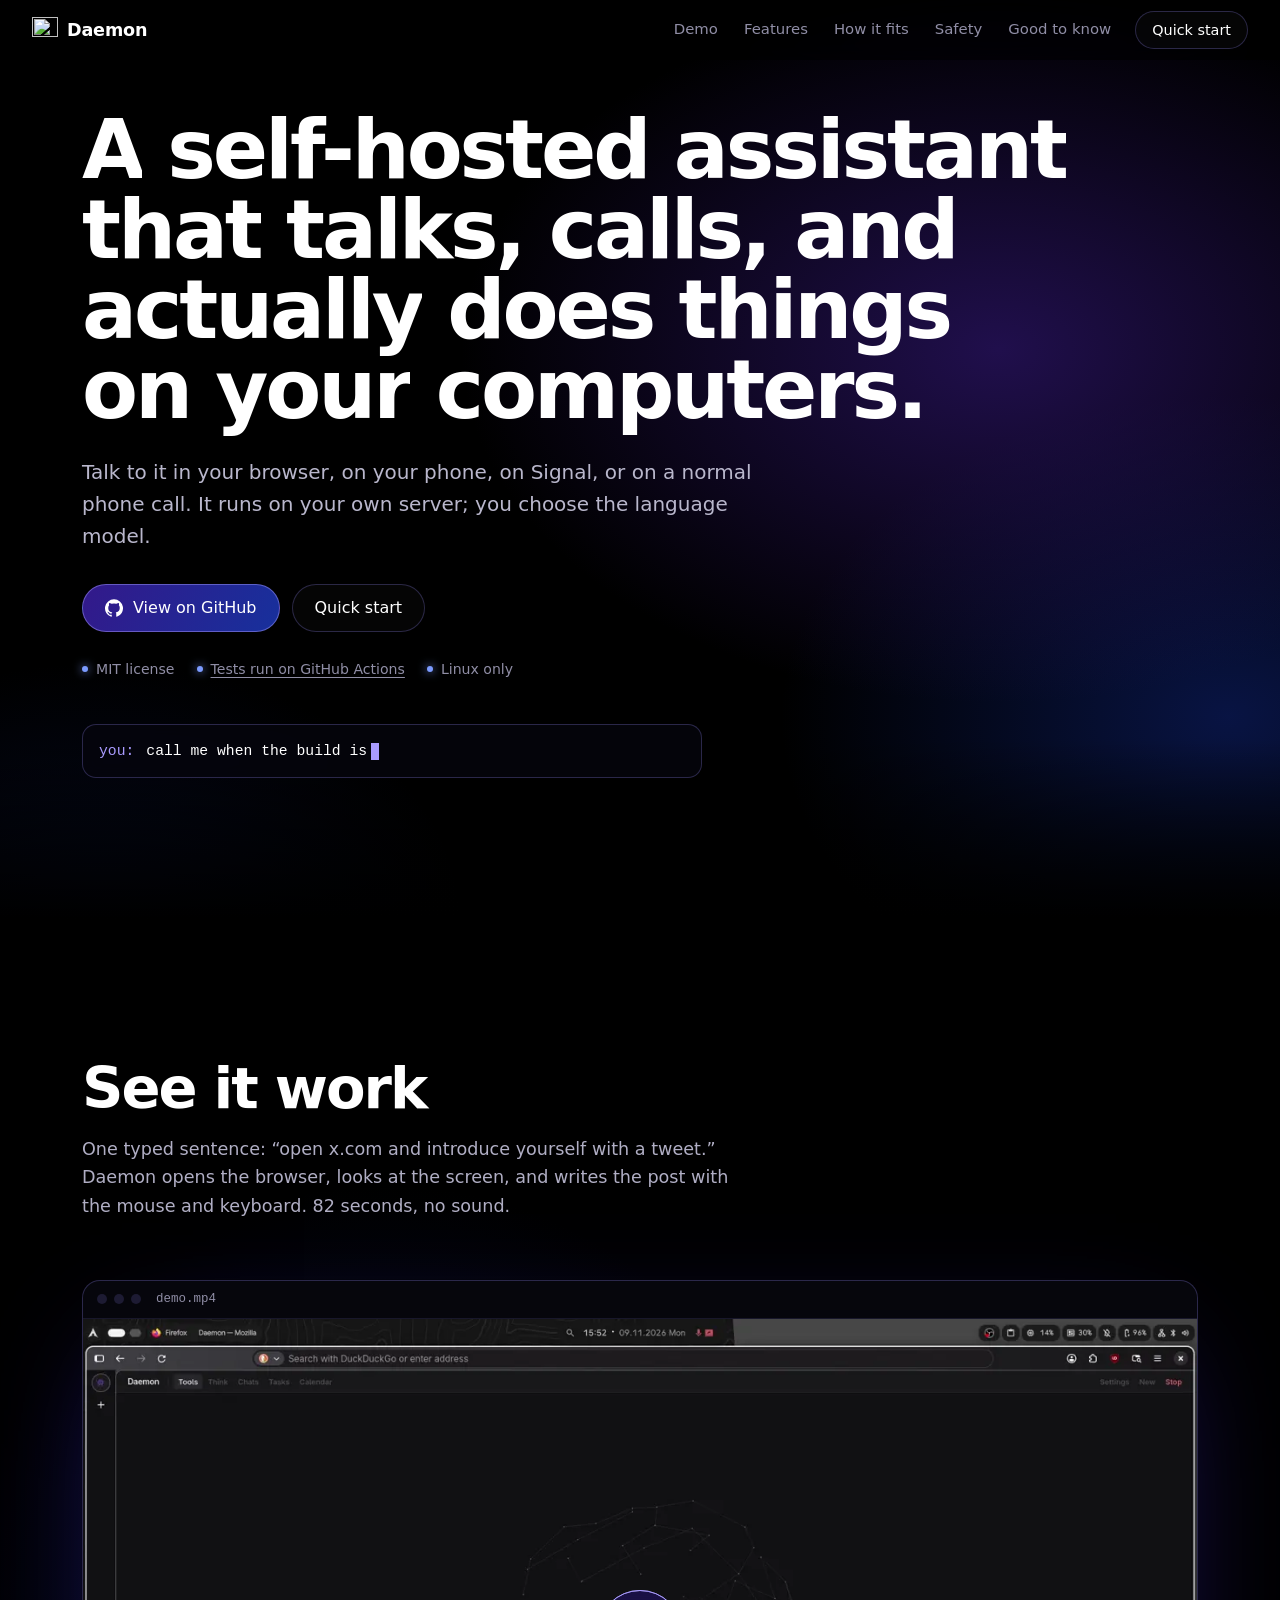
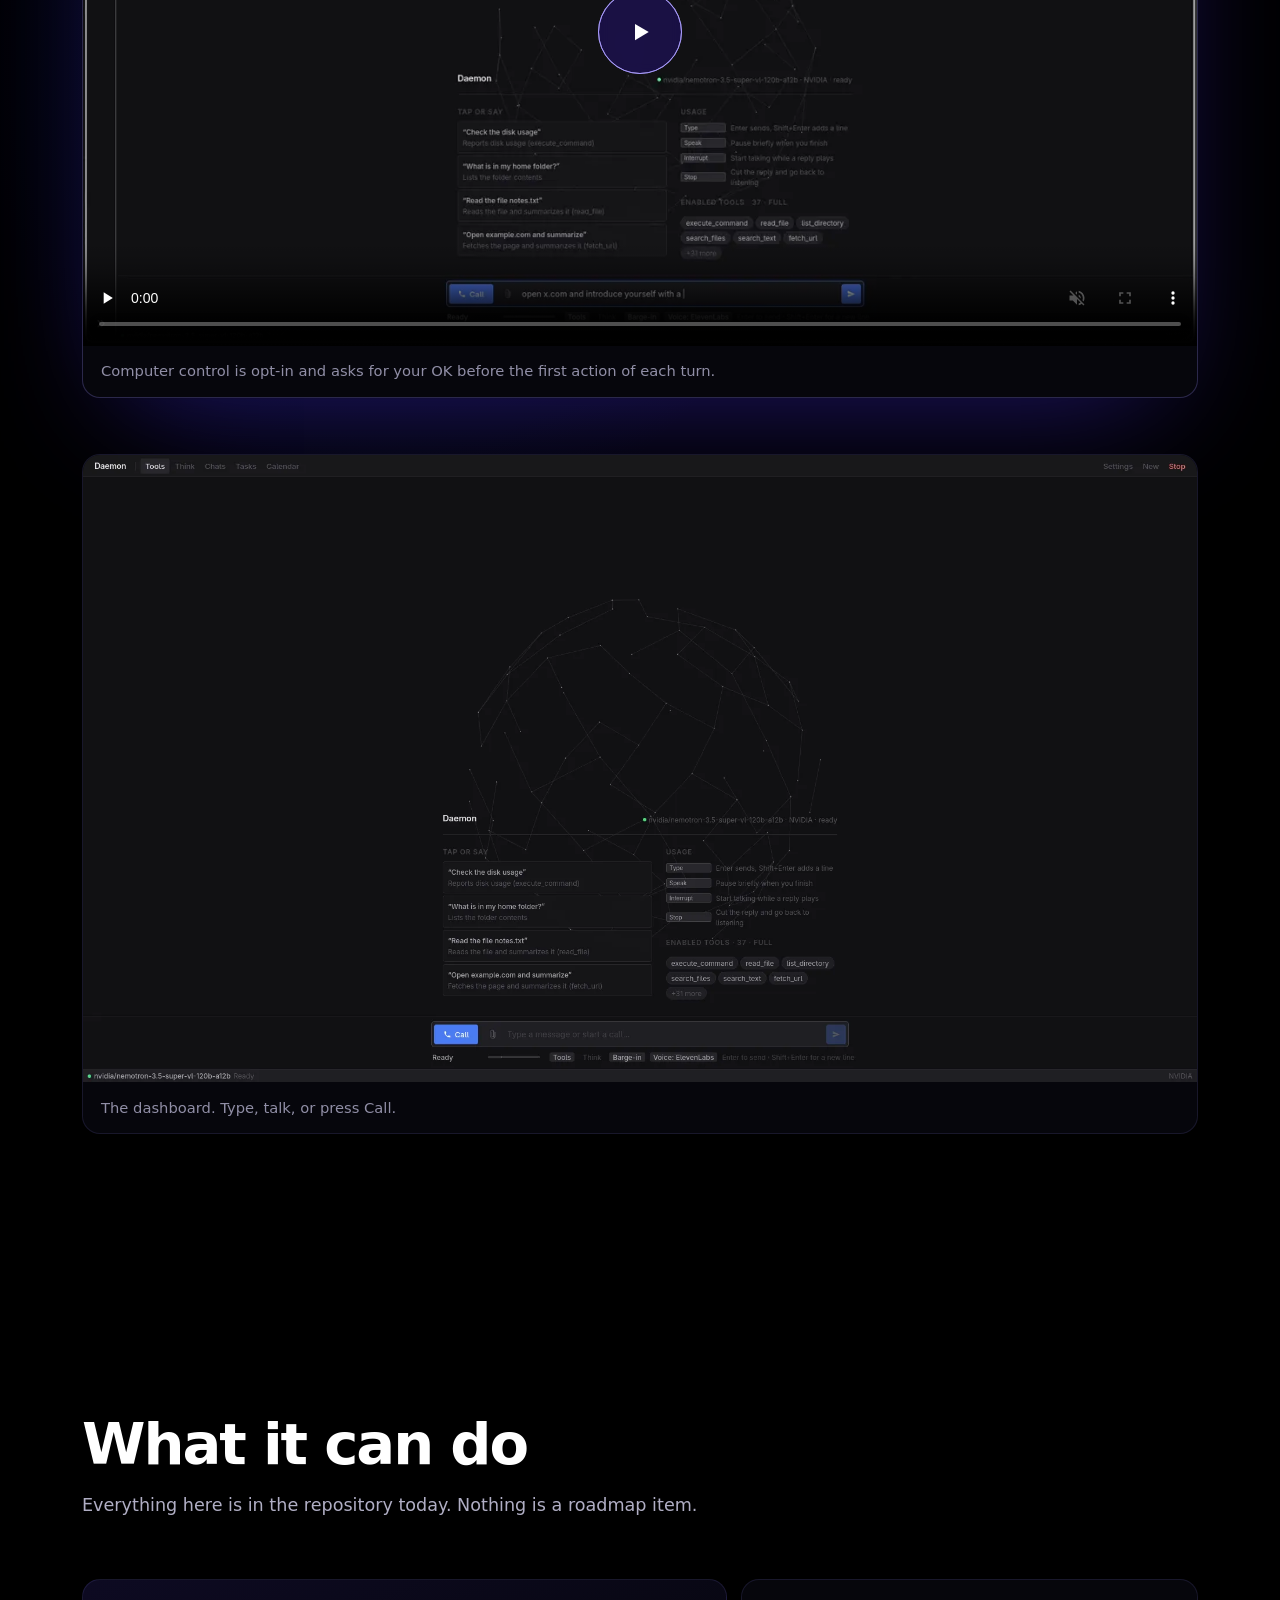
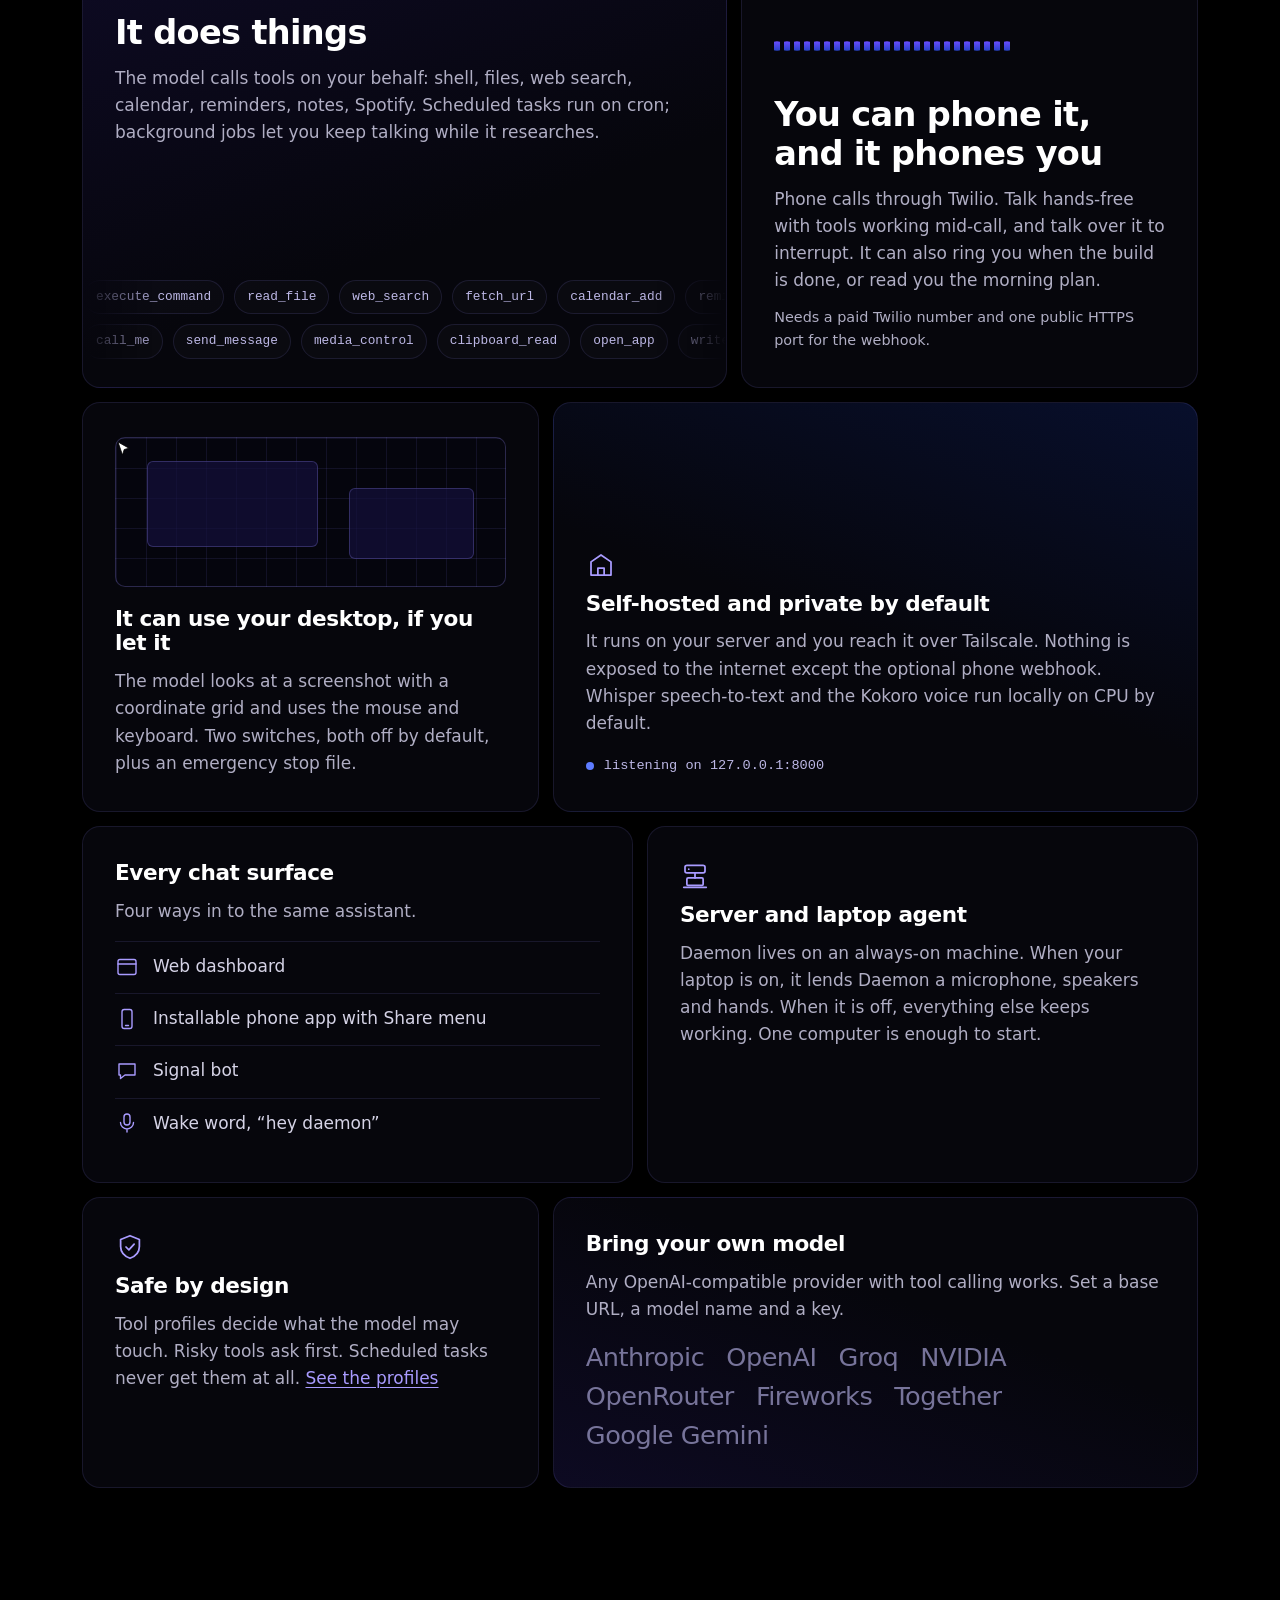
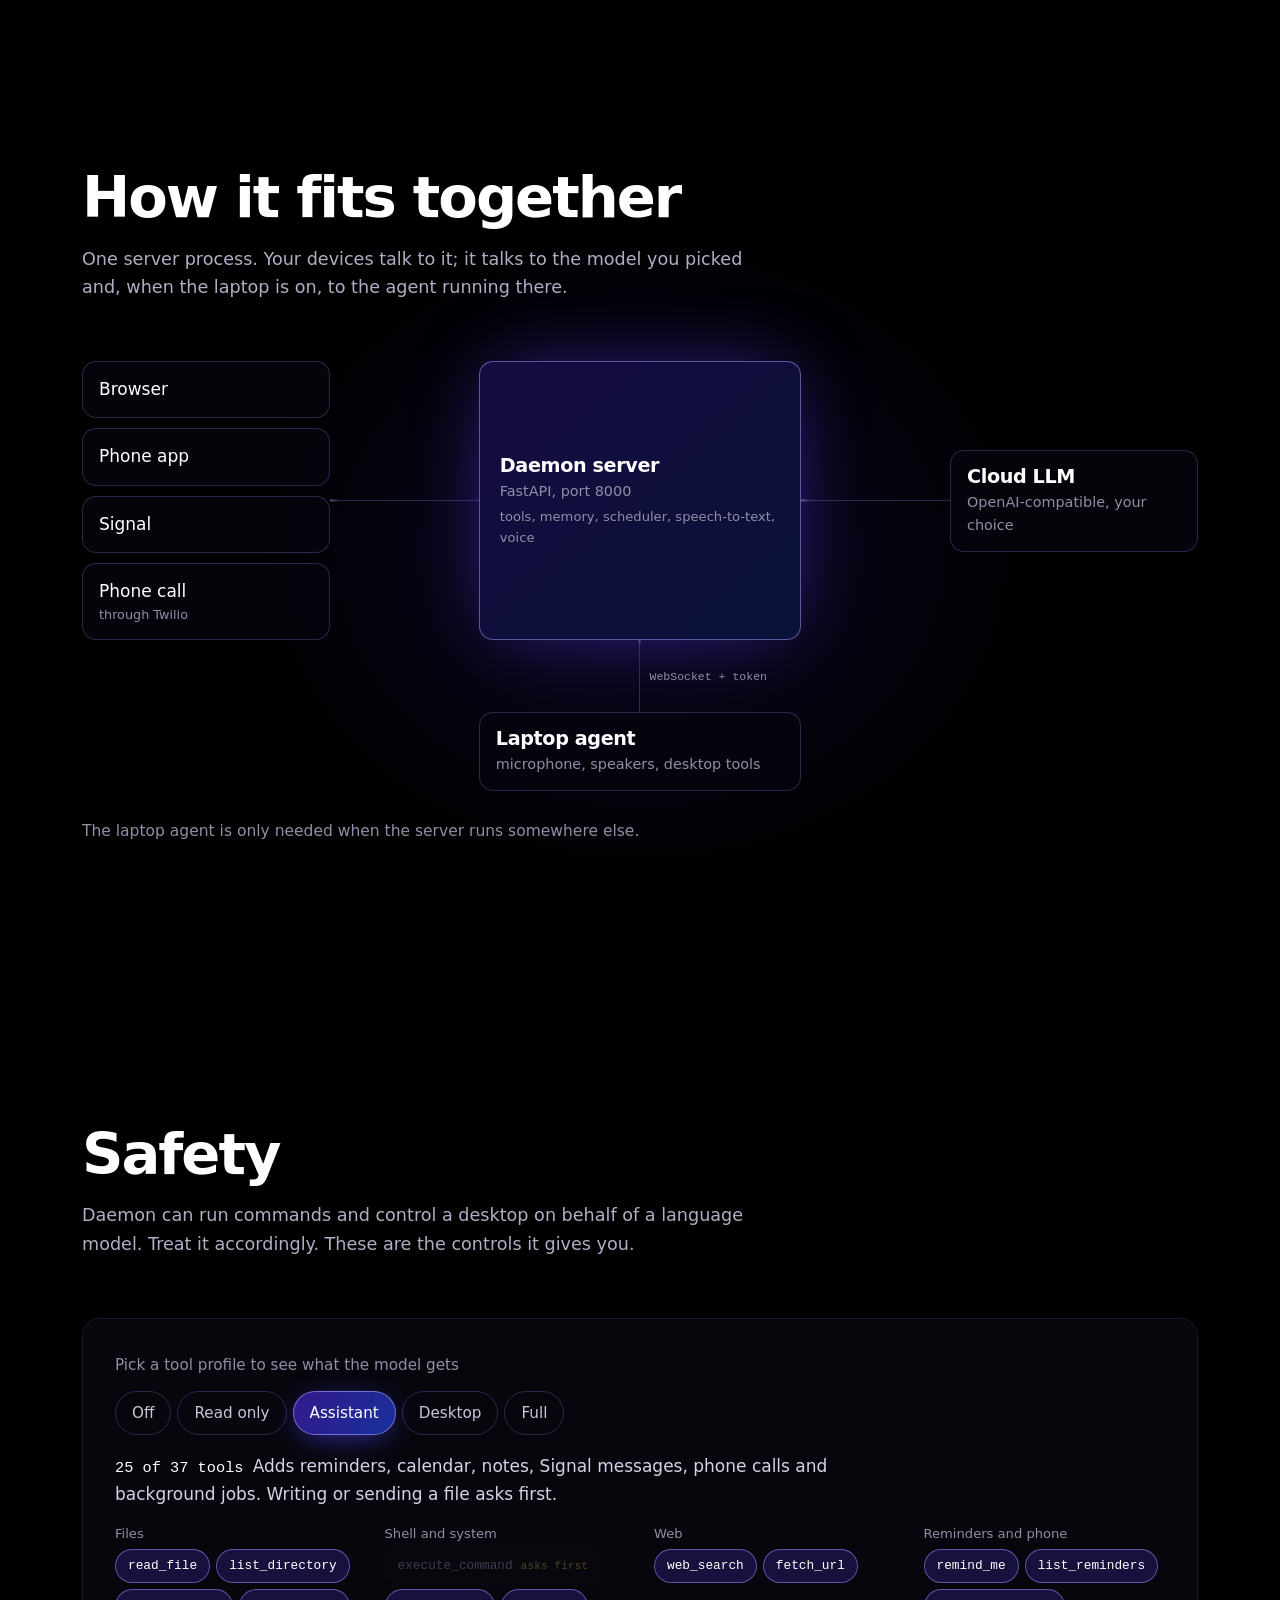
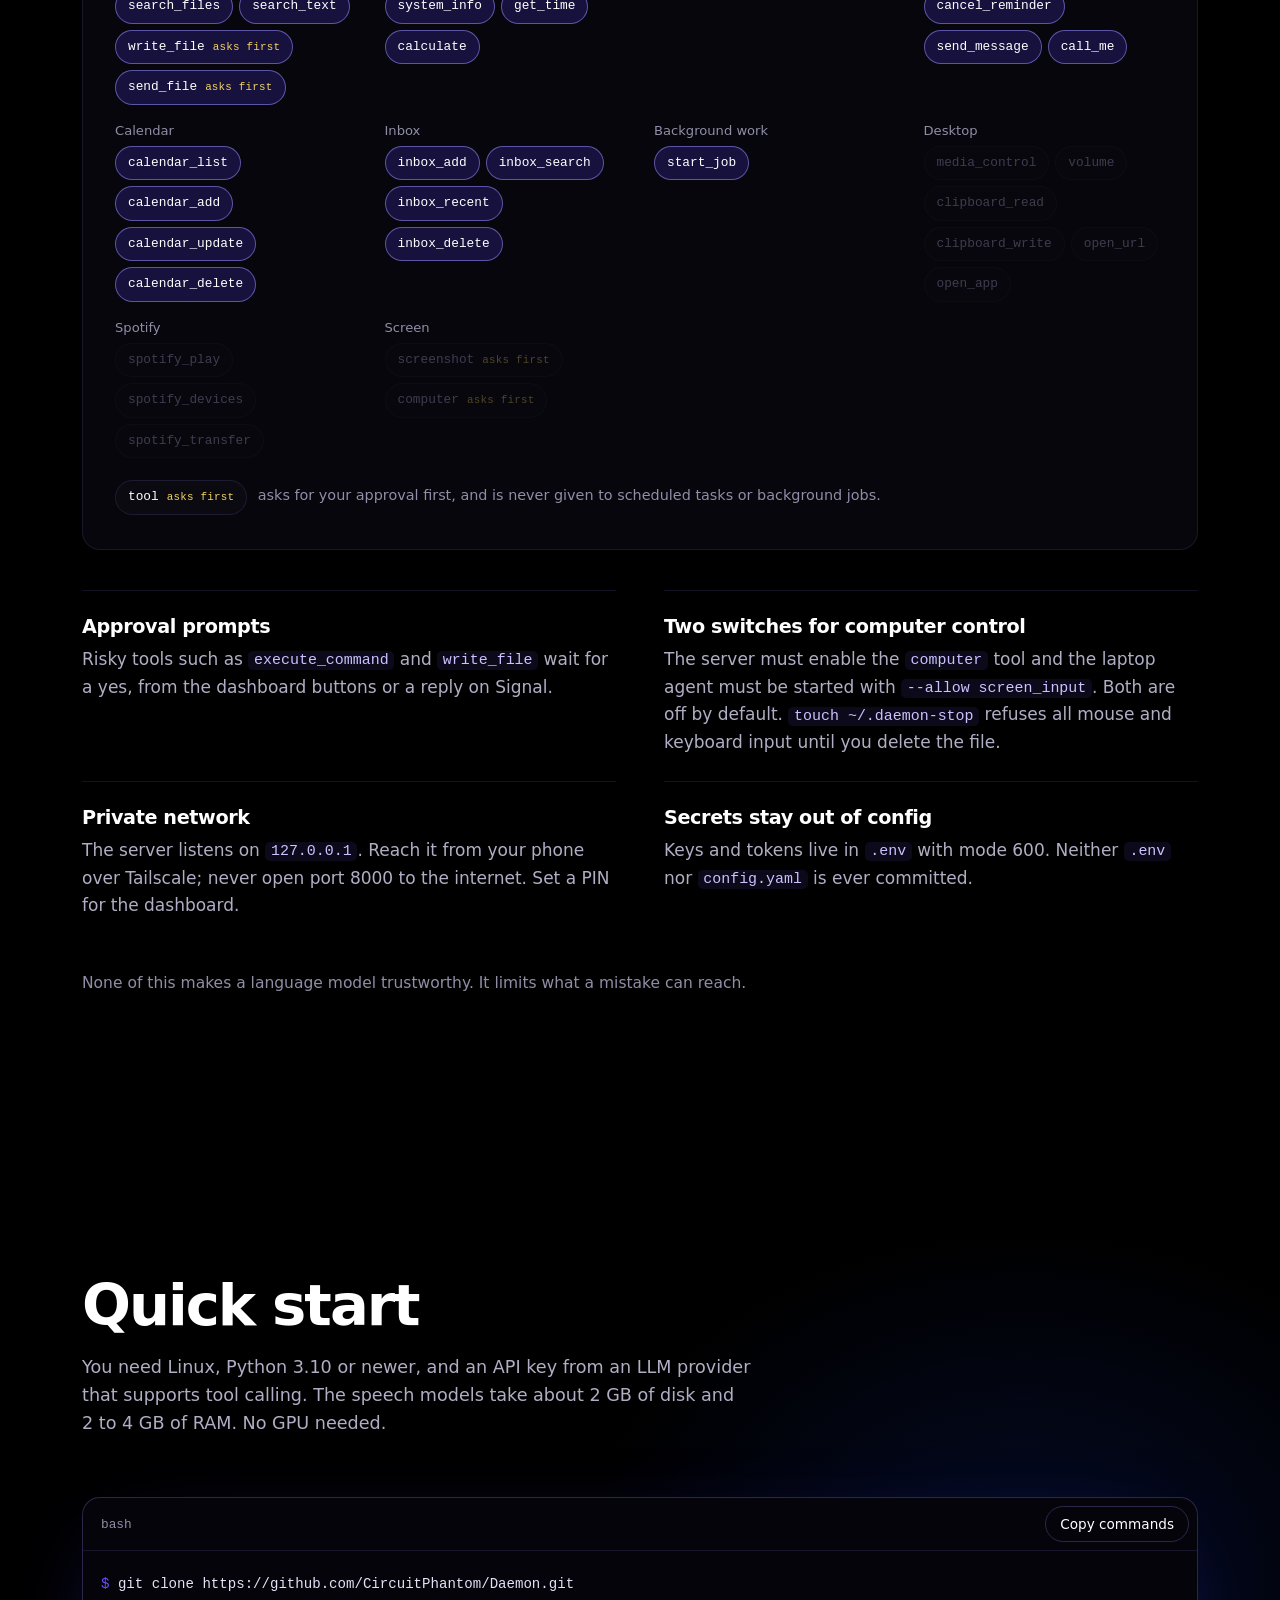
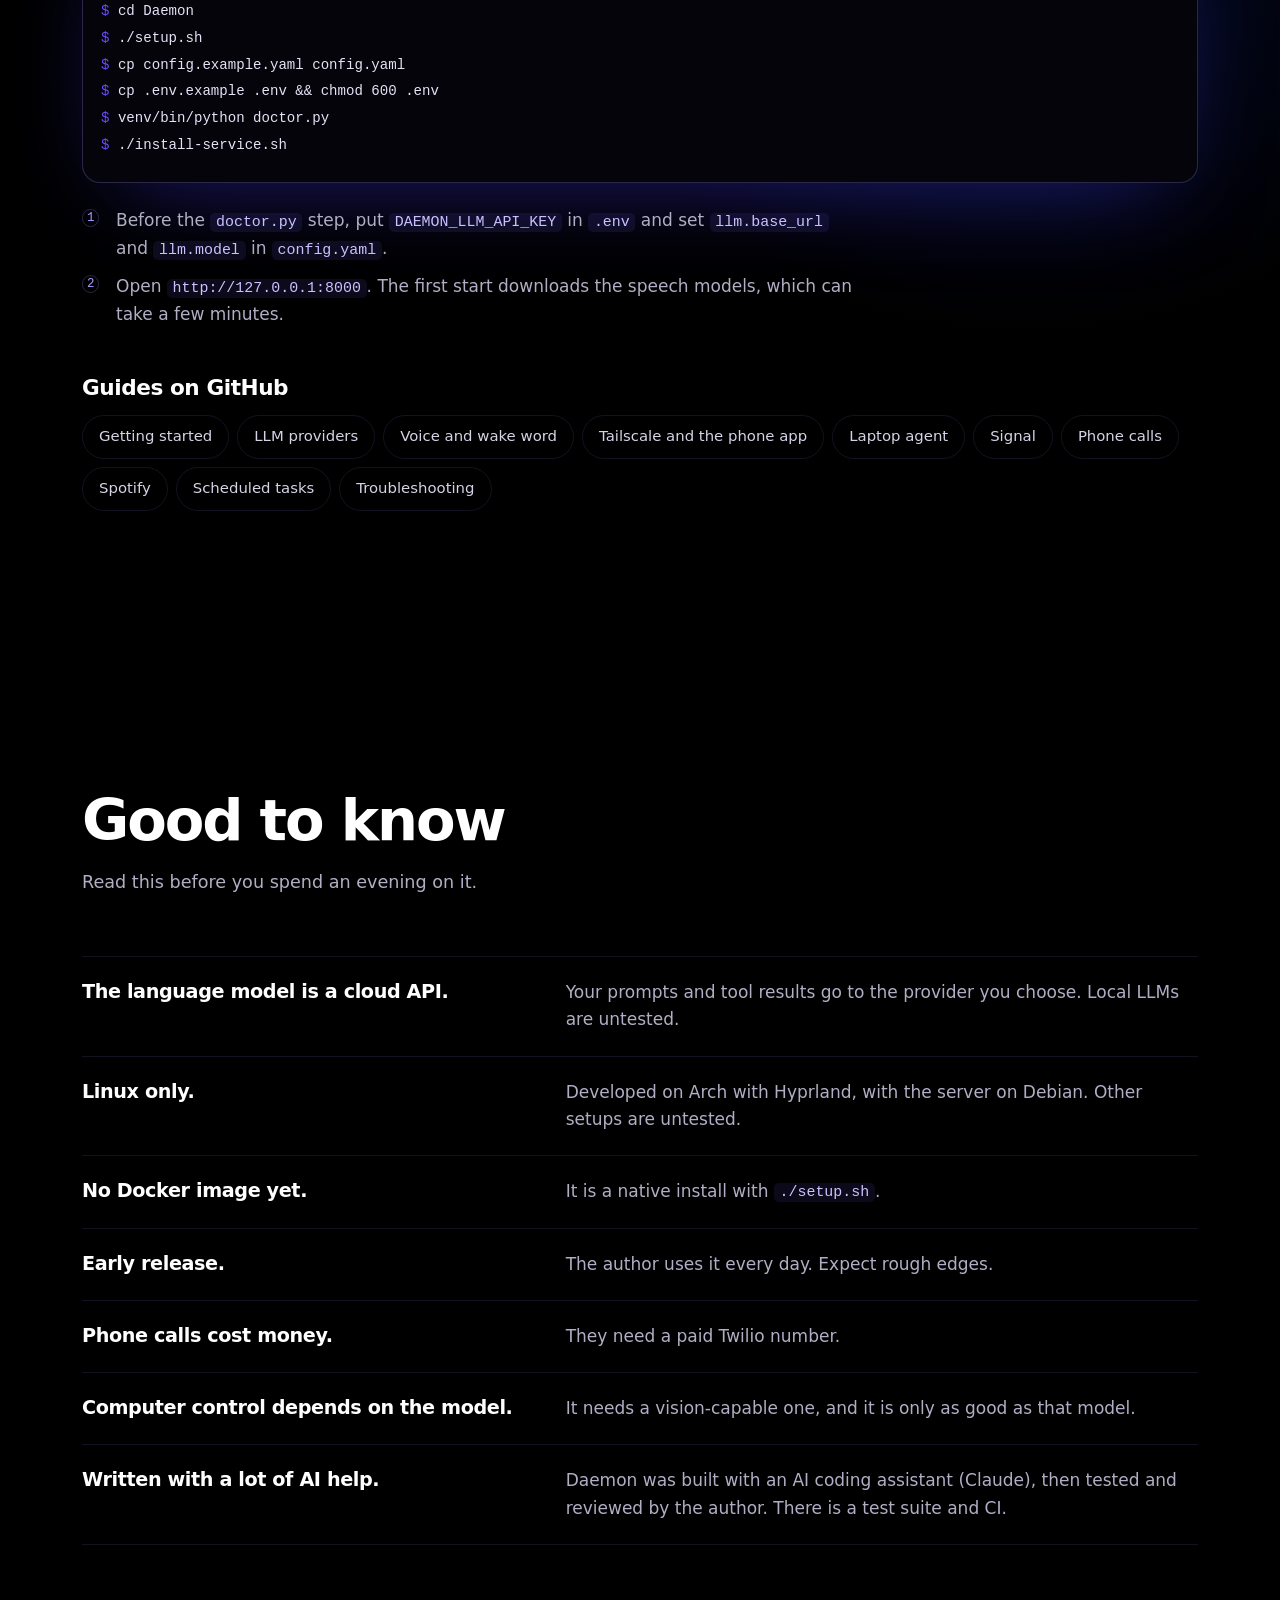
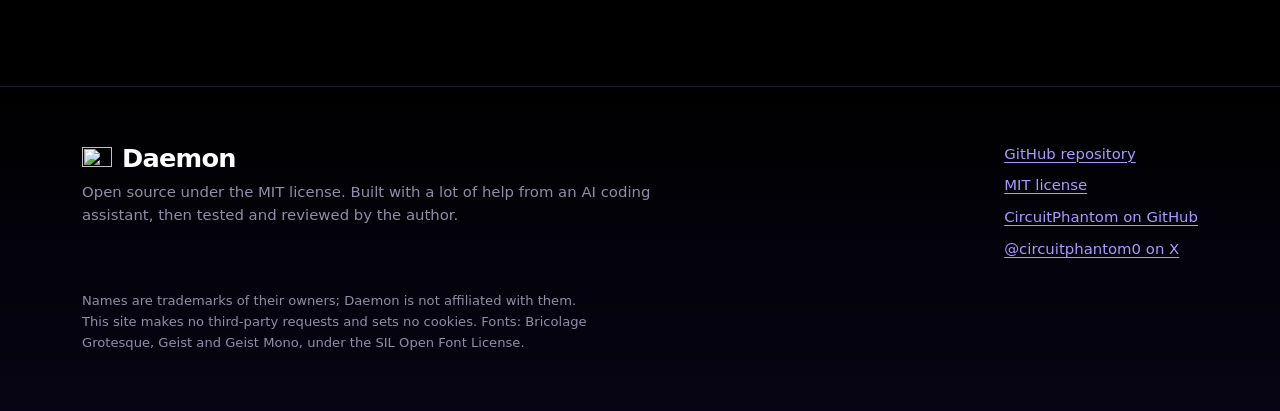
==== site/index.html @ d4e09e4e "Add promo site and Pages workflow" ====
<!doctype html>
<html lang="en">
<head>
<meta charset="utf-8">
<meta name="viewport" content="width=device-width, initial-scale=1">
<title>Daemon: a self-hosted assistant that talks, calls and does things</title>
<meta name="description" content="Daemon is an open-source, self-hosted voice and chat assistant for Linux. Talk to it in your browser, on your phone, on Signal or on a phone call. It runs on your own server and uses tools on your computers.">
<meta name="color-scheme" content="dark">
<meta name="theme-color" content="#000000">
<link rel="canonical" href="https://circuitphantom.github.io/Daemon/">
<meta property="og:type" content="website">
<meta property="og:title" content="Daemon: a self-hosted assistant that talks, calls and does things">
<meta property="og:description" content="Open-source voice and chat assistant that runs on your own server. Tool calling, phone calls, Signal, wake word, opt-in desktop control. You choose the language model.">
<meta property="og:url" content="https://circuitphantom.github.io/Daemon/">
<meta property="og:image" content="https://circuitphantom.github.io/Daemon/assets/media/og.jpg">
<meta property="og:image:width" content="1200">
<meta property="og:image:height" content="630">
<meta property="og:image:alt" content="Daemon: a self-hosted assistant that talks, calls, and actually does things on your computers.">
<meta name="twitter:card" content="summary_large_image">
<meta name="twitter:creator" content="@circuitphantom0">
<meta name="twitter:title" content="Daemon: a self-hosted assistant that talks, calls and does things">
<meta name="twitter:description" content="Open-source voice and chat assistant that runs on your own server. You choose the language model.">
<meta name="twitter:image" content="https://circuitphantom.github.io/Daemon/assets/media/og.jpg">
<link rel="icon" href="favicon.png" type="image/png" sizes="64x64">
<link rel="apple-touch-icon" href="apple-touch-icon.png">
<link rel="preload" href="assets/fonts/bricolage-grotesque.woff2" as="font" type="font/woff2" crossorigin>
<link rel="preload" href="assets/fonts/geist.woff2" as="font" type="font/woff2" crossorigin>
<link rel="stylesheet" href="assets/style.css">
<script>document.documentElement.classList.add('js')</script>
</head>
<body>
<a class="skip" href="#main">Skip to content</a>
<div class="progress" aria-hidden="true"></div>

<header class="nav">
  <a class="brand" href="#top" aria-label="Daemon, back to top">
    <img src="assets/media/logo.png" width="26" height="26" alt="">
    <span>Daemon</span>
  </a>
  <nav aria-label="Sections">
    <a href="#demo">Demo</a>
    <a href="#features">Features</a>
    <a href="#how">How it fits</a>
    <a href="#safety">Safety</a>
    <a href="#limits">Good to know</a>
  </nav>
  <a class="btn btn-small" href="#quickstart">Quick start</a>
</header>

<main id="main">

<!-- Hero -->
<section class="hero" id="top">
  <canvas class="sphere" id="sphere" aria-hidden="true"></canvas>
  <div class="hero-glow" aria-hidden="true"></div>
  <div class="wrap hero-inner">
    <h1 id="headline">A self-hosted assistant that talks, calls, and actually does things on your computers.</h1>
    <p class="lede">Talk to it in your browser, on your phone, on Signal, or on a normal phone call. It runs on your own server; you choose the language model.</p>

    <div class="cta">
      <a class="btn btn-primary" href="https://github.com/CircuitPhantom/Daemon">
        <svg viewBox="0 0 16 16" width="18" height="18" aria-hidden="true"><path fill="currentColor" d="M8 .2a8 8 0 0 0-2.5 15.6c.4.1.5-.2.5-.4v-1.4c-2.2.5-2.7-1-2.7-1-.4-.9-.9-1.2-.9-1.2-.7-.5.1-.5.1-.5.8.1 1.2.8 1.2.8.7 1.2 1.9.9 2.3.7.1-.5.3-.9.5-1.1-1.8-.2-3.6-.9-3.6-4 0-.9.3-1.6.8-2.1-.1-.2-.4-1 .1-2.1 0 0 .7-.2 2.2.8a7.500 7.500 0 0 1 4 0c1.500-1 2.200-.8 2.200-.8.5 1.100.2 1.900.1 2.100.5.5.8 1.200.8 2.100 0 3.100-1.900 3.800-3.600 4 .3.200.5.700.5 1.500v2.200c0 .2.100.5.500.4A8 8 0 0 0 8 .2Z"/></svg>
        View on GitHub
      </a>
      <a class="btn" href="#quickstart">Quick start</a>
    </div>

    <ul class="badges" aria-label="Project facts">
      <li>MIT license</li>
      <li><a href="https://github.com/CircuitPhantom/Daemon/actions/workflows/tests.yml">Tests run on GitHub Actions</a></li>
      <li>Linux only</li>
    </ul>

    <div class="say" id="say">
      <p class="visually-hidden">Examples: say “call me when the build is done” and your phone rings; say “remind me at 18:00 to call mom” and a Signal message arrives at 18:00.</p>
      <div class="say-bar" aria-hidden="true">
        <span class="say-label">you:</span>
        <span class="say-text" id="say-text">call me when the build is done</span><span class="caret"></span>
      </div>
      <div class="say-out" id="say-out" aria-hidden="true">
        <code id="say-tool">call_me</code>
        <span id="say-does">Your phone rings and Daemon reads you the result.</span>
      </div>
    </div>
  </div>
</section>

<!-- Demo -->
<section class="section" id="demo">
  <div class="wrap">
    <div class="head reveal">
      <h2>See it work</h2>
      <p>One typed sentence: “open x.com and introduce yourself with a tweet.” Daemon opens the browser, looks at the screen, and writes the post with the mouse and keyboard. 82 seconds, no sound.</p>
    </div>

    <figure class="frame reveal">
      <div class="frame-bar" aria-hidden="true"><i></i><i></i><i></i><span>demo.mp4</span></div>
      <div class="video">
        <video id="demo-video" controls preload="none" playsinline muted poster="assets/media/demo-poster.webp" width="1280" height="720" aria-label="Screen recording: Daemon is asked to open x.com and introduce itself, then controls the desktop to write the post.">
          <source src="assets/media/demo.mp4" type="video/mp4">
          <a href="assets/media/demo.mp4">Download the demo video (MP4)</a>
        </video>
        <button class="play" id="play" type="button" aria-label="Play the demo video">
          <svg viewBox="0 0 24 24" width="30" height="30" aria-hidden="true"><path fill="currentColor" d="M8 5.5v13l11-6.500z"/></svg>
        </button>
      </div>
      <figcaption>Computer control is opt-in and asks for your OK before the first action of each turn.</figcaption>
    </figure>

    <figure class="shot reveal">
      <picture>
        <source srcset="assets/media/dashboard.webp" type="image/webp">
        <img src="assets/media/dashboard.png" width="1920" height="1080" loading="lazy" decoding="async" alt="The Daemon web dashboard: a faint wireframe sphere above a message box with a Call button, example prompts such as “Check the disk usage”, and a list of enabled tools.">
      </picture>
      <figcaption>The dashboard. Type, talk, or press Call.</figcaption>
    </figure>
  </div>
</section>

<!-- Features -->
<section class="section" id="features">
  <div class="wrap">
    <div class="head reveal">
      <h2>What it can do</h2>
      <p>Everything here is in the repository today. Nothing is a roadmap item.</p>
    </div>

    <div class="grid">
      <article class="tile t-tools reveal">
        <h3>It does things</h3>
        <p>The model calls tools on your behalf: shell, files, web search, calendar, reminders, notes, Spotify. Scheduled tasks run on cron; background jobs let you keep talking while it researches.</p>
        <div class="marquee" aria-hidden="true">
          <div class="marquee-row"><div class="marquee-track">
            <code>execute_command</code><code>read_file</code><code>web_search</code><code>fetch_url</code><code>calendar_add</code><code>remind_me</code><code>inbox_add</code><code>spotify_play</code><code>start_job</code><code>search_text</code>
          </div></div>
          <div class="marquee-row rev"><div class="marquee-track">
            <code>call_me</code><code>send_message</code><code>media_control</code><code>clipboard_read</code><code>open_app</code><code>write_file</code><code>list_directory</code><code>volume</code><code>calendar_list</code><code>open_url</code>
          </div></div>
        </div>
      </article>

      <article class="tile t-phone reveal">
        <div class="wave" aria-hidden="true"><i></i><i></i><i></i><i></i><i></i><i></i><i></i><i></i><i></i><i></i><i></i><i></i><i></i><i></i><i></i><i></i><i></i><i></i><i></i><i></i><i></i><i></i><i></i><i></i></div>
        <h3>You can phone it, and it phones you</h3>
        <p>Phone calls through Twilio. Talk hands-free with tools working mid-call, and talk over it to interrupt. It can also ring you when the build is done, or read you the morning plan.</p>
        <p class="fine">Needs a paid Twilio number and one public HTTPS port for the webhook.</p>
      </article>

      <article class="tile t-desktop reveal">
        <div class="screen" aria-hidden="true">
          <span class="win win-a"></span><span class="win win-b"></span>
          <span class="ptr"><svg viewBox="0 0 16 16" width="16" height="16"><path d="M2 1l11 6.200-4.800 1.300L6.500 14z" fill="#fff" stroke="#000" stroke-width=".8"/></svg></span>
        </div>
        <h3>It can use your desktop, if you let it</h3>
        <p>The model looks at a screenshot with a coordinate grid and uses the mouse and keyboard. Two switches, both off by default, plus an emergency stop file.</p>
      </article>

      <article class="tile t-private reveal">
        <svg class="ico" viewBox="0 0 24 24" aria-hidden="true"><path d="M4 9.500 12 4l8 5.500V20H4z"/><path d="M9.500 20v-5.500h5V20"/></svg>
        <h3>Self-hosted and private by default</h3>
        <p>It runs on your server and you reach it over Tailscale. Nothing is exposed to the internet except the optional phone webhook. Whisper speech-to-text and the Kokoro voice run locally on CPU by default.</p>
        <code class="listen"><span class="dot"></span>listening on 127.0.0.1:8000</code>
      </article>

      <article class="tile t-surfaces reveal">
        <h3>Every chat surface</h3>
        <p>Four ways in to the same assistant.</p>
        <ul class="surfaces">
          <li><svg class="ico" viewBox="0 0 24 24" aria-hidden="true"><rect x="3" y="4.500" width="18" height="15" rx="2"/><path d="M3 9h18"/></svg>Web dashboard</li>
          <li><svg class="ico" viewBox="0 0 24 24" aria-hidden="true"><rect x="7" y="2.500" width="10" height="19" rx="2.200"/><path d="M10.500 18.500h3"/></svg>Installable phone app with Share menu</li>
          <li><svg class="ico" viewBox="0 0 24 24" aria-hidden="true"><path d="M4 5h16v11H10l-4.500 3.500V16H4z"/></svg>Signal bot</li>
          <li><svg class="ico" viewBox="0 0 24 24" aria-hidden="true"><rect x="9" y="3" width="6" height="11" rx="3"/><path d="M5.500 11.500a6.500 6.500 0 0 0 13 0M12 18v3"/></svg>Wake word, “hey daemon”</li>
        </ul>
      </article>

      <article class="tile t-agent reveal">
        <svg class="ico" viewBox="0 0 24 24" aria-hidden="true"><rect x="4" y="3.500" width="16" height="6" rx="1.500"/><path d="M7 6.500h.01M12 9.500v4"/><rect x="5.500" y="13.500" width="13" height="6" rx="1"/><path d="M3 21h18"/></svg>
        <h3>Server and laptop agent</h3>
        <p>Daemon lives on an always-on machine. When your laptop is on, it lends Daemon a microphone, speakers and hands. When it is off, everything else keeps working. One computer is enough to start.</p>
      </article>

      <article class="tile t-safe reveal">
        <svg class="ico" viewBox="0 0 24 24" aria-hidden="true"><path d="M12 3l7.500 3v5.500c0 4.500-3.200 7.800-7.500 9.500-4.300-1.700-7.500-5-7.500-9.500V6z"/><path d="M8.800 12l2.300 2.300 4.200-4.600"/></svg>
        <h3>Safe by design</h3>
        <p>Tool profiles decide what the model may touch. Risky tools ask first. Scheduled tasks never get them at all. <a href="#safety">See the profiles</a></p>
      </article>

      <article class="tile t-model reveal">
        <h3>Bring your own model</h3>
        <p>Any OpenAI-compatible provider with tool calling works. Set a base URL, a model name and a key.</p>
        <ul class="providers">
          <li>Anthropic</li><li>OpenAI</li><li>Groq</li><li>NVIDIA</li><li>OpenRouter</li><li>Fireworks</li><li>Together</li><li>Google Gemini</li>
        </ul>
      </article>
    </div>
  </div>
</section>

<!-- How it fits together -->
<section class="section" id="how">
  <div class="wrap">
    <div class="head reveal">
      <h2>How it fits together</h2>
      <p>One server process. Your devices talk to it; it talks to the model you picked and, when the laptop is on, to the agent running there.</p>
    </div>

    <div class="map reveal" role="img" aria-label="Diagram: browser, phone app, Signal and phone calls connect to the Daemon server (FastAPI). The server sends requests to a cloud language model, and is linked in both directions with a laptop agent that provides microphone, speakers and desktop tools.">
      <ul class="map-clients">
        <li>Browser</li>
        <li>Phone app</li>
        <li>Signal</li>
        <li>Phone call <small>through Twilio</small></li>
      </ul>
      <div class="wire w1"></div>
      <div class="node map-server">
        <strong>Daemon server</strong>
        <span>FastAPI, port 8000</span>
        <span class="node-sub">tools, memory, scheduler, speech-to-text, voice</span>
      </div>
      <div class="wire w2"></div>
      <div class="node map-llm">
        <strong>Cloud LLM</strong>
        <span>OpenAI-compatible, your choice</span>
      </div>
      <div class="wire w3 both"><span>WebSocket + token</span></div>
      <div class="node map-agent">
        <strong>Laptop agent</strong>
        <span>microphone, speakers, desktop tools</span>
      </div>
    </div>
    <p class="note reveal">The laptop agent is only needed when the server runs somewhere else.</p>
  </div>
</section>

<!-- Safety -->
<section class="section" id="safety">
  <div class="wrap">
    <div class="head reveal">
      <h2>Safety</h2>
      <p>Daemon can run commands and control a desktop on behalf of a language model. Treat it accordingly. These are the controls it gives you.</p>
    </div>

    <div class="profiles reveal">
      <fieldset class="seg">
        <legend>Pick a tool profile to see what the model gets</legend>
        <label><input type="radio" name="profile" value="Off"><span>Off</span></label>
        <label><input type="radio" name="profile" value="Read only"><span>Read only</span></label>
        <label><input type="radio" name="profile" value="Assistant" checked><span>Assistant</span></label>
        <label><input type="radio" name="profile" value="Desktop"><span>Desktop</span></label>
        <label><input type="radio" name="profile" value="Full"><span>Full</span></label>
      </fieldset>
      <p class="profile-desc" id="profile-desc" aria-live="polite">Every tool is listed below. Tools marked “asks first” wait for your approval.</p>
      <div class="toolbox" id="toolbox">
        <div><h4>Files</h4><code>read_file</code><code>list_directory</code><code>search_files</code><code>search_text</code><code class="ask">write_file</code><code class="ask">send_file</code></div>
        <div><h4>Shell and system</h4><code class="ask">execute_command</code><code>system_info</code><code>get_time</code><code>calculate</code></div>
        <div><h4>Web</h4><code>web_search</code><code>fetch_url</code></div>
        <div><h4>Reminders and phone</h4><code>remind_me</code><code>list_reminders</code><code>cancel_reminder</code><code>send_message</code><code>call_me</code></div>
        <div><h4>Calendar</h4><code>calendar_list</code><code>calendar_add</code><code>calendar_update</code><code>calendar_delete</code></div>
        <div><h4>Inbox</h4><code>inbox_add</code><code>inbox_search</code><code>inbox_recent</code><code>inbox_delete</code></div>
        <div><h4>Background work</h4><code>start_job</code></div>
        <div><h4>Desktop</h4><code>media_control</code><code>volume</code><code>clipboard_read</code><code>clipboard_write</code><code>open_url</code><code>open_app</code></div>
        <div><h4>Spotify</h4><code>spotify_play</code><code>spotify_devices</code><code>spotify_transfer</code></div>
        <div><h4>Screen</h4><code class="ask">screenshot</code><code class="ask">computer</code></div>
      </div>
      <p class="legend"><code class="ask on">tool</code> asks for your approval first, and is never given to scheduled tasks or background jobs.</p>
    </div>

    <dl class="rules">
      <div class="reveal">
        <dt>Approval prompts</dt>
        <dd>Risky tools such as <code>execute_command</code> and <code>write_file</code> wait for a yes, from the dashboard buttons or a reply on Signal.</dd>
      </div>
      <div class="reveal">
        <dt>Two switches for computer control</dt>
        <dd>The server must enable the <code>computer</code> tool and the laptop agent must be started with <code>--allow screen_input</code>. Both are off by default. <code>touch ~/.daemon-stop</code> refuses all mouse and keyboard input until you delete the file.</dd>
      </div>
      <div class="reveal">
        <dt>Private network</dt>
        <dd>The server listens on <code>127.0.0.1</code>. Reach it from your phone over Tailscale; never open port 8000 to the internet. Set a PIN for the dashboard.</dd>
      </div>
      <div class="reveal">
        <dt>Secrets stay out of config</dt>
        <dd>Keys and tokens live in <code>.env</code> with mode 600. Neither <code>.env</code> nor <code>config.yaml</code> is ever committed.</dd>
      </div>
    </dl>
    <p class="note reveal">None of this makes a language model trustworthy. It limits what a mistake can reach.</p>
  </div>
</section>

<!-- Quick start -->
<section class="section" id="quickstart">
  <div class="wrap qs">
    <div class="head reveal">
      <h2>Quick start</h2>
      <p>You need Linux, Python 3.10 or newer, and an API key from an LLM provider that supports tool calling. The speech models take about 2 GB of disk and 2 to 4 GB of RAM. No GPU needed.</p>
    </div>

    <div class="term reveal">
      <div class="term-bar">
        <span aria-hidden="true">bash</span>
        <button class="copy" id="copy" type="button">Copy commands</button>
      </div>
<pre id="cmds"><code><span class="ln" style="--i:0">git clone https://github.com/CircuitPhantom/Daemon.git</span>
<span class="ln" style="--i:1">cd Daemon</span>
<span class="ln" style="--i:2">./setup.sh</span>
<span class="ln" style="--i:3">cp config.example.yaml config.yaml</span>
<span class="ln" style="--i:4">cp .env.example .env &amp;&amp; chmod 600 .env</span>
<span class="ln" style="--i:5">venv/bin/python doctor.py</span>
<span class="ln" style="--i:6">./install-service.sh</span></code></pre>
    </div>

    <ol class="after reveal">
      <li>Before the <code>doctor.py</code> step, put <code>DAEMON_LLM_API_KEY</code> in <code>.env</code> and set <code>llm.base_url</code> and <code>llm.model</code> in <code>config.yaml</code>.</li>
      <li>Open <code>http://127.0.0.1:8000</code>. The first start downloads the speech models, which can take a few minutes.</li>
    </ol>

    <nav class="docs reveal" aria-label="Documentation on GitHub">
      <h3>Guides on GitHub</h3>
      <ul>
        <li><a href="https://github.com/CircuitPhantom/Daemon/blob/main/docs/getting-started.md">Getting started</a></li>
        <li><a href="https://github.com/CircuitPhantom/Daemon/blob/main/docs/llm-providers.md">LLM providers</a></li>
        <li><a href="https://github.com/CircuitPhantom/Daemon/blob/main/docs/voice.md">Voice and wake word</a></li>
        <li><a href="https://github.com/CircuitPhantom/Daemon/blob/main/docs/remote-access.md">Tailscale and the phone app</a></li>
        <li><a href="https://github.com/CircuitPhantom/Daemon/blob/main/docs/laptop-agent.md">Laptop agent</a></li>
        <li><a href="https://github.com/CircuitPhantom/Daemon/blob/main/docs/signal.md">Signal</a></li>
        <li><a href="https://github.com/CircuitPhantom/Daemon/blob/main/docs/phone-calls.md">Phone calls</a></li>
        <li><a href="https://github.com/CircuitPhantom/Daemon/blob/main/docs/spotify.md">Spotify</a></li>
        <li><a href="https://github.com/CircuitPhantom/Daemon/blob/main/docs/tasks.md">Scheduled tasks</a></li>
        <li><a href="https://github.com/CircuitPhantom/Daemon/blob/main/docs/troubleshooting.md">Troubleshooting</a></li>
      </ul>
    </nav>
  </div>
</section>

<!-- Good to know -->
<section class="section" id="limits">
  <div class="wrap">
    <div class="head reveal">
      <h2>Good to know</h2>
      <p>Read this before you spend an evening on it.</p>
    </div>
    <ul class="limits">
      <li class="reveal"><strong>The language model is a cloud API.</strong> <span>Your prompts and tool results go to the provider you choose. Local LLMs are untested.</span></li>
      <li class="reveal"><strong>Linux only.</strong> <span>Developed on Arch with Hyprland, with the server on Debian. Other setups are untested.</span></li>
      <li class="reveal"><strong>No Docker image yet.</strong> <span>It is a native install with <code>./setup.sh</code>.</span></li>
      <li class="reveal"><strong>Early release.</strong> <span>The author uses it every day. Expect rough edges.</span></li>
      <li class="reveal"><strong>Phone calls cost money.</strong> <span>They need a paid Twilio number.</span></li>
      <li class="reveal"><strong>Computer control depends on the model.</strong> <span>It needs a vision-capable one, and it is only as good as that model.</span></li>
      <li class="reveal"><strong>Written with a lot of AI help.</strong> <span>Daemon was built with an AI coding assistant (Claude), then tested and reviewed by the author. There is a test suite and CI.</span></li>
    </ul>
  </div>
</section>

</main>

<footer class="footer">
  <div class="wrap footer-inner">
    <div>
      <p class="footer-brand"><img src="assets/media/logo.png" width="30" height="30" alt="">Daemon</p>
      <p>Open source under the MIT license. Built with a lot of help from an AI coding assistant, then tested and reviewed by the author.</p>
    </div>
    <ul>
      <li><a href="https://github.com/CircuitPhantom/Daemon">GitHub repository</a></li>
      <li><a href="https://github.com/CircuitPhantom/Daemon/blob/main/LICENSE">MIT license</a></li>
      <li><a href="https://github.com/CircuitPhantom">CircuitPhantom on GitHub</a></li>
      <li><a href="https://x.com/circuitphantom0">@circuitphantom0 on X</a></li>
    </ul>
    <p class="tm">Names are trademarks of their owners; Daemon is not affiliated with them. This site makes no third-party requests and sets no cookies. Fonts: Bricolage Grotesque, Geist and Geist Mono, under the SIL Open Font License.</p>
  </div>
</footer>

<script src="assets/main.js" defer></script>
</body>
</html>
---- site/assets/style.css ----
/* Daemon promo site. No build step, no third-party requests. */

@font-face { font-family: "Bricolage Grotesque"; src: url("fonts/bricolage-grotesque.woff2") format("woff2"); font-weight: 200 800; font-display: swap; }
@font-face { font-family: "Geist"; src: url("fonts/geist.woff2") format("woff2"); font-weight: 100 900; font-display: swap; }
@font-face { font-family: "Geist Mono"; src: url("fonts/geist-mono.woff2") format("woff2"); font-weight: 100 900; font-display: swap; }

:root {
  color-scheme: dark;
  --void: #000;
  --ink: #06060c;          /* raised surfaces */
  --ink-2: #0b0a16;
  --purple: #2b1466;       /* dark purple, used as light, not as fill */
  --blue: #0e2170;         /* dark blue */
  --line: rgba(150, 140, 255, .13);
  --line-2: rgba(150, 140, 255, .26);
  --text: #dcdbe8;
  --muted: #908ea6;
  --lilac: #a99bff;        /* readable accent on black */
  --azure: #7c9bff;
  --warn: #f4d35e;         /* the pointer ring in computer control is yellow */
  --display: "Bricolage Grotesque", "Geist", system-ui, sans-serif;
  --body: "Geist", system-ui, -apple-system, "Segoe UI", sans-serif;
  --mono: "Geist Mono", ui-monospace, "SFMono-Regular", Menlo, Consolas, monospace;
  --gutter: 16px;
  --radius: 18px;
  --ease: cubic-bezier(.2, .7, .1, 1);
}
@media (min-width: 720px) { :root { --gutter: 32px; } }

*, *::before, *::after { box-sizing: border-box; }
html { scroll-behavior: smooth; scroll-padding-top: 76px; -webkit-text-size-adjust: 100%; }
body {
  margin: 0; background: var(--void); color: var(--text);
  font: 400 1.0625rem/1.6 var(--body); overflow-x: hidden;
  -webkit-font-smoothing: antialiased;
}
img, video, canvas, svg { max-width: 100%; }
img, video { display: block; height: auto; }
a { color: var(--lilac); text-underline-offset: .2em; text-decoration-thickness: 1px; }
a:hover { color: #fff; }
:focus-visible { outline: 2px solid var(--lilac); outline-offset: 3px; border-radius: 6px; }
::selection { background: #3a2a8f; color: #fff; }
h1, h2, h3, h4, p, ul, ol, dl, dd, figure, pre, fieldset { margin: 0; padding: 0; }
ul, ol { list-style: none; }
code { font-family: var(--mono); font-size: .88em; }
p code, dd code, li code { color: #c9c2ff; background: rgba(120, 100, 255, .1); padding: .1em .38em; border-radius: 5px; overflow-wrap: anywhere; }

.wrap { width: 100%; max-width: 1180px; margin-inline: auto; padding-inline: var(--gutter); }
.visually-hidden { position: absolute; width: 1px; height: 1px; overflow: hidden; clip-path: inset(50%); white-space: nowrap; }
.skip { position: absolute; left: 12px; top: -60px; z-index: 100; background: #fff; color: #000; padding: 10px 14px; border-radius: 8px; }
.skip:focus { top: 12px; }

.progress { position: fixed; inset: 0 0 auto 0; height: 2px; z-index: 60; transform-origin: 0 50%; transform: scaleX(var(--p, 0)); background: linear-gradient(90deg, #3d22a8, #2a4be0); }

/* ---------- Nav ---------- */
.nav {
  position: fixed; inset: 0 0 auto 0; z-index: 50; height: 60px;
  display: flex; align-items: center; gap: 24px; padding-inline: var(--gutter);
  background: rgba(0, 0, 0, .55); backdrop-filter: blur(14px) saturate(1.4); -webkit-backdrop-filter: blur(14px) saturate(1.4);
  border-bottom: 1px solid transparent; transition: border-color .3s;
}
.nav.stuck { border-bottom-color: var(--line); }
.brand { display: inline-flex; align-items: center; gap: 9px; color: #fff; text-decoration: none; font: 600 1.1rem var(--display); letter-spacing: -.01em; }
.brand img { transition: transform .4s var(--ease); }
.brand:hover img { transform: translateY(-2px) rotate(-8deg); }
.nav nav { display: none; gap: 26px; margin-left: auto; }
.nav nav a { color: var(--muted); text-decoration: none; font-size: .93rem; transition: color .2s; }
.nav nav a:hover, .nav nav a.here { color: #fff; }
.nav .btn-small { margin-left: auto; }
@media (min-width: 900px) { .nav nav { display: flex; } .nav .btn-small { margin-left: 0; } }

/* ---------- Buttons ---------- */
.btn {
  display: inline-flex; align-items: center; gap: 10px; min-height: 48px; padding: 0 22px;
  border: 1px solid var(--line-2); border-radius: 999px; background: rgba(255, 255, 255, .02);
  color: #fff; text-decoration: none; font: 500 1rem var(--body);
  transition: border-color .25s, background .25s, transform .25s var(--ease), box-shadow .25s;
}
.btn:hover { border-color: var(--lilac); background: rgba(120, 100, 255, .1); }
.btn:active { transform: scale(.97); }
.btn-primary { background: linear-gradient(120deg, #33198a, #17309c); border-color: rgba(170, 160, 255, .45); box-shadow: 0 0 0 0 rgba(90, 70, 255, 0); }
.btn-primary:hover { background: linear-gradient(120deg, #3f21a8, #1d3bbd); box-shadow: 0 8px 40px -8px rgba(80, 70, 255, .7); }
.btn-small { min-height: 38px; padding: 0 16px; font-size: .9rem; }

/* ---------- Hero ---------- */
.hero { position: relative; min-height: 100svh; display: flex; align-items: flex-end; padding: 110px 0 56px; overflow: hidden; isolation: isolate; }
.hero-glow {
  position: absolute; inset: 0; z-index: -2; pointer-events: none;
  background:
    radial-gradient(60% 55% at 78% 38%, rgba(43, 20, 102, .75), transparent 70%),
    radial-gradient(50% 50% at 96% 78%, rgba(14, 33, 112, .6), transparent 70%),
    radial-gradient(40% 40% at 8% 100%, rgba(14, 33, 112, .28), transparent 70%);
}
.hero::after { content: ""; position: absolute; inset: auto 0 0 0; height: 180px; z-index: -1; background: linear-gradient(transparent, var(--void)); pointer-events: none; }
.sphere {
  position: absolute; z-index: -1; pointer-events: none;
  width: min(128vw, 620px); aspect-ratio: 1; top: 30px; left: 50%; translate: -50% 0; opacity: .5;
}
@media (min-width: 900px) {
  .sphere { width: min(66vw, 960px); top: 50%; left: auto; right: -9vw; translate: 0 -50%; opacity: 1; }
  .hero { align-items: center; padding-bottom: 80px; }
}
.hero-inner { position: relative; }
h1 {
  font: 600 clamp(2.45rem, 7.2vw, 5.1rem)/.98 var(--display); letter-spacing: -.038em; color: #fff;
  max-width: 13.5em; text-wrap: balance;
}
h1 .w { display: inline-block; overflow: hidden; vertical-align: top; padding-bottom: .12em; margin-bottom: -.12em; }
h1 .w > span { display: inline-block; }
.js h1.split .w > span { transform: translateY(105%); }
.js h1.split.go .w > span { transform: none; transition: transform .9s var(--ease); transition-delay: calc(var(--i) * 45ms); }
.lede { margin-top: 26px; max-width: 34em; font-size: clamp(1.06rem, 1.6vw, 1.25rem); color: #b9b7cc; }
.cta { display: flex; flex-wrap: wrap; gap: 12px; margin-top: 32px; }
.badges { display: flex; flex-wrap: wrap; gap: 8px 22px; margin-top: 26px; font-size: .88rem; color: var(--muted); }
.badges li { display: flex; align-items: center; gap: 8px; }
.badges li::before { content: ""; width: 6px; height: 6px; border-radius: 50%; background: var(--azure); box-shadow: 0 0 10px var(--azure); }
.badges a { color: inherit; }
.badges a:hover { color: #fff; }
.js .lede, .js .cta, .js .badges, .js .say { opacity: 0; transform: translateY(14px); }
.js .loaded .lede, .js .loaded .cta, .js .loaded .badges, .js .loaded .say { opacity: 1; transform: none; transition: opacity .8s, transform .8s var(--ease); }
.js .loaded .lede { transition-delay: .65s; } .js .loaded .cta { transition-delay: .8s; }
.js .loaded .badges { transition-delay: .95s; } .js .loaded .say { transition-delay: 1.1s; }

.say { margin-top: 44px; max-width: 620px; }
.say-bar {
  display: flex; align-items: center; gap: 12px; min-height: 54px; padding: 10px 16px;
  border: 1px solid var(--line-2); border-radius: 14px; background: rgba(6, 6, 14, .72);
  backdrop-filter: blur(8px); -webkit-backdrop-filter: blur(8px);
  font-family: var(--mono); font-size: .92rem; color: #fff;
}
.say-label { color: var(--lilac); flex: none; }
.say-text { min-width: 0; overflow-wrap: anywhere; }
.caret { width: 8px; height: 1.15em; background: var(--lilac); flex: none; margin-left: -8px; animation: blink 1s steps(2) infinite; }
@keyframes blink { 50% { opacity: 0; } }
.say-out { display: flex; flex-wrap: wrap; align-items: baseline; gap: 6px 12px; margin-top: 12px; padding-left: 16px; min-height: 3.2em; font-size: .95rem; color: #b9b7cc; transition: opacity .35s, transform .35s var(--ease); }
.say-out.hide { opacity: 0; transform: translateY(6px); }
.say-out code { color: #cfc8ff; border: 1px solid var(--line-2); border-radius: 999px; padding: 2px 10px; background: rgba(60, 40, 160, .25); }

/* ---------- Sections ---------- */
.section { padding-block: clamp(72px, 11vw, 150px); position: relative; }
.head { max-width: 46rem; margin-bottom: clamp(32px, 5vw, 60px); }
h2 { font: 600 clamp(2rem, 5.4vw, 3.6rem)/1 var(--display); letter-spacing: -.035em; color: #fff; }
.head p { margin-top: 18px; color: #b0aec4; font-size: 1.1rem; max-width: 38em; }
h3 { font: 600 1.35rem/1.15 var(--display); letter-spacing: -.02em; color: #fff; }
.note { margin-top: 28px; color: var(--muted); font-size: .97rem; }
.fine { color: var(--muted); font-size: .9rem; }

.js .reveal { opacity: 0; transform: translateY(22px); }
.js .reveal.in { opacity: 1; transform: none; transition: opacity .8s, transform .9s var(--ease); }

/* ---------- Demo ---------- */
#demo::before { content: ""; position: absolute; inset: 10% 0 auto 0; height: 70%; z-index: -1; background: radial-gradient(50% 50% at 30% 40%, rgba(14, 33, 112, .32), transparent 70%); pointer-events: none; }
.frame { border: 1px solid var(--line-2); border-radius: var(--radius); background: var(--ink); overflow: hidden; box-shadow: 0 40px 120px -40px rgba(60, 40, 200, .55), 0 0 0 1px rgba(0, 0, 0, .6); }
.frame-bar { display: flex; align-items: center; gap: 7px; height: 38px; padding: 0 14px; border-bottom: 1px solid var(--line); font: .78rem var(--mono); color: var(--muted); }
.frame-bar i { width: 10px; height: 10px; border-radius: 50%; background: #1d1b33; }
.frame-bar span { margin-left: 8px; }
.video { position: relative; background: #000; }
.video video { width: 100%; aspect-ratio: 16 / 9; }
.play {
  position: absolute; inset: 0; margin: auto; width: 84px; height: 84px; border-radius: 50%; cursor: pointer;
  border: 1px solid rgba(190, 180, 255, .6); background: rgba(30, 18, 90, .7); color: #fff;
  display: grid; place-items: center; backdrop-filter: blur(6px); -webkit-backdrop-filter: blur(6px);
  transition: transform .3s var(--ease), background .3s, opacity .3s;
}
.play::before { content: ""; position: absolute; inset: -1px; border-radius: 50%; border: 1px solid var(--lilac); animation: ring 2.4s ease-out infinite; }
@keyframes ring { from { transform: scale(1); opacity: .8; } to { transform: scale(1.7); opacity: 0; } }
.play:hover { transform: scale(1.08); background: rgba(50, 30, 150, .85); }
.play[hidden] { display: none; }
figcaption { padding: 14px 18px; font-size: .92rem; color: var(--muted); }
.shot { margin-top: clamp(28px, 5vw, 56px); border: 1px solid var(--line); border-radius: var(--radius); overflow: hidden; background: var(--ink); }
.shot img { width: 100%; }

/* ---------- Feature grid ---------- */
.grid { display: grid; gap: 14px; grid-template-columns: minmax(0, 1fr); }
.tile {
  position: relative; overflow: hidden; padding: 28px 24px; border-radius: var(--radius);
  border: 1px solid var(--line); background: var(--ink); display: flex; flex-direction: column; gap: 12px;
}
/* pointer-following light */
.tile::before {
  content: ""; position: absolute; inset: 0; pointer-events: none; opacity: 0; transition: opacity .4s;
  background: radial-gradient(420px circle at var(--mx, 50%) var(--my, 50%), rgba(88, 62, 220, .2), transparent 65%);
}
.tile:hover::before { opacity: 1; }
.tile > * { position: relative; }
.tile p { color: #b0aec4; max-width: 36em; }
.tile p a { white-space: nowrap; }
.ico { width: 30px; height: 30px; fill: none; stroke: var(--lilac); stroke-width: 1.4; stroke-linecap: round; stroke-linejoin: round; flex: none; }
@media (min-width: 720px) {
  .grid { grid-template-columns: repeat(12, minmax(0, 1fr)); }
  .tile { padding: 34px 32px; }
  .t-tools { grid-column: span 7; } .t-phone { grid-column: span 5; }
  .t-desktop { grid-column: span 5; } .t-private { grid-column: span 7; }
  .t-surfaces { grid-column: span 6; } .t-agent { grid-column: span 6; }
  .t-safe { grid-column: span 5; } .t-model { grid-column: span 7; }
}
.t-tools { background: linear-gradient(160deg, #0d0a22, var(--ink) 60%); }
.t-tools h3, .t-phone h3 { font-size: clamp(1.6rem, 3vw, 2.1rem); }
.t-private { justify-content: flex-end; background: linear-gradient(200deg, #080f2c, var(--ink) 55%); }
.t-model { background: linear-gradient(20deg, #0d0a22, var(--ink) 60%); }

.marquee { margin: auto -32px -6px; padding-top: 22px; display: grid; gap: 10px; -webkit-mask-image: linear-gradient(90deg, transparent, #000 12%, #000 88%, transparent); mask-image: linear-gradient(90deg, transparent, #000 12%, #000 88%, transparent); }
.marquee-row { overflow: hidden; }
.marquee-track { display: flex; gap: 10px; width: max-content; padding-right: 10px; }
.marquee-track.run { animation: slide 38s linear infinite; }
.rev .marquee-track.run { animation-direction: reverse; animation-duration: 46s; }
@keyframes slide { to { transform: translateX(-50%); } }
.marquee code, .toolbox code, .legend code.ask {
  display: inline-block; white-space: nowrap; padding: 6px 12px; border-radius: 999px; font-size: .8rem;
  border: 1px solid var(--line); color: #bdb8e6; background: rgba(255, 255, 255, .02);
}

.wave { display: flex; align-items: center; gap: 4px; height: 64px; margin-bottom: 6px; }
.wave i { flex: 1; max-width: 6px; height: 100%; border-radius: 3px; background: linear-gradient(#6a4cff, #2743c9); transform: scaleY(.15); animation: wave 1.5s ease-in-out infinite; animation-delay: calc(var(--n) * -137ms); }
@keyframes wave { 0%, 100% { transform: scaleY(.12); } 35% { transform: scaleY(1); } 60% { transform: scaleY(.4); } }

.screen {
  position: relative; height: 150px; margin-bottom: 8px; border-radius: 10px; border: 1px solid var(--line-2); overflow: hidden;
  background:
    linear-gradient(rgba(140, 130, 255, .1) 1px, transparent 1px) 0 0 / 100% 30px,
    linear-gradient(90deg, rgba(140, 130, 255, .1) 1px, transparent 1px) 0 0 / 30px 100%, #05050d;
}
.win { position: absolute; border: 1px solid var(--line-2); border-radius: 6px; background: rgba(20, 16, 60, .7); }
.win-a { left: 8%; top: 16%; width: 44%; height: 58%; } .win-b { right: 8%; top: 34%; width: 32%; height: 48%; }
.ptr { position: absolute; left: 0; top: 0; width: 16px; height: 16px; animation: ptr 7s var(--ease) infinite; }
.ptr::before { content: ""; position: absolute; left: -9px; top: -9px; width: 22px; height: 22px; border-radius: 50%; border: 2px solid var(--warn); opacity: 0; animation: click 7s linear infinite; }
@keyframes ptr {
  0%, 8% { transform: translate(20px, 120px); }
  28%, 42% { transform: translate(92px, 58px); }
  62%, 76% { transform: translate(248px, 92px); }
  100% { transform: translate(20px, 120px); }
}
@keyframes click { 0%, 29%, 45%, 63%, 79%, 100% { opacity: 0; transform: scale(.5); } 31%, 40%, 65%, 74% { opacity: 1; transform: scale(1); } }

.listen { margin-top: 6px; display: inline-flex; align-items: center; gap: 10px; color: #bdb8e6; font-size: .85rem; }
.dot { width: 8px; height: 8px; border-radius: 50%; background: #5d7bff; animation: pulse 2.2s ease-out infinite; }
@keyframes pulse { 0% { box-shadow: 0 0 0 0 rgba(93, 123, 255, .7); } 100% { box-shadow: 0 0 0 12px rgba(93, 123, 255, 0); } }

.surfaces { display: grid; gap: 2px; margin-top: 4px; }
.surfaces li { display: flex; align-items: center; gap: 14px; padding: 11px 0; border-top: 1px solid var(--line); color: #d5d3e6; }
.surfaces .ico { width: 24px; height: 24px; animation: lit 8s linear infinite; }
.surfaces li:nth-child(2) .ico { animation-delay: 2s; } .surfaces li:nth-child(3) .ico { animation-delay: 4s; } .surfaces li:nth-child(4) .ico { animation-delay: 6s; }
@keyframes lit { 0%, 20%, 100% { stroke: #5a5880; filter: none; } 4%, 14% { stroke: #cfc8ff; filter: drop-shadow(0 0 6px #6a4cff); } }

.providers { display: flex; flex-wrap: wrap; gap: 6px 22px; margin-top: 6px; font: 500 clamp(1.15rem, 2.2vw, 1.6rem)/1.3 var(--display); letter-spacing: -.02em; color: #77749a; }
.providers li { transition: color .3s; }
.providers li:hover { color: #fff; }

/* ---------- Diagram ---------- */
#how::before { content: ""; position: absolute; inset: 0; z-index: -1; background: radial-gradient(45% 50% at 50% 55%, rgba(43, 20, 102, .38), transparent 70%); pointer-events: none; }
.map { display: grid; grid-template-columns: 1fr 1fr; gap: 0 14px; justify-items: center; grid-template-areas: "clients clients" "w1 w1" "server server" "w2 w3" "llm agent"; }
.map-clients { grid-area: clients; display: grid; grid-template-columns: 1fr 1fr; gap: 10px; width: 100%; }
.map-clients li, .node { border: 1px solid var(--line-2); border-radius: 14px; background: rgba(6, 6, 14, .8); padding: 14px 16px; }
.map-clients li { font-weight: 500; color: #fff; }
.map-clients small { display: block; font-weight: 400; color: var(--muted); font-size: .8rem; }
.node { display: flex; flex-direction: column; gap: 3px; width: 100%; font-size: .9rem; color: var(--muted); }
.node strong { font: 600 1.2rem var(--display); color: #fff; letter-spacing: -.02em; }
.node-sub { font-size: .82rem; }
.map-server { grid-area: server; padding: 22px 20px; border-color: rgba(170, 160, 255, .5); background: linear-gradient(140deg, #150c40, #0a1238); box-shadow: 0 0 80px -20px rgba(80, 60, 240, .7); animation: breathe 5s ease-in-out infinite; }
@keyframes breathe { 50% { box-shadow: 0 0 110px -14px rgba(80, 80, 255, .85); } }
.map-llm { grid-area: llm; } .map-agent { grid-area: agent; }
.w1 { grid-area: w1; } .w2 { grid-area: w2; } .w3 { grid-area: w3; }
.wire { position: relative; width: 1px; height: 56px; background: var(--line-2); }
.wire::after { content: ""; position: absolute; inset: 0 -1px; background: linear-gradient(transparent, #b3a6ff, transparent) no-repeat 0 -70% / 100% 45%; animation: flow-v 2.6s linear infinite; }
.wire.both::after { animation-direction: alternate; animation-timing-function: ease-in-out; }
.wire span { position: absolute; left: 10px; top: 50%; translate: 0 -50%; white-space: nowrap; font: .72rem var(--mono); color: var(--muted); display: none; }
@keyframes flow-v { to { background-position: 0 170%; } }
@keyframes flow-h { to { background-position: 170% 0; } }
@media (min-width: 860px) {
  .map { grid-template-columns: minmax(180px, 1fr) minmax(50px, .6fr) minmax(260px, 1.3fr) minmax(50px, .6fr) minmax(200px, 1fr); gap: 0; align-items: center; grid-template-areas: "clients w1 server w2 llm" ". . w3 . ." ". . agent . ."; }
  .map-clients { grid-template-columns: 1fr; }
  .map-server { align-self: stretch; justify-content: center; }   /* fills the row so the wire to the agent meets its edge */
  .w1, .w2 { width: 100%; height: 1px; }
  .w1::after, .w2::after { inset: -1px 0; background: linear-gradient(90deg, transparent, #b3a6ff, transparent) no-repeat -70% 0 / 45% 100%; animation-name: flow-h; }
  .w2::after { animation-delay: -1.3s; }
  .w3 { height: 72px; }
  .wire span { display: block; }
}

/* ---------- Safety ---------- */
.profiles { border: 1px solid var(--line); border-radius: var(--radius); background: var(--ink); padding: 22px 18px; }
@media (min-width: 720px) { .profiles { padding: 34px 32px; } }
.seg { border: 0; display: flex; flex-wrap: wrap; gap: 6px; }
.seg legend { padding: 0; margin-bottom: 14px; color: var(--muted); font-size: .95rem; }
.seg label { cursor: pointer; }
.seg input { position: absolute; opacity: 0; width: 1px; height: 1px; }
.seg span { display: block; padding: 9px 16px; border-radius: 999px; border: 1px solid var(--line-2); color: #c7c5da; font-weight: 500; font-size: .95rem; transition: background .25s, color .25s, border-color .25s, box-shadow .25s; }
.seg label:hover span { border-color: var(--lilac); }
.seg input:checked + span { background: linear-gradient(120deg, #33198a, #17309c); color: #fff; border-color: rgba(170, 160, 255, .6); box-shadow: 0 6px 30px -8px rgba(80, 70, 255, .8); }
.seg input:focus-visible + span { outline: 2px solid var(--lilac); outline-offset: 3px; }
.profile-desc { margin-top: 18px; min-height: 3.2em; color: #d5d3e6; max-width: 44em; }
.profile-desc b { color: #fff; font-family: var(--mono); font-weight: 500; font-size: .9em; margin-right: .6em; }
.toolbox { margin-top: 18px; display: grid; gap: 18px 28px; grid-template-columns: repeat(auto-fill, minmax(240px, 1fr)); }
.toolbox div { display: flex; flex-wrap: wrap; gap: 6px; align-content: flex-start; }
.toolbox h4 { width: 100%; font: 500 .82rem var(--body); color: var(--muted); margin-bottom: 2px; }
.toolbox code { transition: opacity .35s, color .35s, border-color .35s, background .35s, box-shadow .35s; transition-delay: calc(var(--d, 0) * 14ms); }
.toolbox.live code { opacity: .3; }
.toolbox.live code.on { opacity: 1; color: #fff; border-color: rgba(150, 140, 255, .55); background: rgba(70, 50, 190, .28); }
code.ask::after { content: "asks first"; margin-left: 8px; font-size: .68rem; color: var(--warn); letter-spacing: .02em; }
.legend { margin-top: 22px; font-size: .9rem; color: var(--muted); }
.legend code.ask { margin-right: 6px; color: #fff; }
.rules { display: grid; gap: 0 48px; margin-top: 40px; grid-template-columns: minmax(0, 1fr); }
@media (min-width: 720px) { .rules { grid-template-columns: repeat(2, minmax(0, 1fr)); } }
.rules > div { padding: 24px 0; border-top: 1px solid var(--line); }
.rules dt { font: 600 1.2rem var(--display); color: #fff; letter-spacing: -.02em; margin-bottom: 8px; }
.rules dd { color: #b0aec4; }

/* ---------- Quick start ---------- */
#quickstart::before { content: ""; position: absolute; inset: 0; z-index: -1; background: radial-gradient(50% 45% at 80% 40%, rgba(14, 33, 112, .34), transparent 70%); pointer-events: none; }
.term { border: 1px solid var(--line-2); border-radius: var(--radius); background: #04040a; overflow: hidden; box-shadow: 0 30px 100px -40px rgba(60, 50, 220, .6); }
.term-bar { display: flex; align-items: center; justify-content: space-between; padding: 8px 8px 8px 18px; border-bottom: 1px solid var(--line); font: .8rem var(--mono); color: var(--muted); }
.copy { cursor: pointer; min-height: 36px; padding: 0 14px; border-radius: 999px; border: 1px solid var(--line-2); background: transparent; color: #fff; font: 500 .85rem var(--body); transition: background .2s, border-color .2s; }
.copy:hover { border-color: var(--lilac); background: rgba(120, 100, 255, .12); }
.copy.done { border-color: #5d7bff; background: rgba(40, 70, 200, .3); }
.term pre { padding: 20px 18px 24px; overflow-x: auto; font: .88rem/1.9 var(--mono); color: #e4e2f5; }
.term code { font-size: inherit; display: grid; }
.ln { display: block; white-space: pre; }
.ln::before { content: "$ "; color: #6a4cff; user-select: none; }
.js .term .ln { opacity: 0; transform: translateX(-10px); }
.js .term.in .ln { opacity: 1; transform: none; transition: opacity .5s, transform .5s var(--ease); transition-delay: calc(.25s + var(--i) * 110ms); }
.after { margin-top: 24px; display: grid; gap: 10px; color: #b0aec4; counter-reset: s; max-width: 46em; }
.after li { counter-increment: s; padding-left: 2em; position: relative; }
.after li::before { content: counter(s); position: absolute; left: 0; top: .15em; width: 1.4em; height: 1.4em; border-radius: 50%; border: 1px solid var(--line-2); font: .78rem/1.35em var(--mono); text-align: center; color: var(--lilac); }
.docs { margin-top: 48px; }
.docs h3 { margin-bottom: 14px; }
.docs ul { display: flex; flex-wrap: wrap; gap: 8px; }
.docs a { display: block; padding: 9px 16px; border: 1px solid var(--line); border-radius: 999px; color: #d5d3e6; text-decoration: none; font-size: .93rem; transition: border-color .2s, color .2s, background .2s; }
.docs a:hover { border-color: var(--lilac); color: #fff; background: rgba(120, 100, 255, .1); }

/* ---------- Limits ---------- */
.limits { border-bottom: 1px solid var(--line); }
.limits li { display: grid; gap: 4px 32px; padding: 22px 0; border-top: 1px solid var(--line); color: #b0aec4; }
.limits strong { font: 600 1.2rem/1.25 var(--display); color: #fff; letter-spacing: -.02em; }
@media (min-width: 720px) { .limits li { grid-template-columns: minmax(0, 5fr) minmax(0, 7fr); align-items: baseline; } }

/* ---------- Footer ---------- */
.footer { border-top: 1px solid var(--line); padding: 56px 0 64px; color: var(--muted); font-size: .93rem; background: linear-gradient(transparent, rgba(20, 12, 60, .35)); }
.footer-inner { display: grid; gap: 28px; }
.footer-brand { display: flex; align-items: center; gap: 10px; font: 600 1.6rem var(--display); color: #fff; letter-spacing: -.03em; margin-bottom: 8px; }
.footer p { max-width: 40em; }
.footer ul { display: flex; flex-wrap: wrap; gap: 8px 26px; }
.tm { font-size: .82rem; }
@media (min-width: 860px) { .footer-inner { grid-template-columns: 1fr auto; } .footer ul { flex-direction: column; } .tm { grid-column: 1 / -1; } }

/* ---------- Reduced motion ---------- */
@media (prefers-reduced-motion: reduce) {
  html { scroll-behavior: auto; }
  *, *::before, *::after { animation: none !important; transition: none !important; }
  .js .reveal, .js .lede, .js .cta, .js .badges, .js .say, .js .term .ln, .js h1.split .w > span { opacity: 1; transform: none; }
  .wave i { transform: scaleY(calc(.25 + .6 * var(--h, .5))); }
  .caret { display: none; }
}
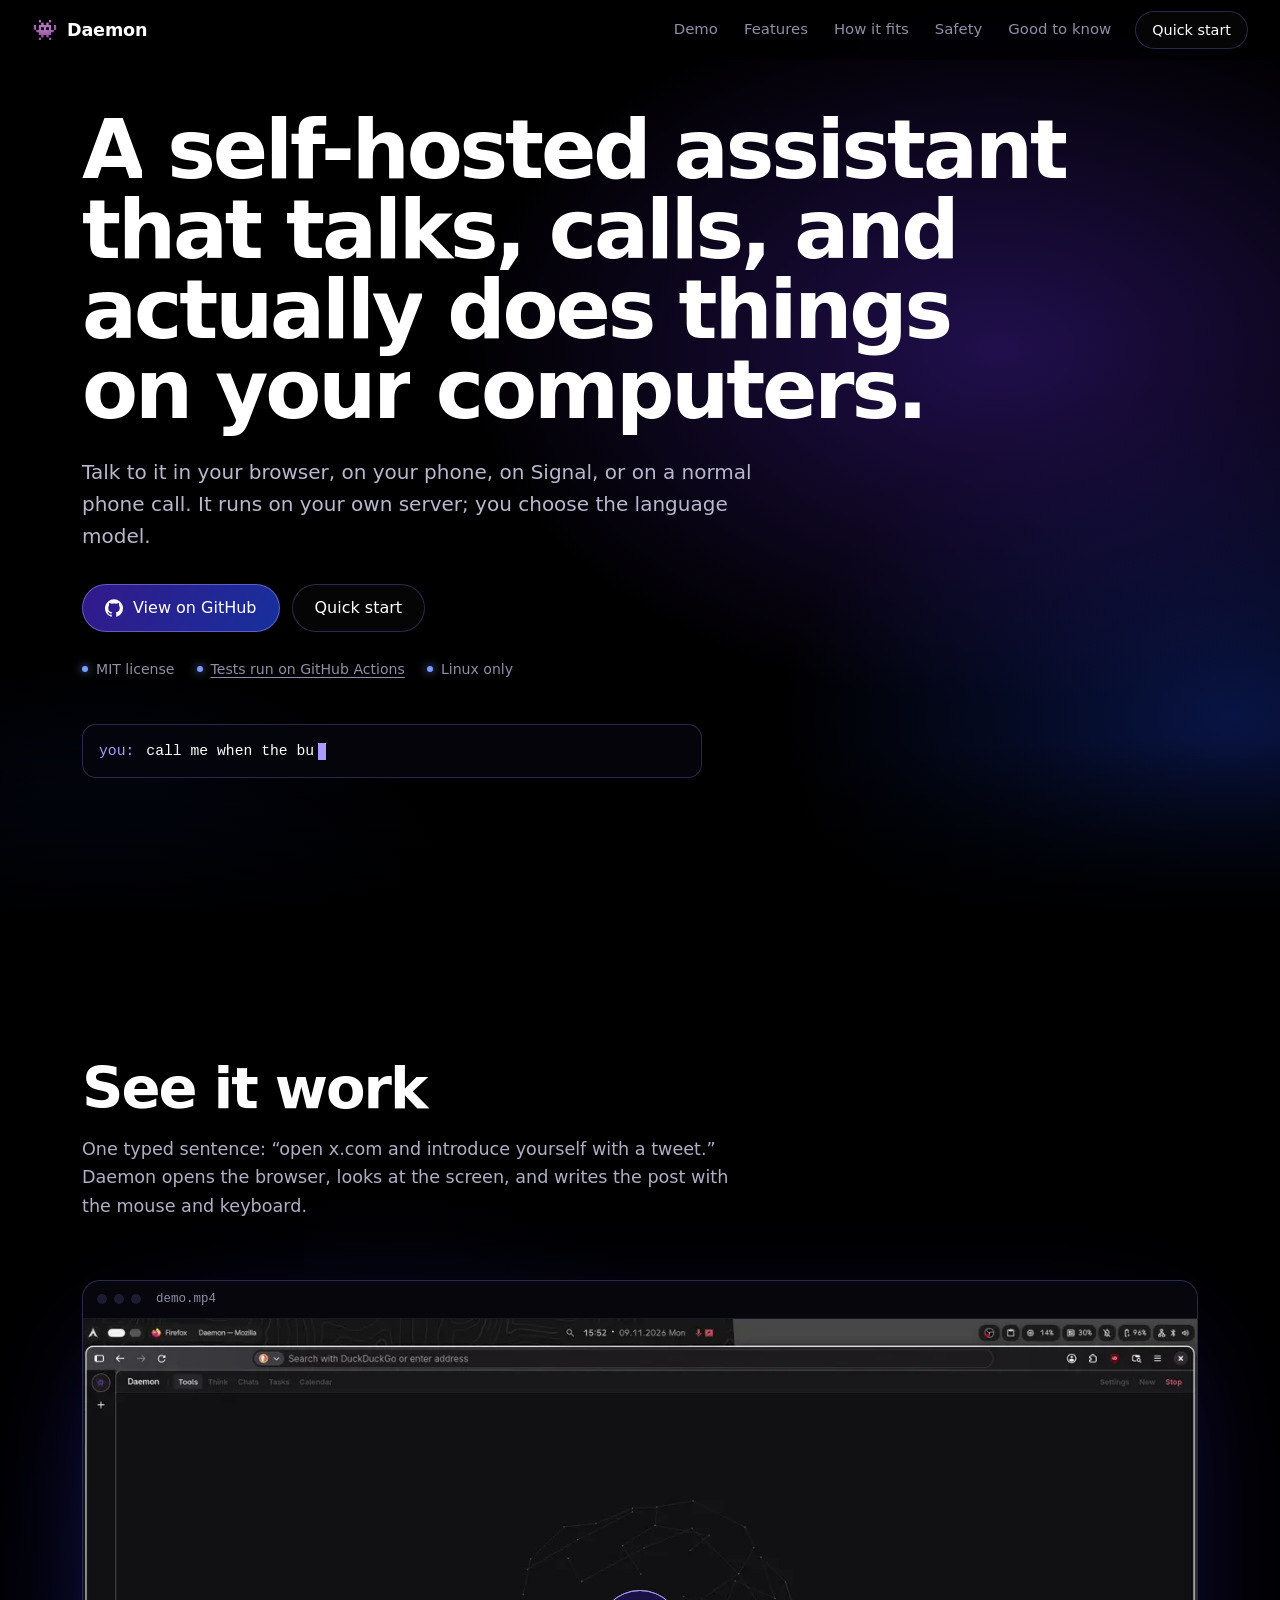
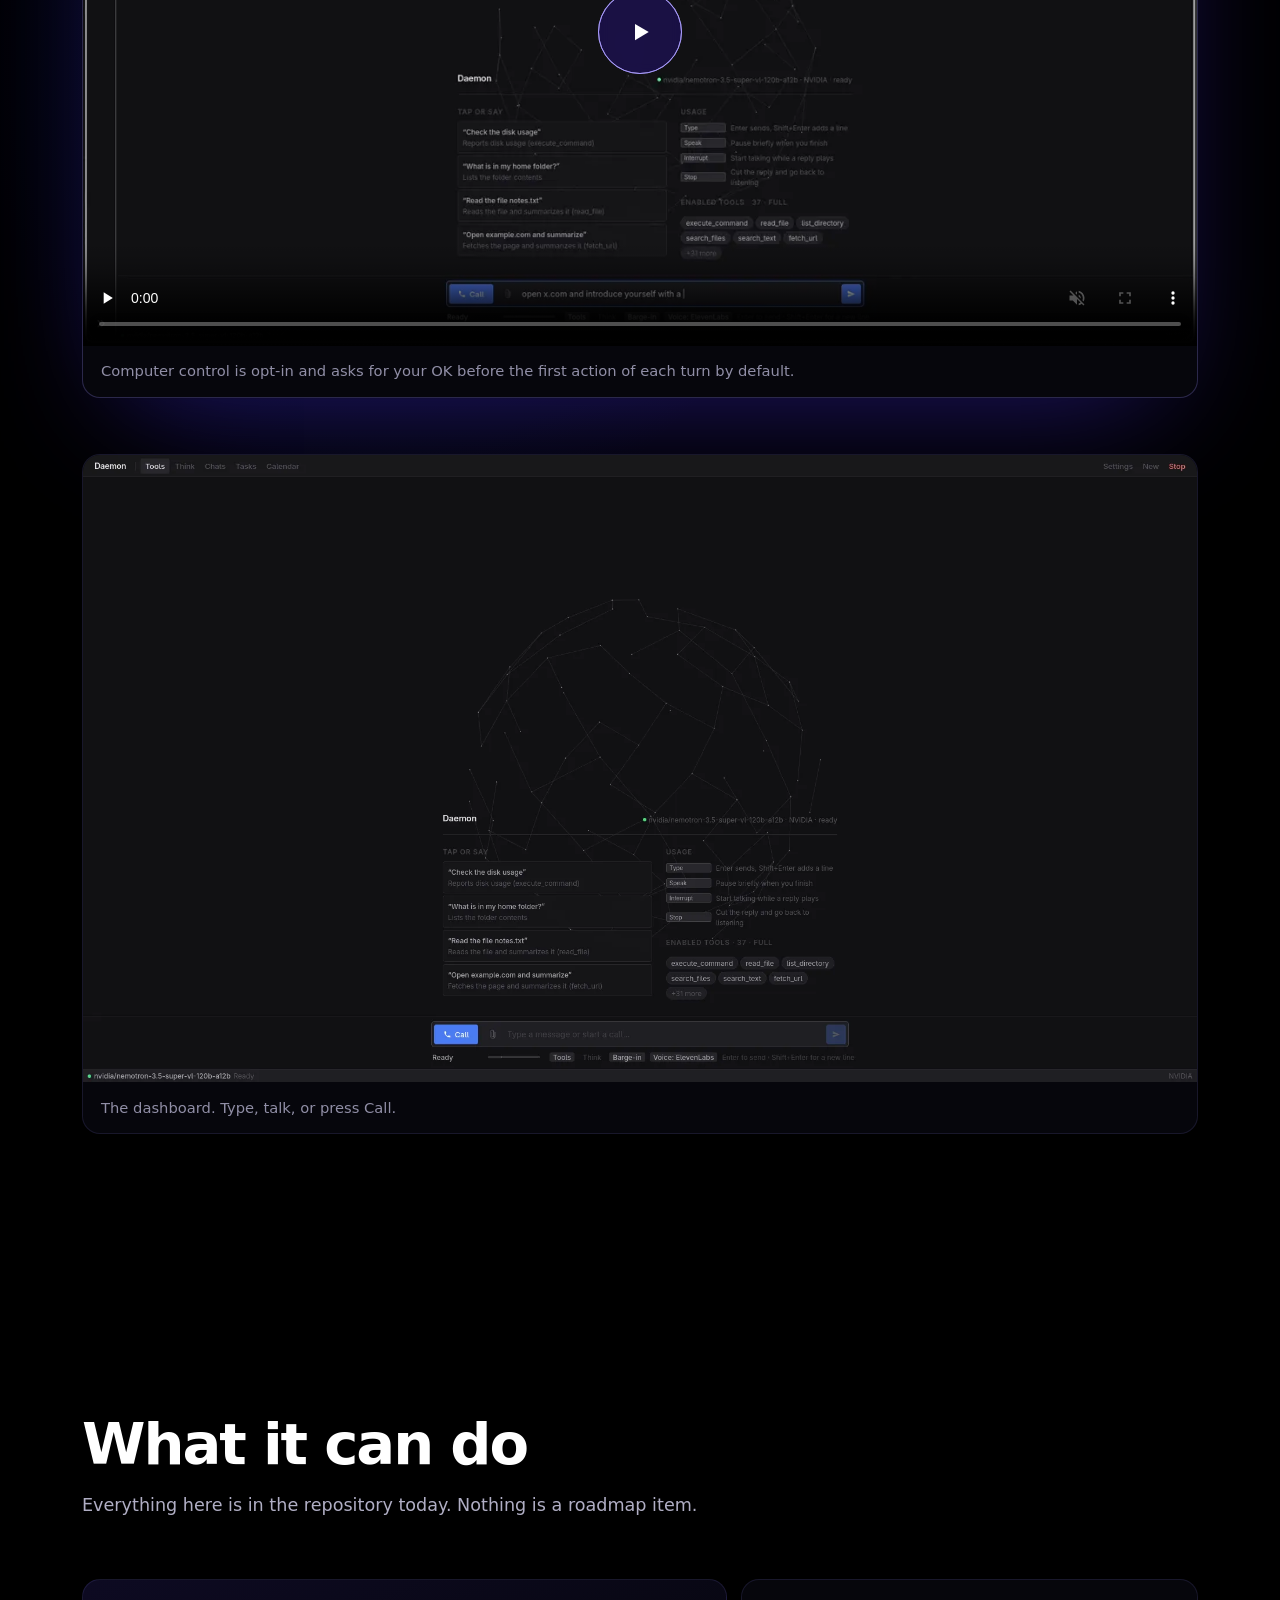
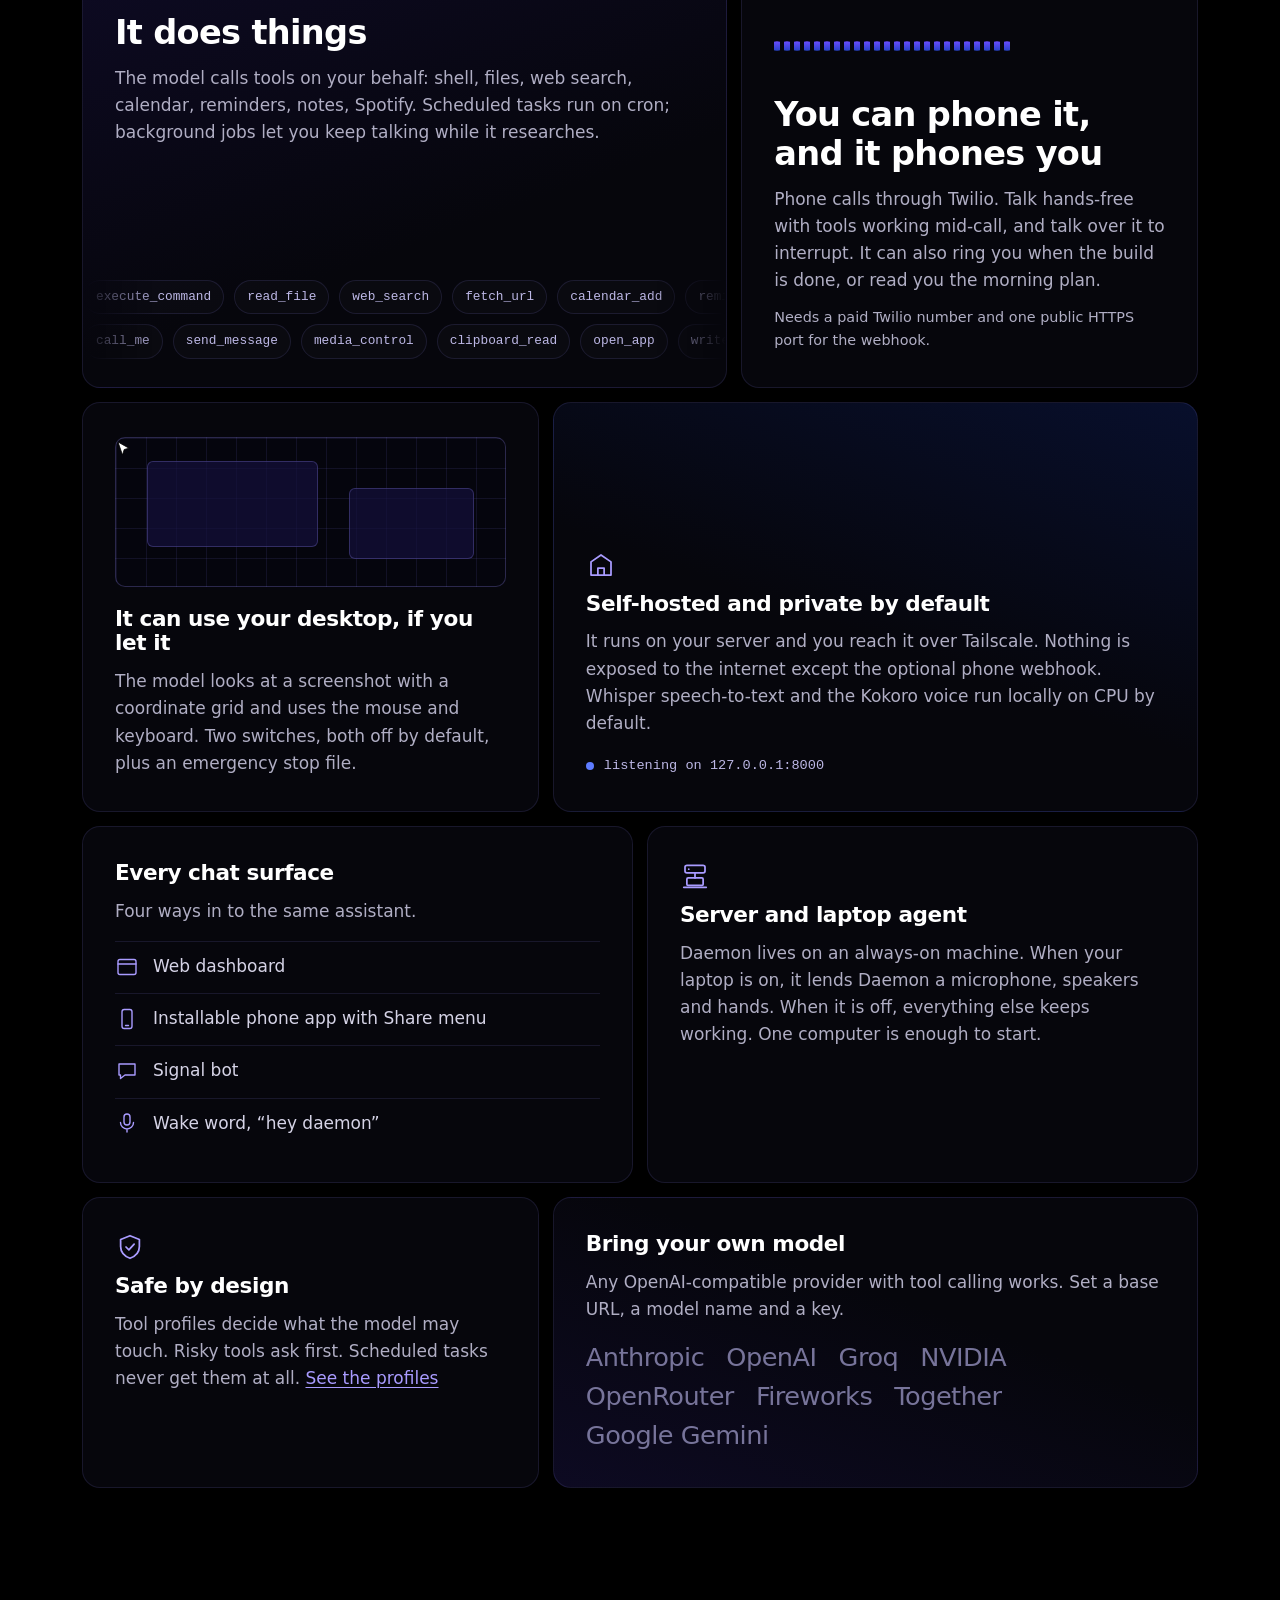
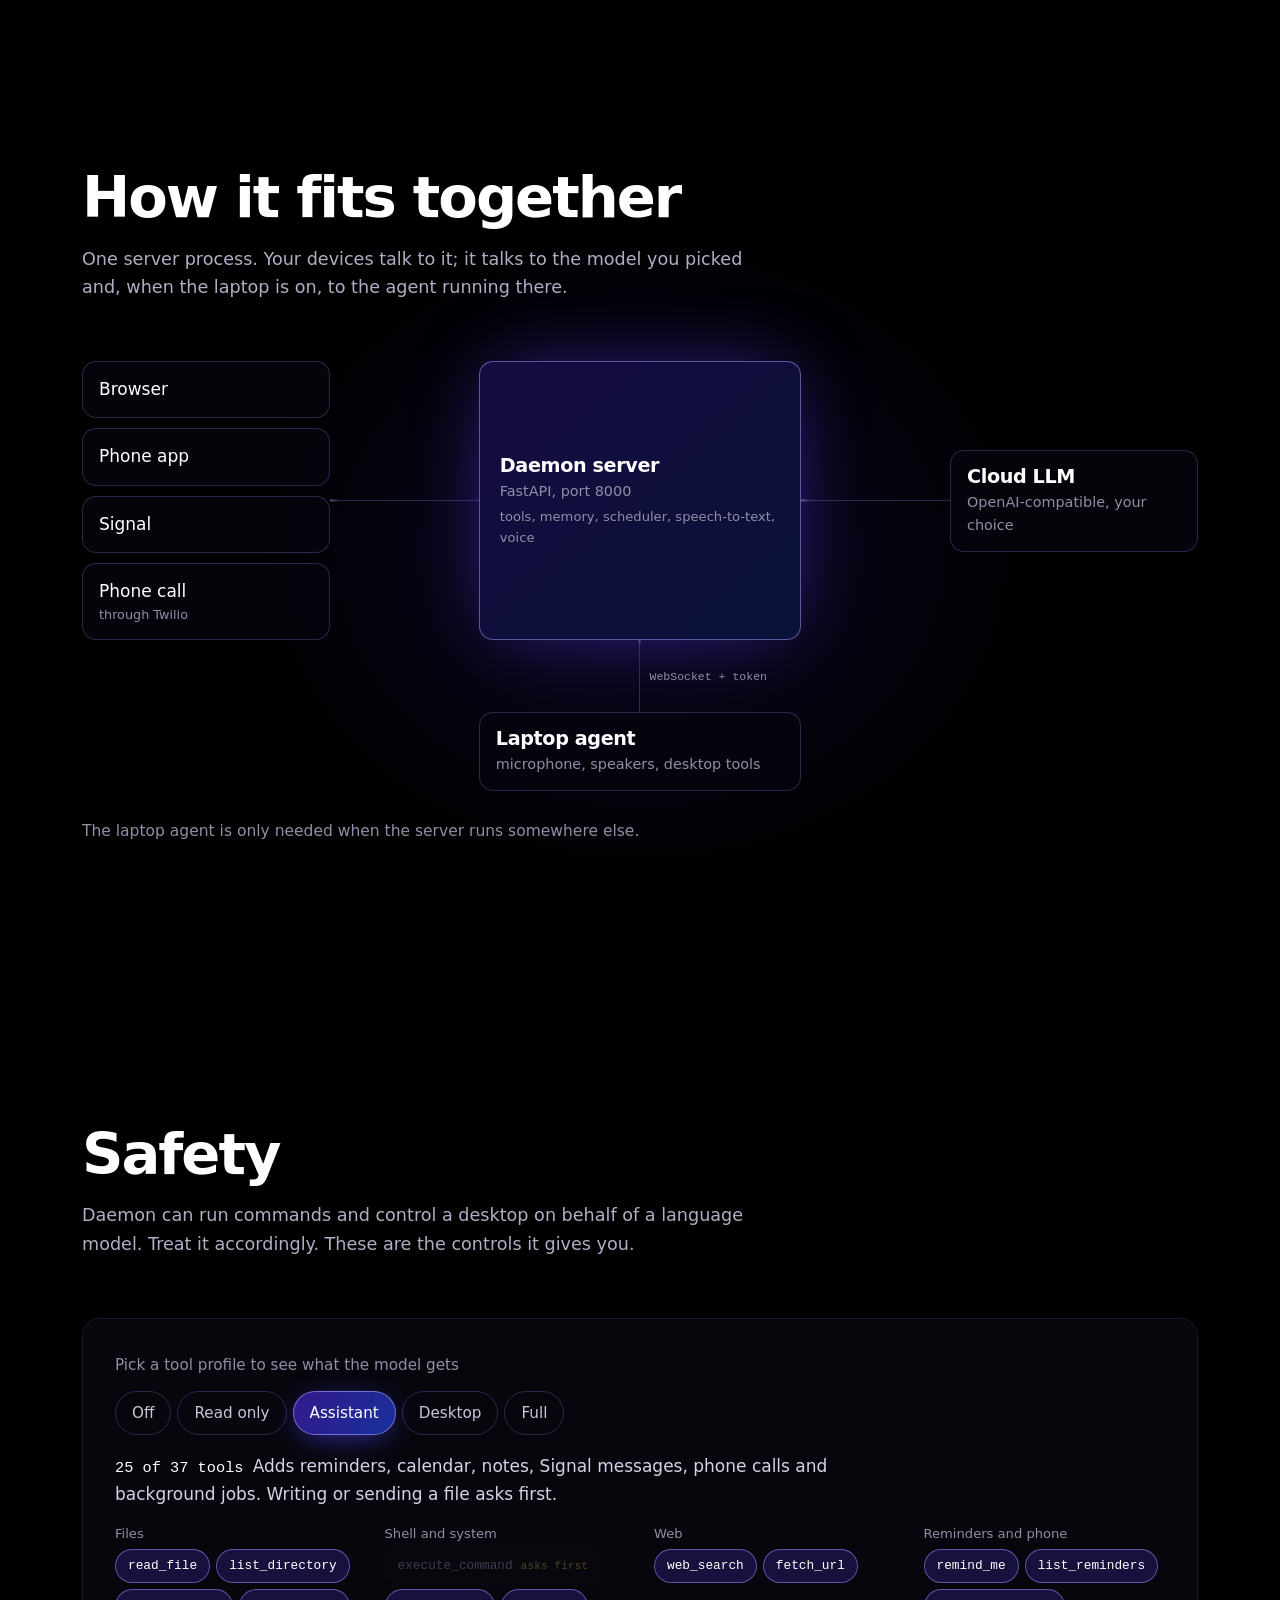
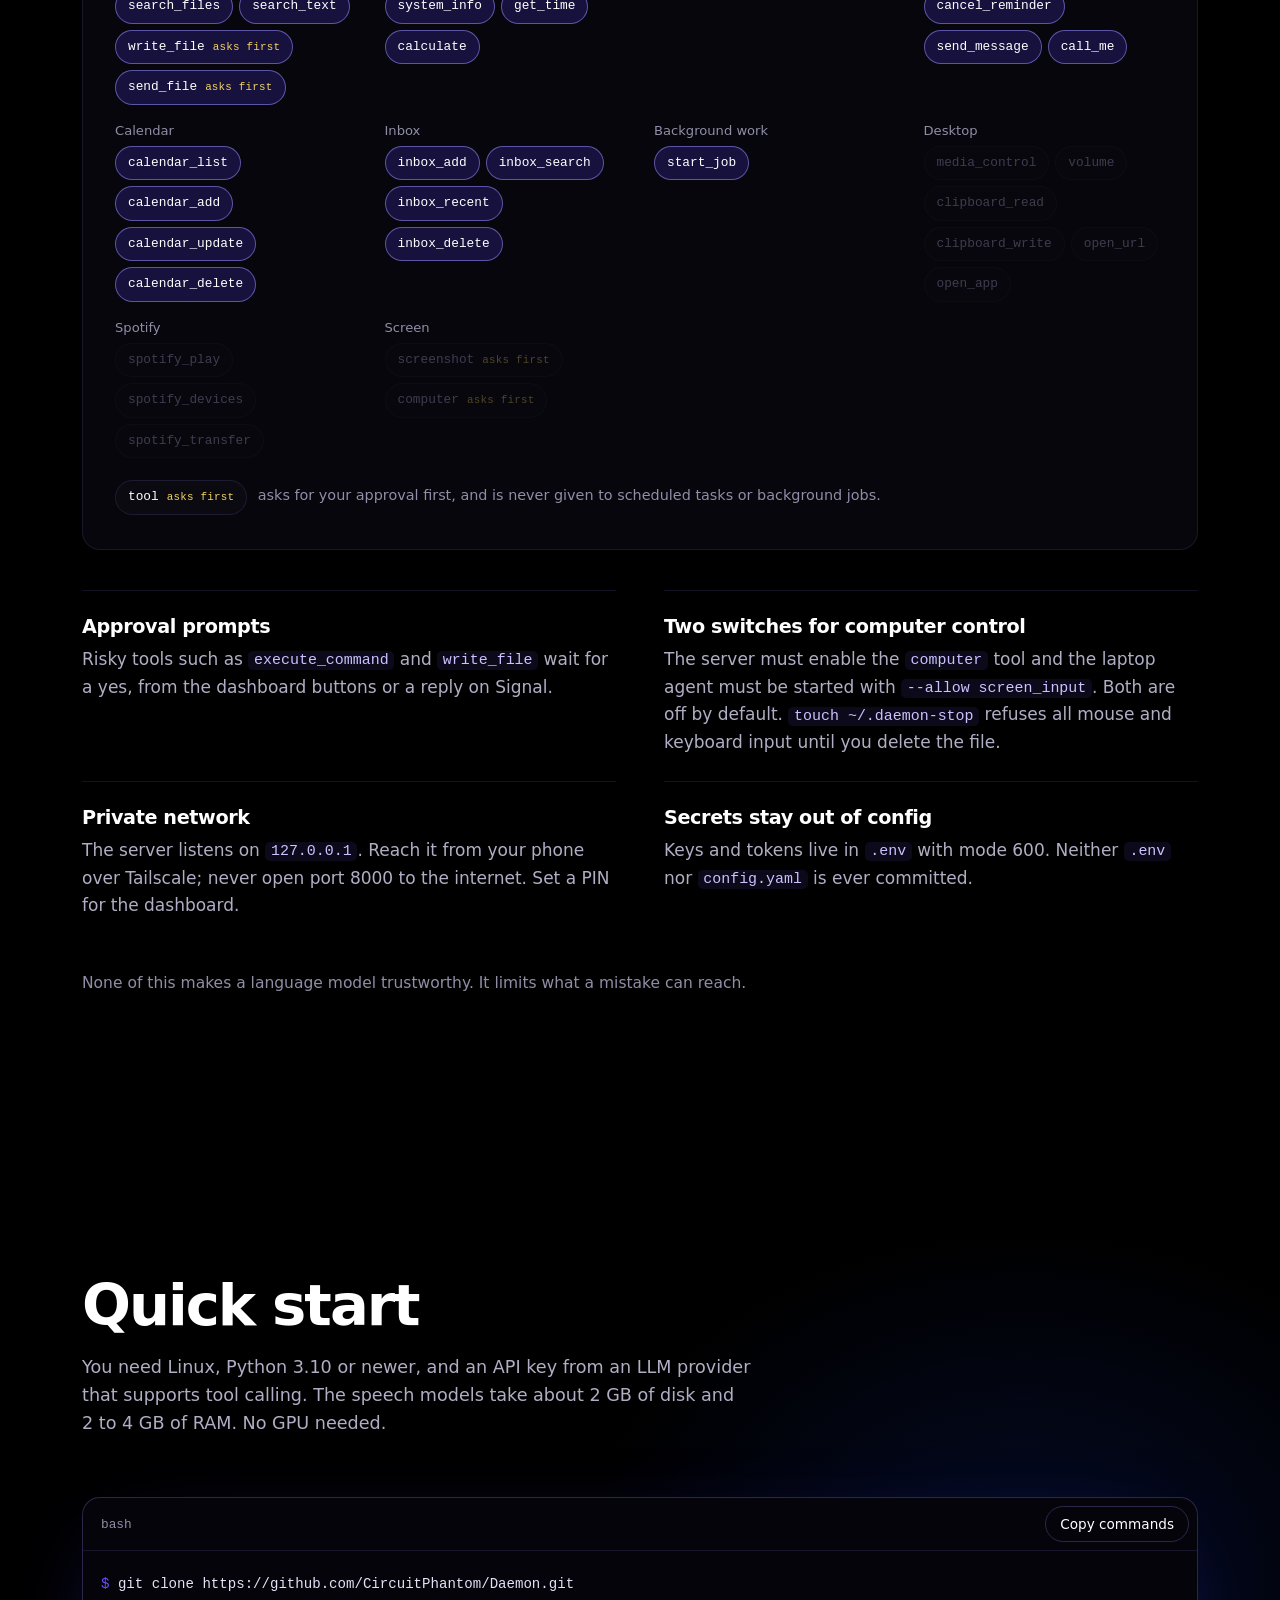
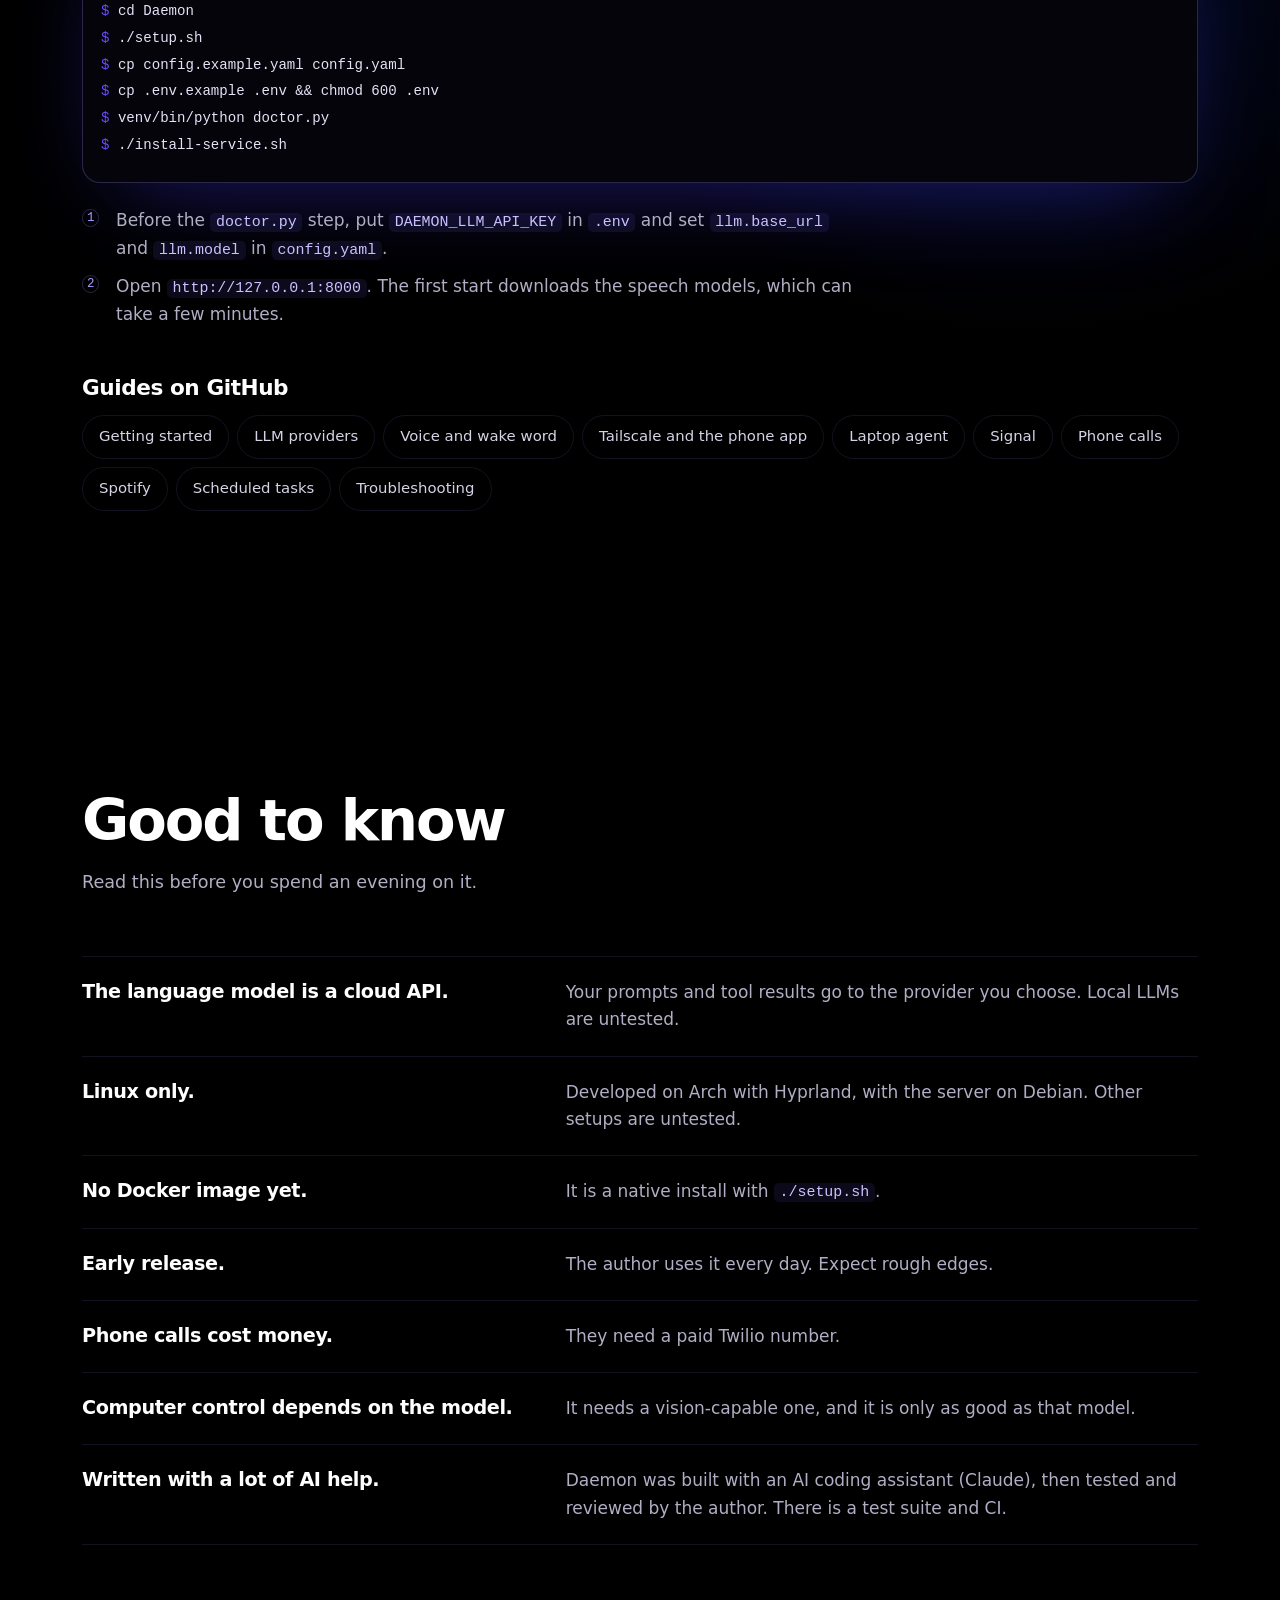
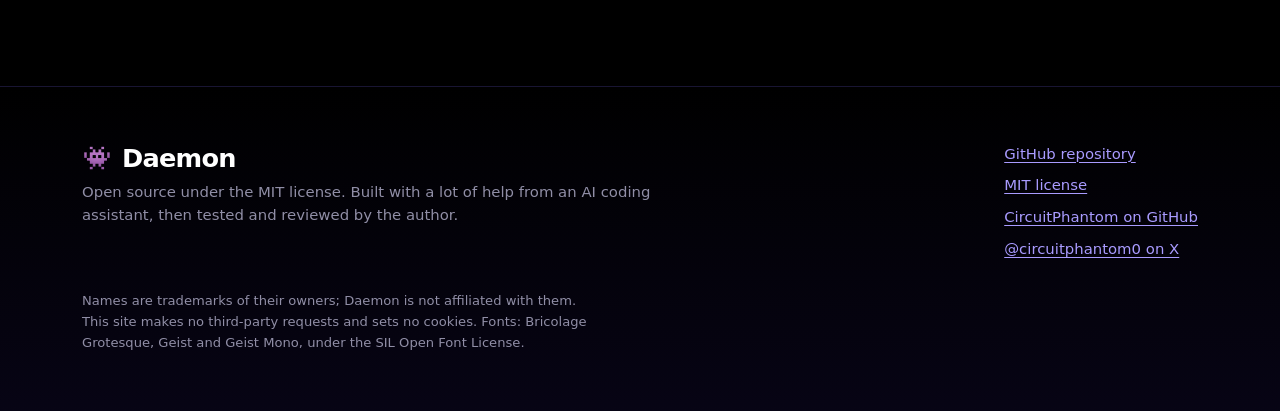
==== commit 376b7520: "Update index.html demo description" ====
--- a/site/index.html
+++ b/site/index.html
@@ -90,7 +90,7 @@
   <div class="wrap">
     <div class="head reveal">
       <h2>See it work</h2>
-      <p>One typed sentence: “open x.com and introduce yourself with a tweet.” Daemon opens the browser, looks at the screen, and writes the post with the mouse and keyboard. 82 seconds, no sound.</p>
+      <p>One typed sentence: “open x.com and introduce yourself with a tweet.” Daemon opens the browser, looks at the screen, and writes the post with the mouse and keyboard.</p>
     </div>
 
     <figure class="frame reveal">
@@ -104,7 +104,7 @@
           <svg viewBox="0 0 24 24" width="30" height="30" aria-hidden="true"><path fill="currentColor" d="M8 5.5v13l11-6.500z"/></svg>
         </button>
       </div>
-      <figcaption>Computer control is opt-in and asks for your OK before the first action of each turn.</figcaption>
+      <figcaption>Computer control is opt-in and asks for your OK before the first action of each turn by default.</figcaption>
     </figure>
 
     <figure class="shot reveal">
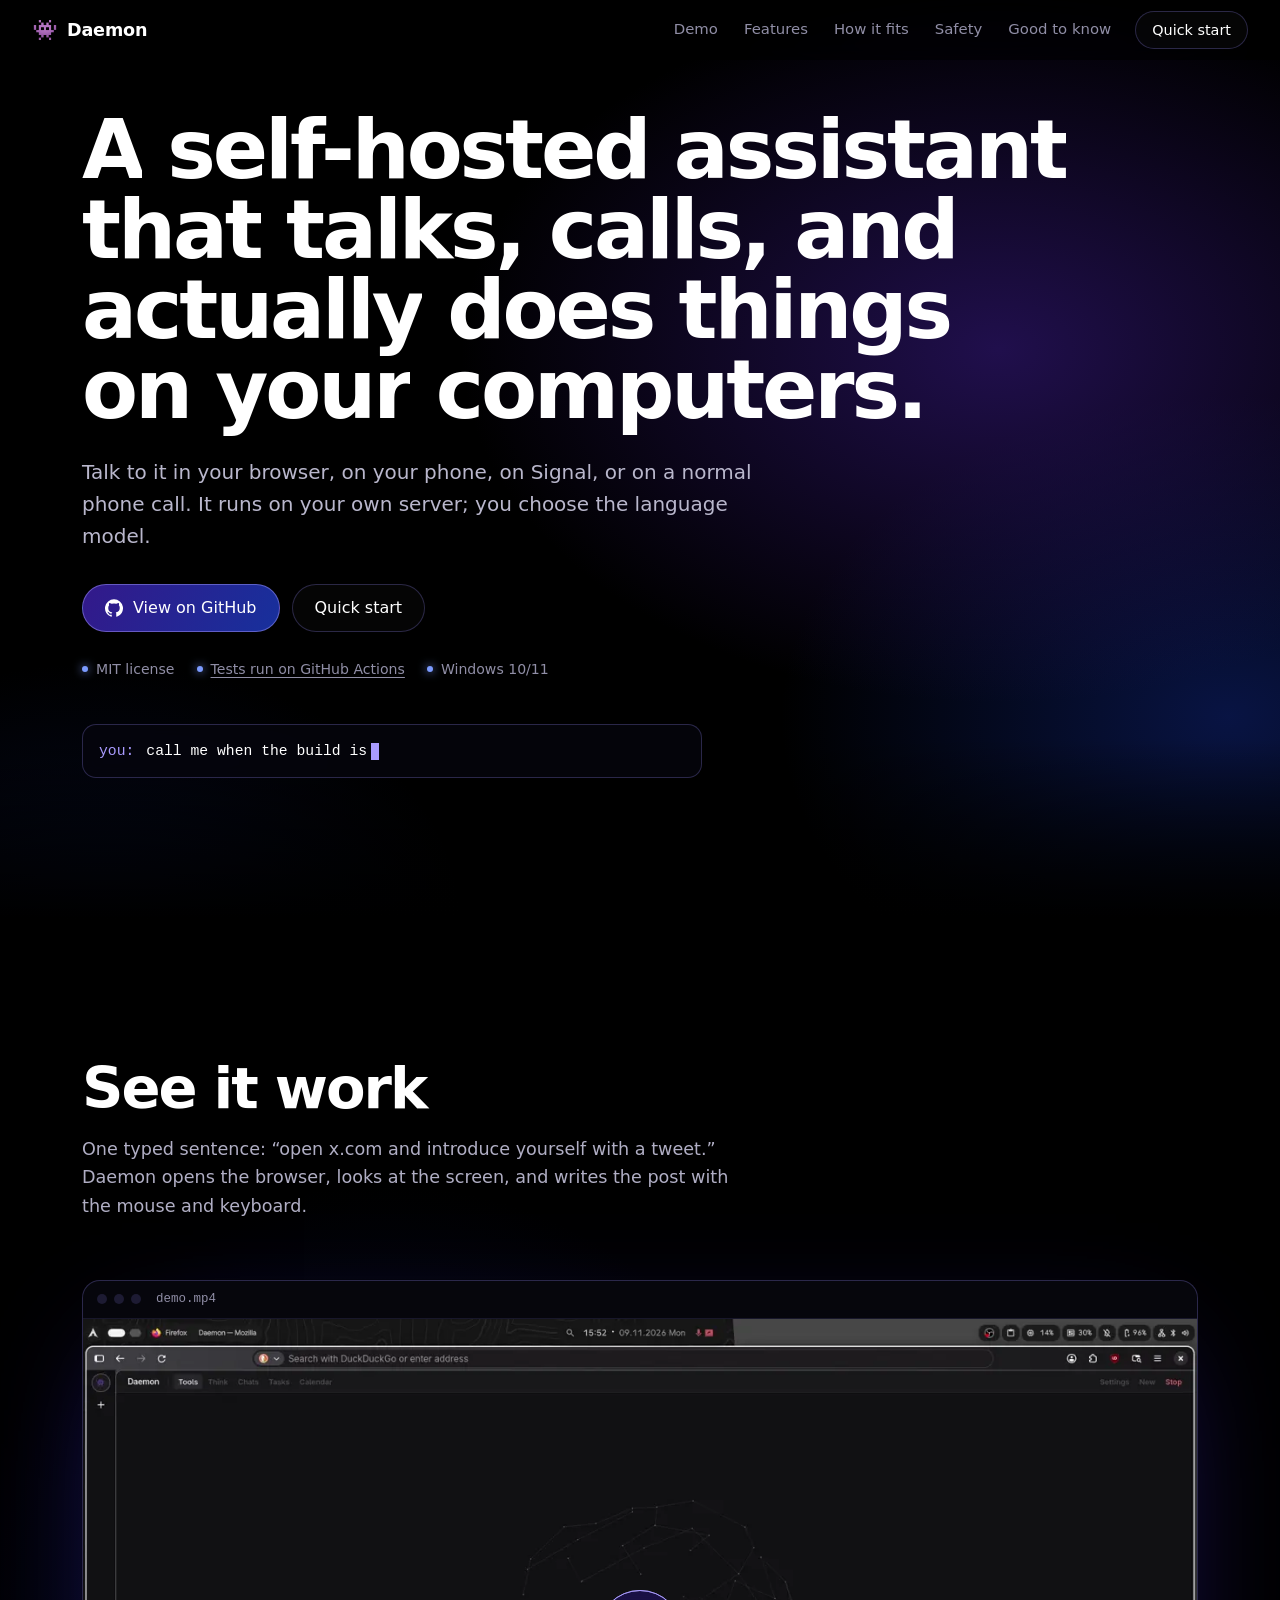
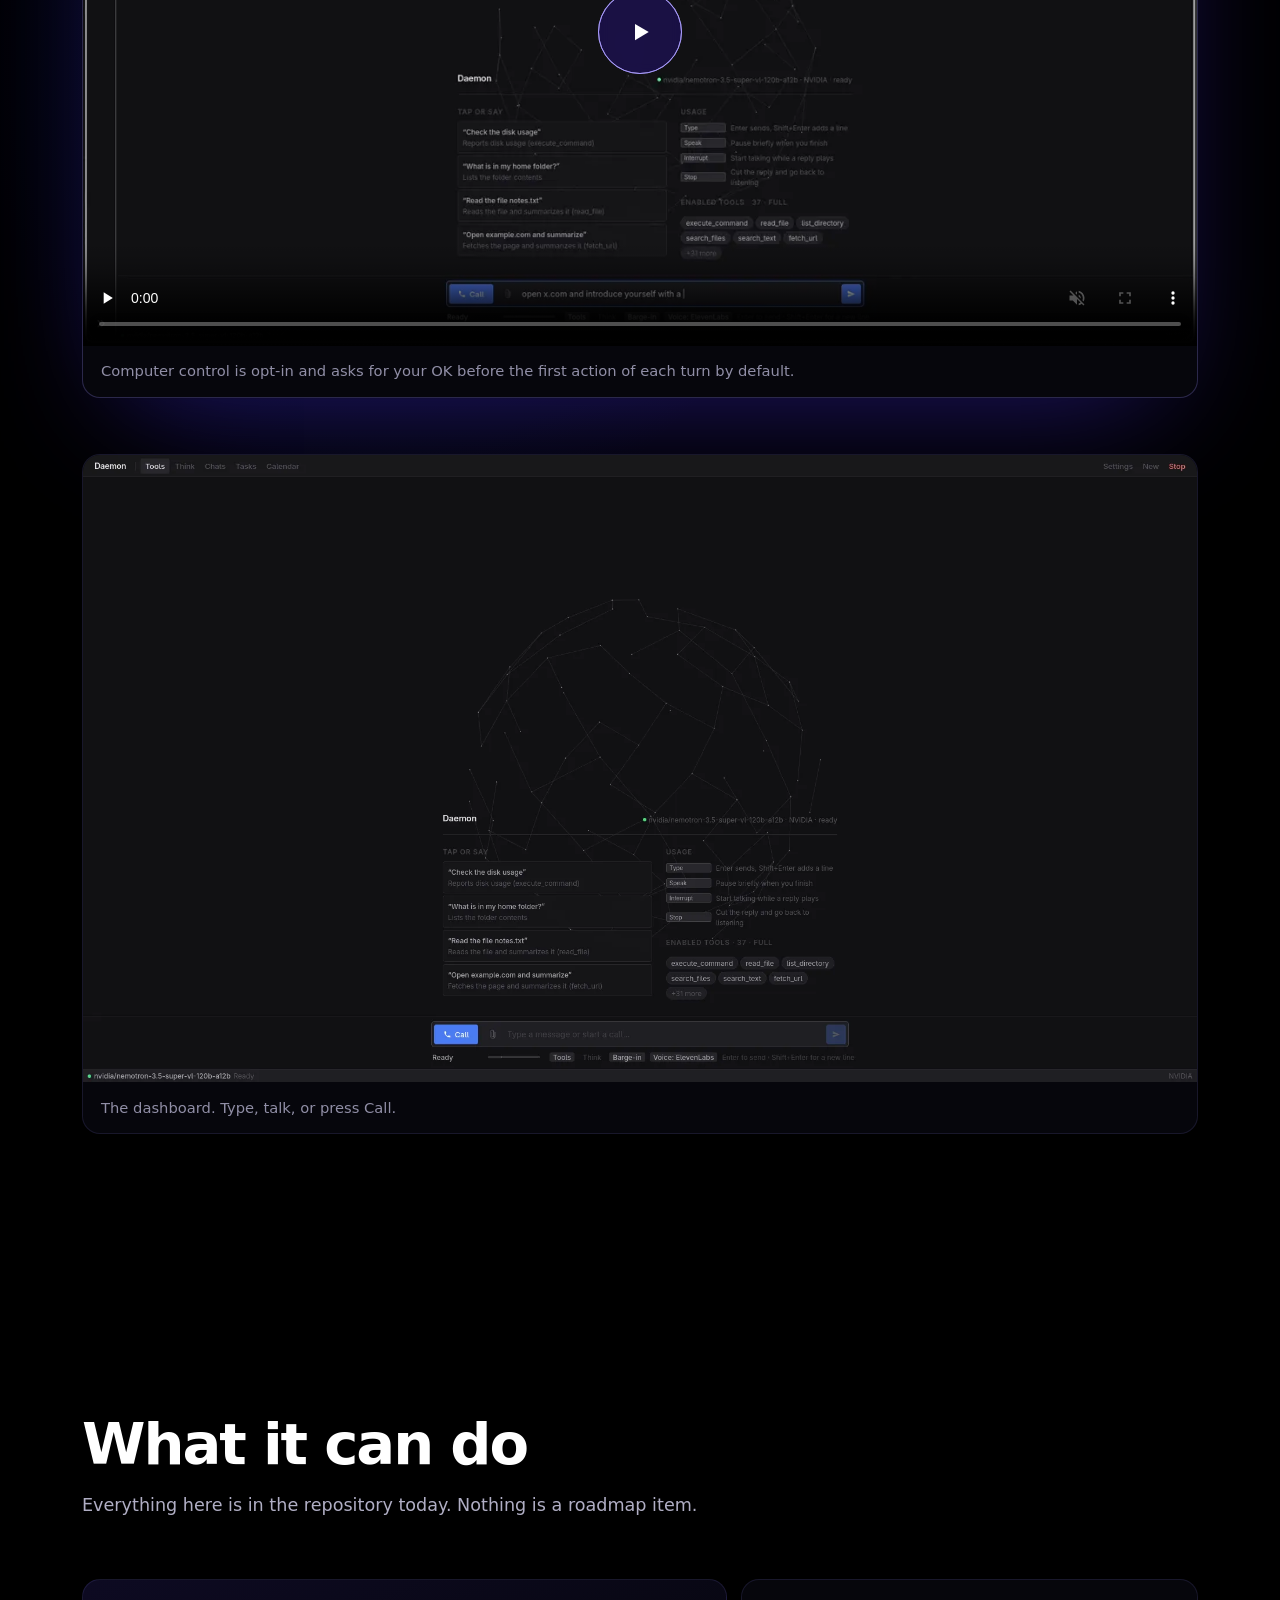
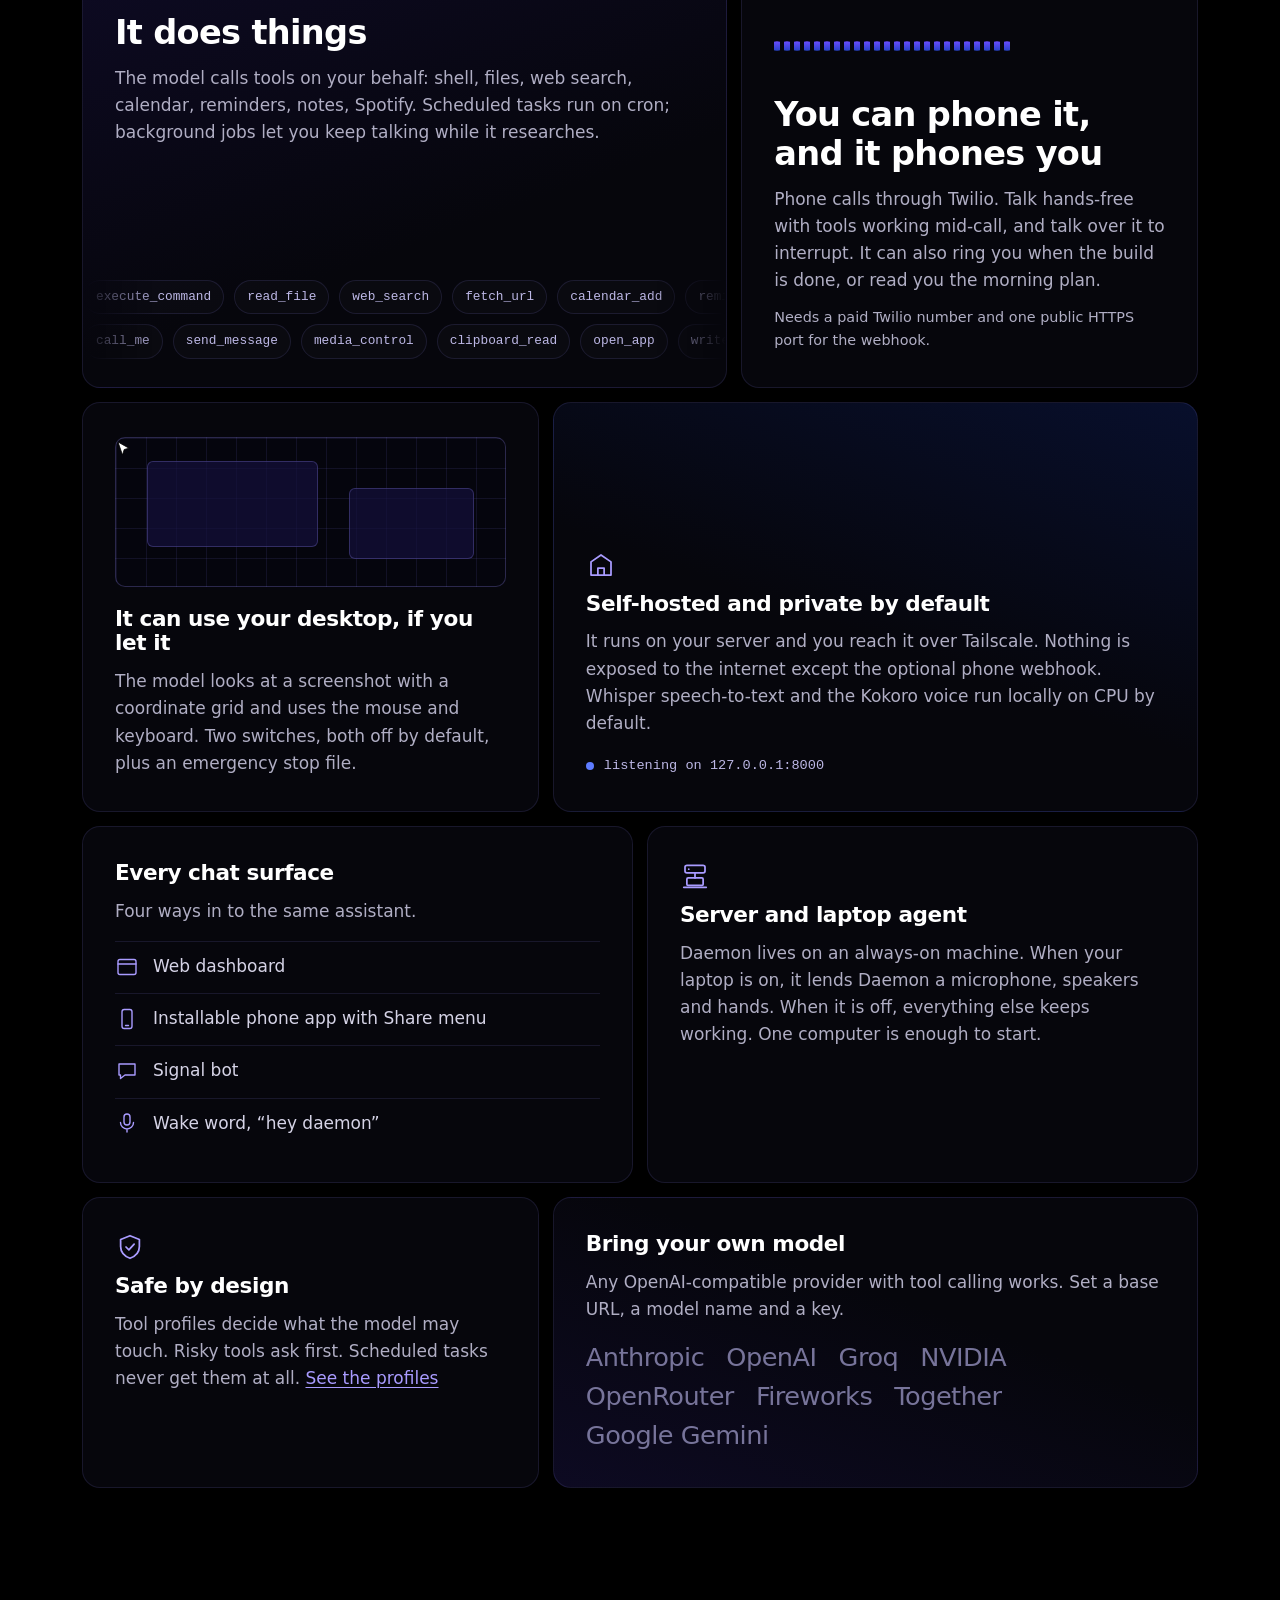
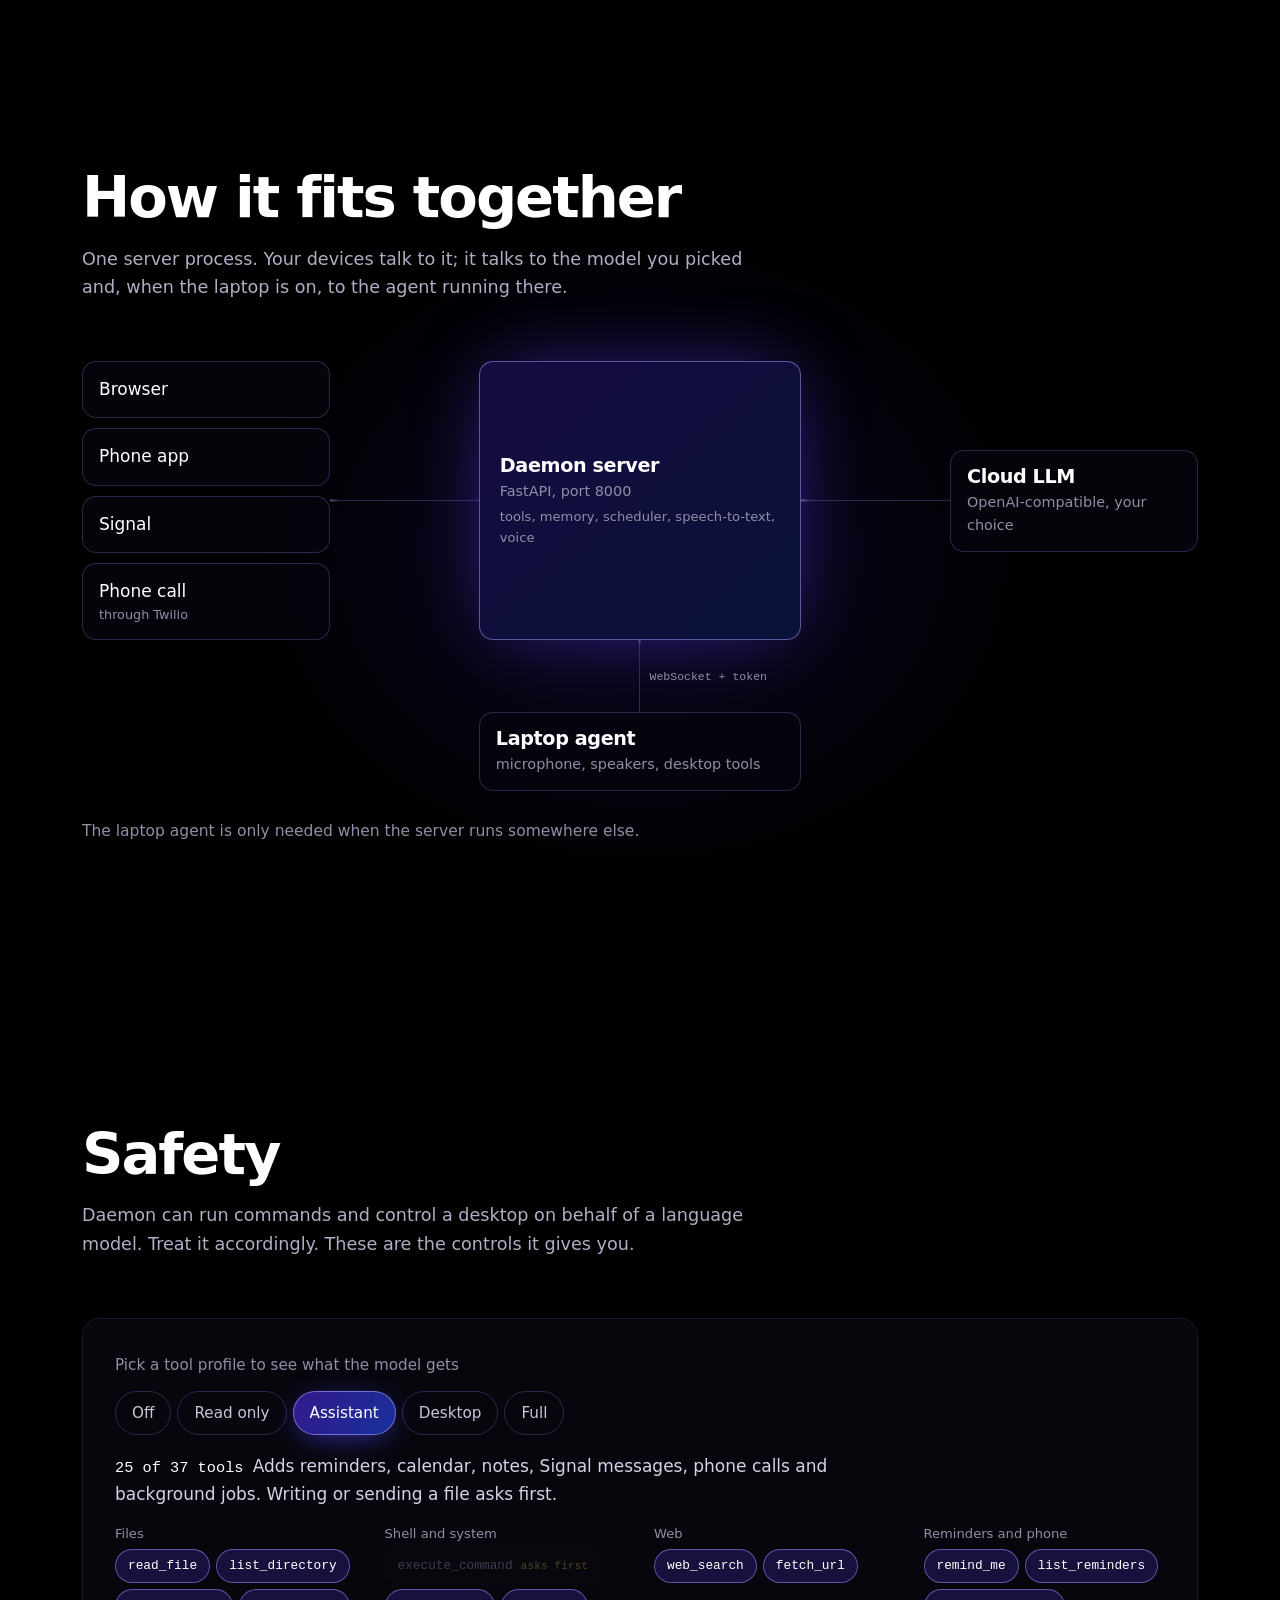
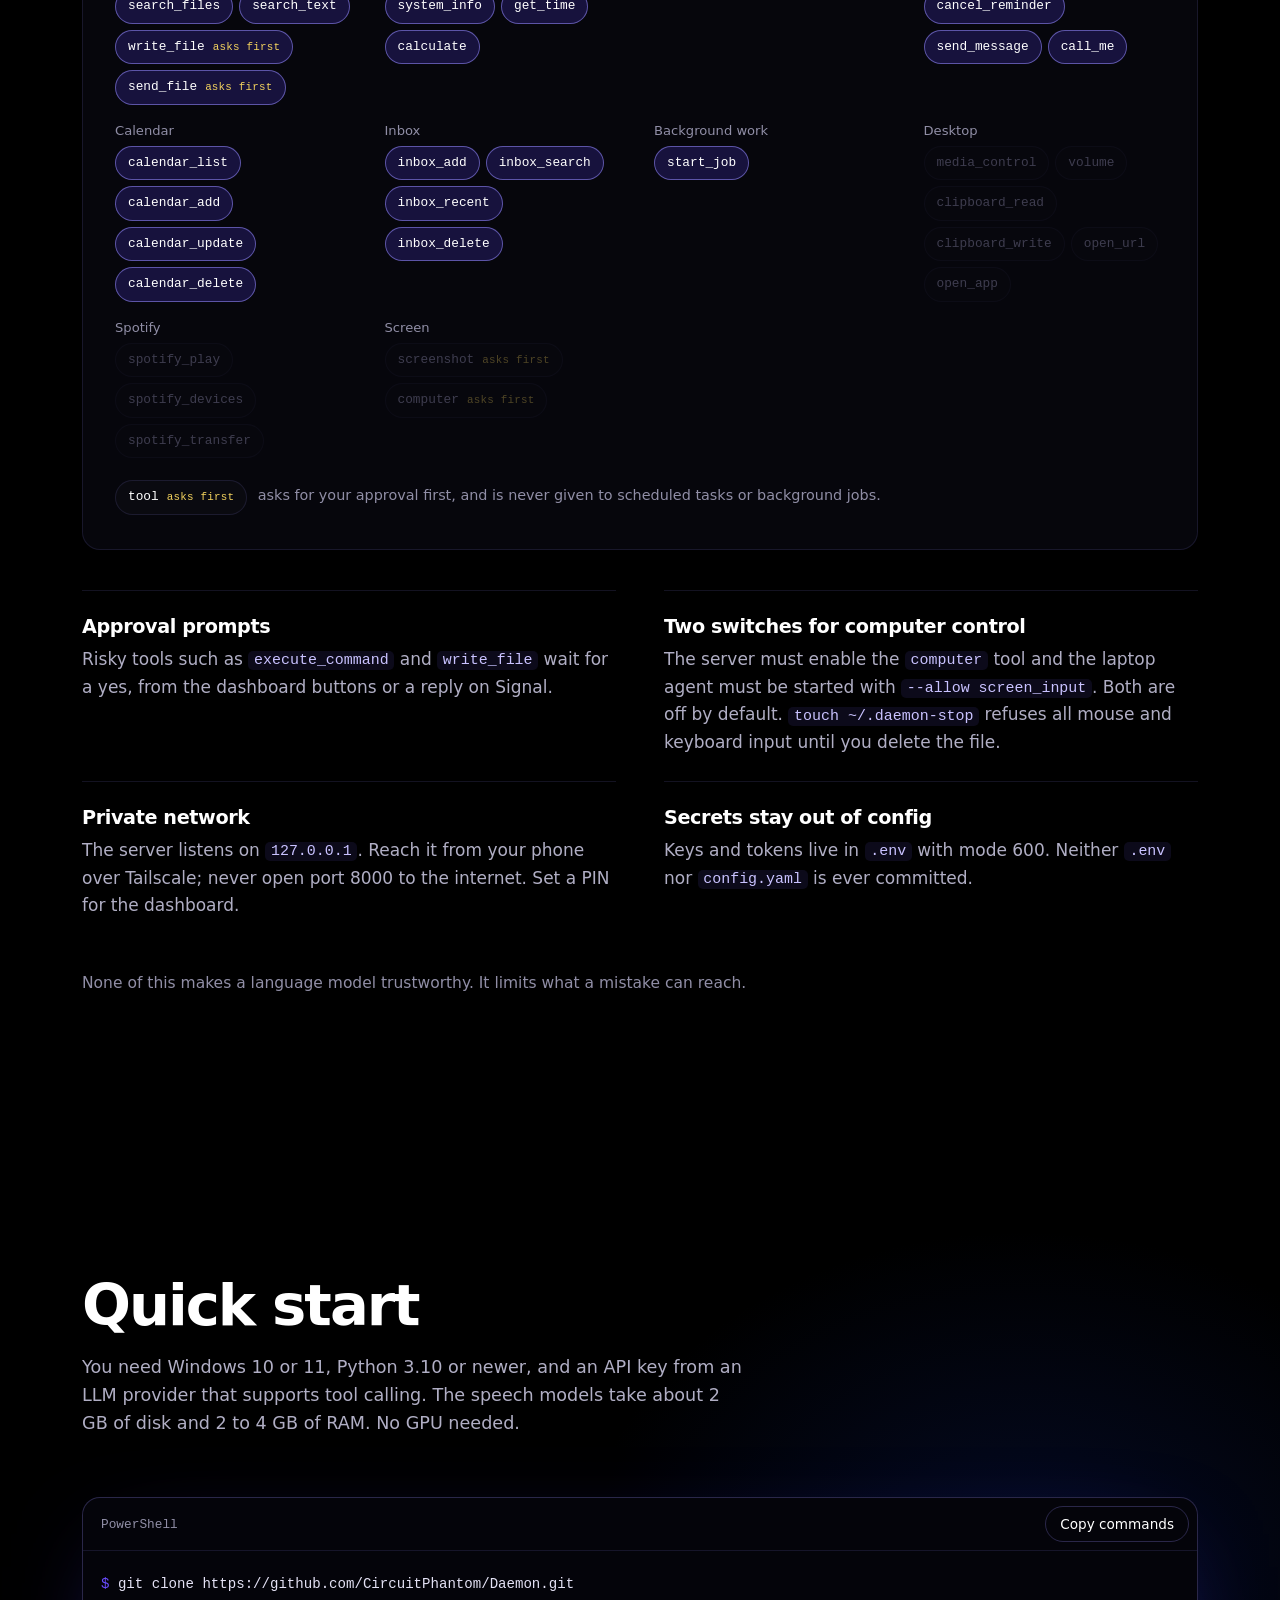
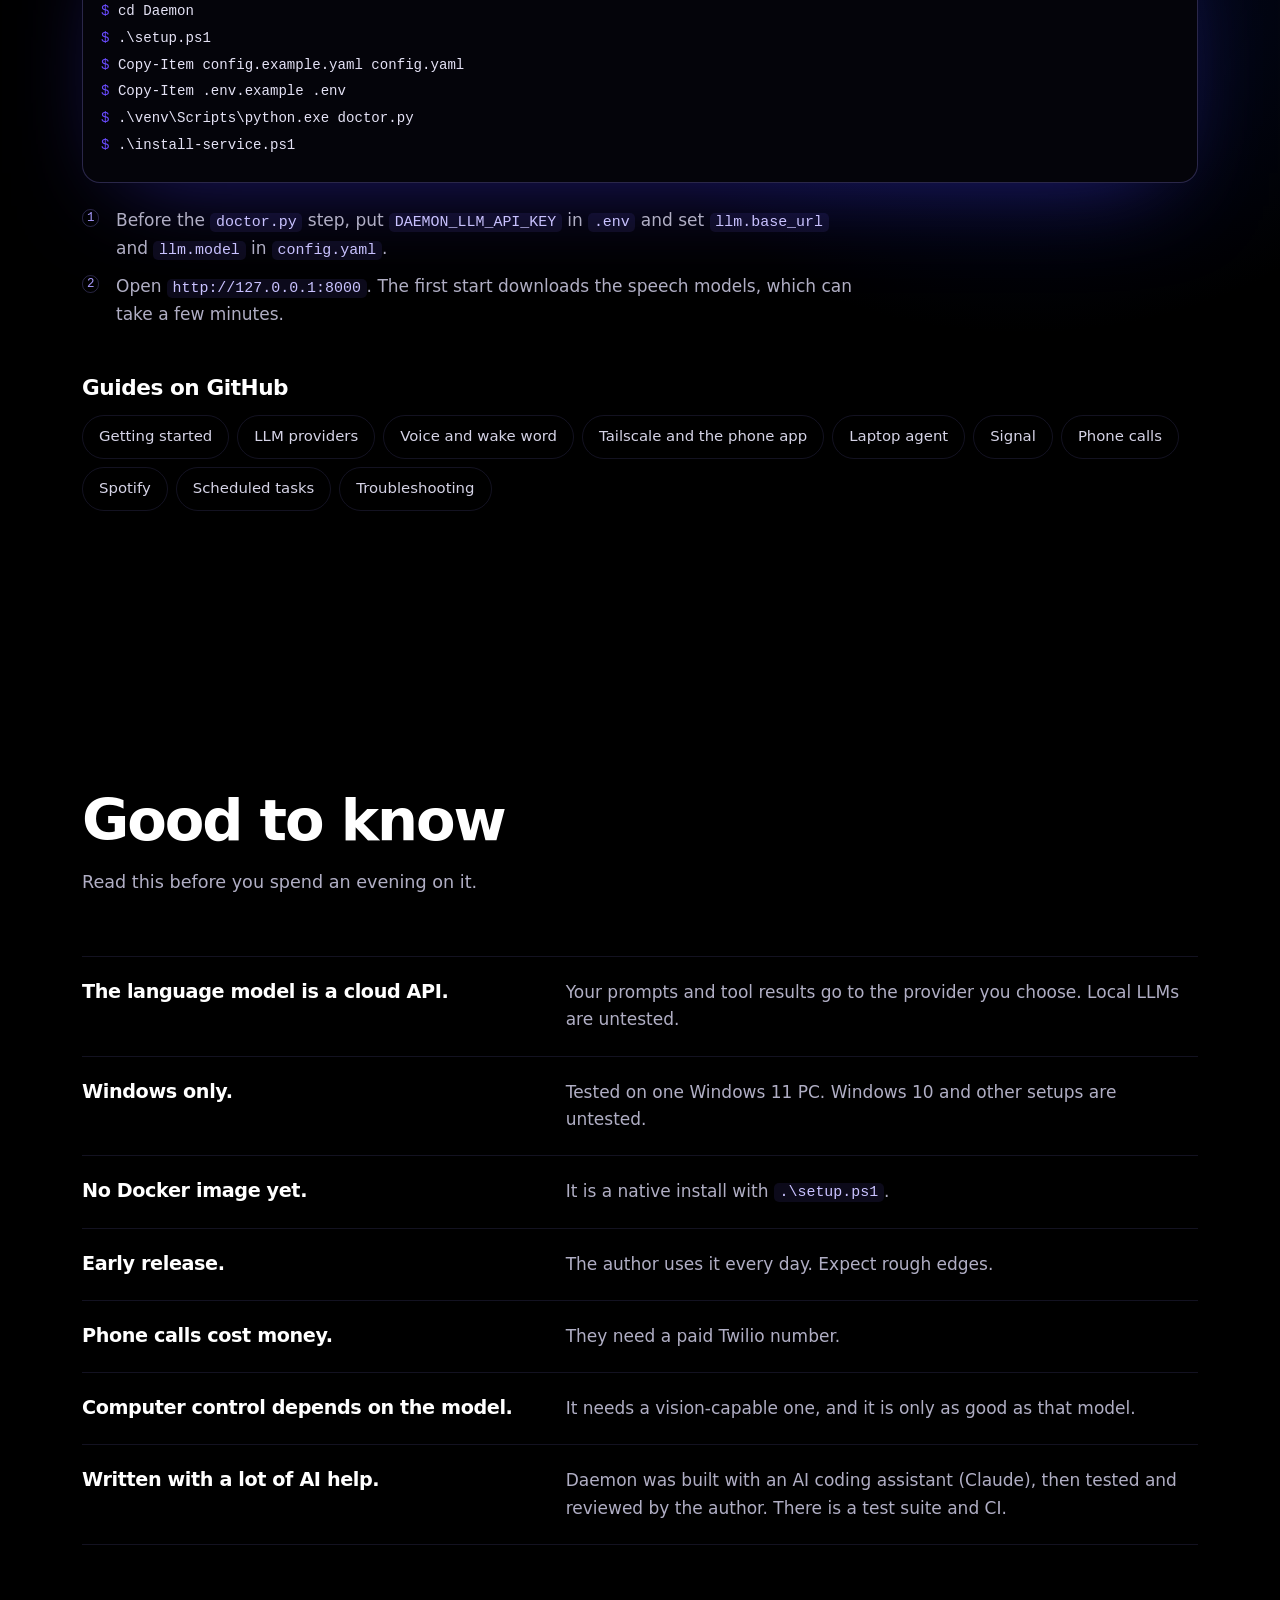
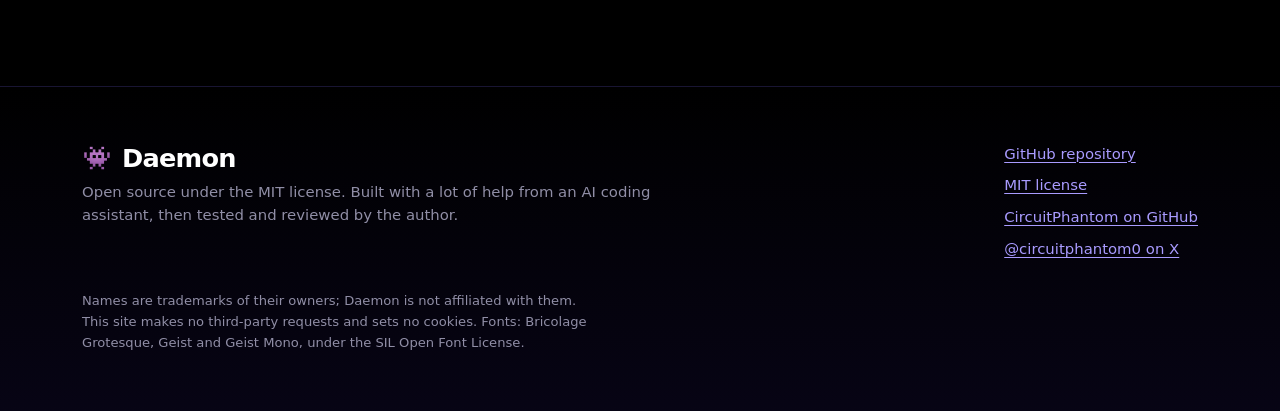
==== commit a4c72ee0: "Windows-only fork: remove Linux scripts and tests, Windows CI, rewrite docs - delete setup.sh, insta" ====
--- a/site/index.html
+++ b/site/index.html
@@ -4,7 +4,7 @@
 <meta charset="utf-8">
 <meta name="viewport" content="width=device-width, initial-scale=1">
 <title>Daemon: a self-hosted assistant that talks, calls and does things</title>
-<meta name="description" content="Daemon is an open-source, self-hosted voice and chat assistant for Linux. Talk to it in your browser, on your phone, on Signal or on a phone call. It runs on your own server and uses tools on your computers.">
+<meta name="description" content="Daemon is an open-source, self-hosted voice and chat assistant for Windows. Talk to it in your browser, on your phone, on Signal or on a phone call. It runs on your own server and uses tools on your computers.">
 <meta name="color-scheme" content="dark">
 <meta name="theme-color" content="#000000">
 <link rel="canonical" href="https://circuitphantom.github.io/Daemon/">
@@ -68,7 +68,7 @@
     <ul class="badges" aria-label="Project facts">
       <li>MIT license</li>
       <li><a href="https://github.com/CircuitPhantom/Daemon/actions/workflows/tests.yml">Tests run on GitHub Actions</a></li>
-      <li>Linux only</li>
+      <li>Windows 10/11</li>
     </ul>
 
     <div class="say" id="say">
@@ -292,21 +292,21 @@
   <div class="wrap qs">
     <div class="head reveal">
       <h2>Quick start</h2>
-      <p>You need Linux, Python 3.10 or newer, and an API key from an LLM provider that supports tool calling. The speech models take about 2 GB of disk and 2 to 4 GB of RAM. No GPU needed.</p>
+      <p>You need Windows 10 or 11, Python 3.10 or newer, and an API key from an LLM provider that supports tool calling. The speech models take about 2 GB of disk and 2 to 4 GB of RAM. No GPU needed.</p>
     </div>
 
     <div class="term reveal">
       <div class="term-bar">
-        <span aria-hidden="true">bash</span>
+        <span aria-hidden="true">PowerShell</span>
         <button class="copy" id="copy" type="button">Copy commands</button>
       </div>
 <pre id="cmds"><code><span class="ln" style="--i:0">git clone https://github.com/CircuitPhantom/Daemon.git</span>
 <span class="ln" style="--i:1">cd Daemon</span>
-<span class="ln" style="--i:2">./setup.sh</span>
-<span class="ln" style="--i:3">cp config.example.yaml config.yaml</span>
-<span class="ln" style="--i:4">cp .env.example .env &amp;&amp; chmod 600 .env</span>
-<span class="ln" style="--i:5">venv/bin/python doctor.py</span>
-<span class="ln" style="--i:6">./install-service.sh</span></code></pre>
+<span class="ln" style="--i:2">.\setup.ps1</span>
+<span class="ln" style="--i:3">Copy-Item config.example.yaml config.yaml</span>
+<span class="ln" style="--i:4">Copy-Item .env.example .env</span>
+<span class="ln" style="--i:5">.\venv\Scripts\python.exe doctor.py</span>
+<span class="ln" style="--i:6">.\install-service.ps1</span></code></pre>
     </div>
 
     <ol class="after reveal">
@@ -341,8 +341,8 @@
     </div>
     <ul class="limits">
       <li class="reveal"><strong>The language model is a cloud API.</strong> <span>Your prompts and tool results go to the provider you choose. Local LLMs are untested.</span></li>
-      <li class="reveal"><strong>Linux only.</strong> <span>Developed on Arch with Hyprland, with the server on Debian. Other setups are untested.</span></li>
-      <li class="reveal"><strong>No Docker image yet.</strong> <span>It is a native install with <code>./setup.sh</code>.</span></li>
+      <li class="reveal"><strong>Windows only.</strong> <span>Tested on one Windows 11 PC. Windows 10 and other setups are untested.</span></li>
+      <li class="reveal"><strong>No Docker image yet.</strong> <span>It is a native install with <code>.\setup.ps1</code>.</span></li>
       <li class="reveal"><strong>Early release.</strong> <span>The author uses it every day. Expect rough edges.</span></li>
       <li class="reveal"><strong>Phone calls cost money.</strong> <span>They need a paid Twilio number.</span></li>
       <li class="reveal"><strong>Computer control depends on the model.</strong> <span>It needs a vision-capable one, and it is only as good as that model.</span></li>
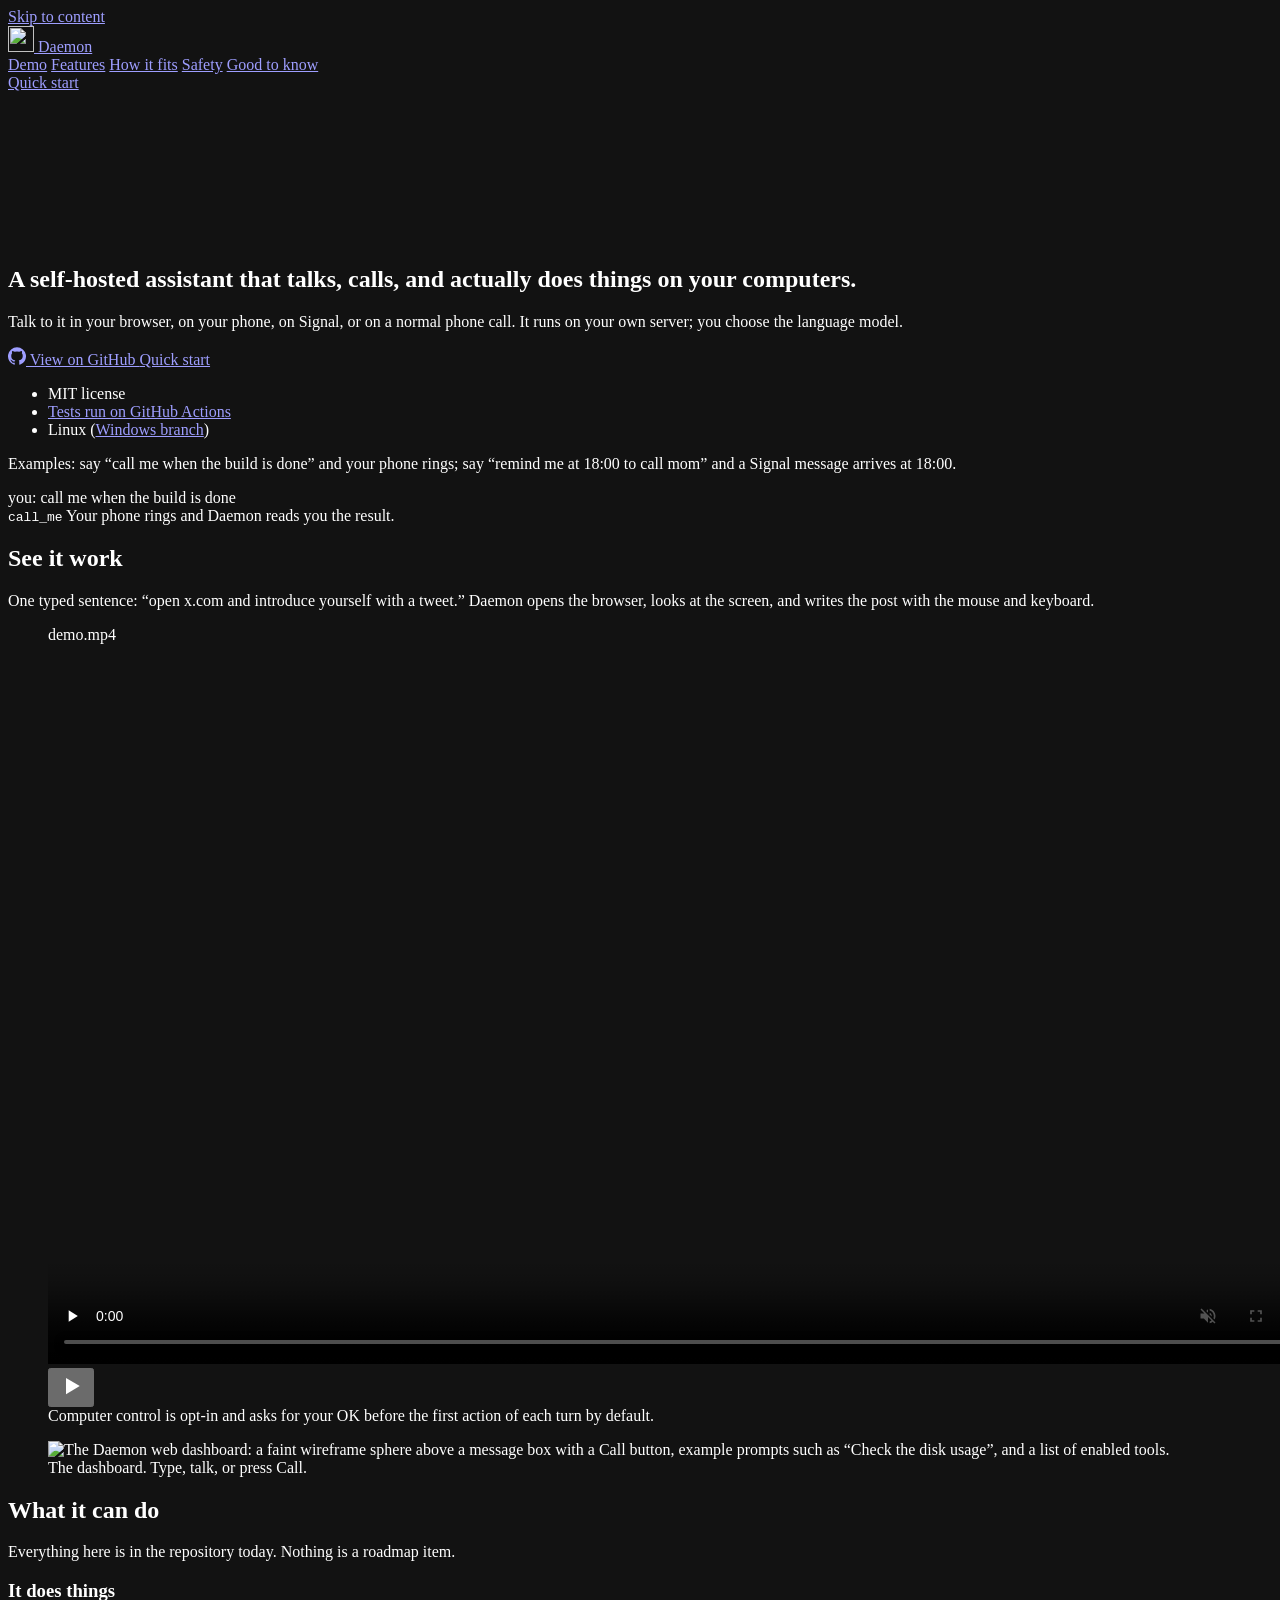
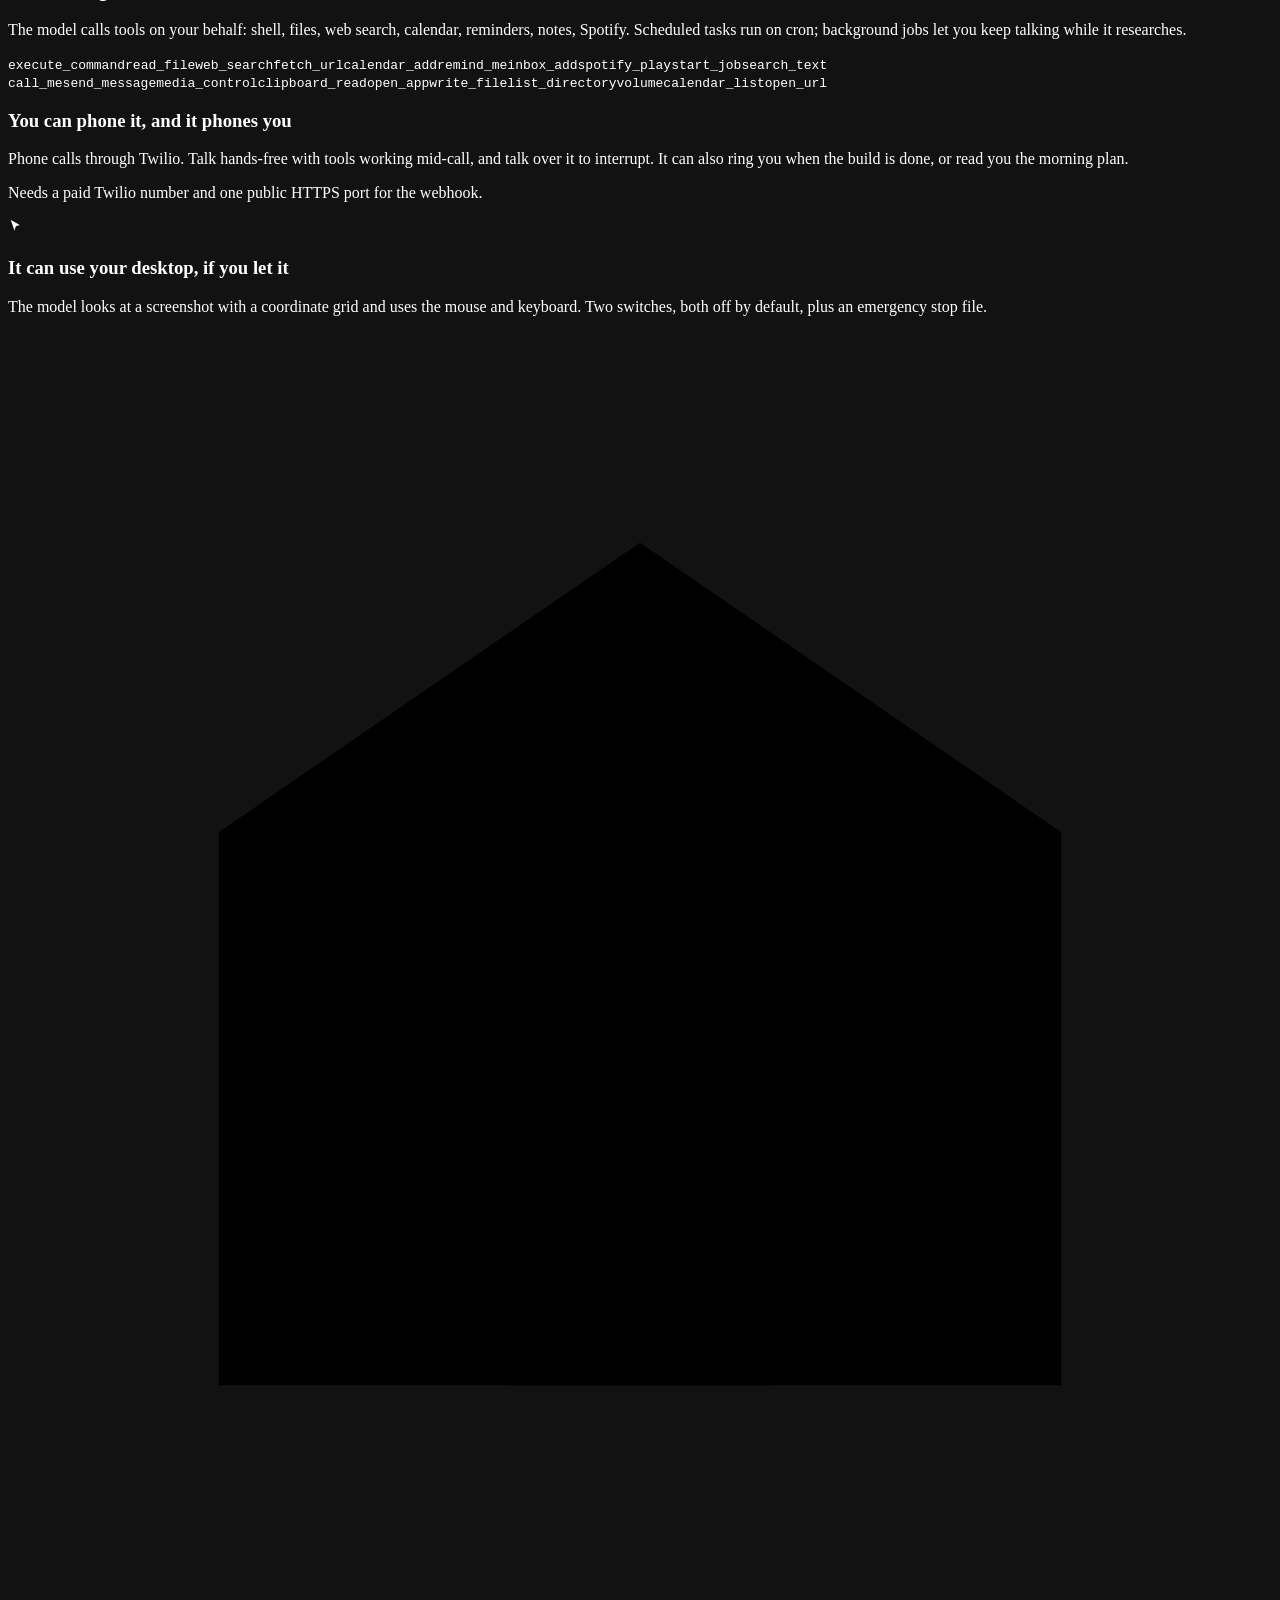
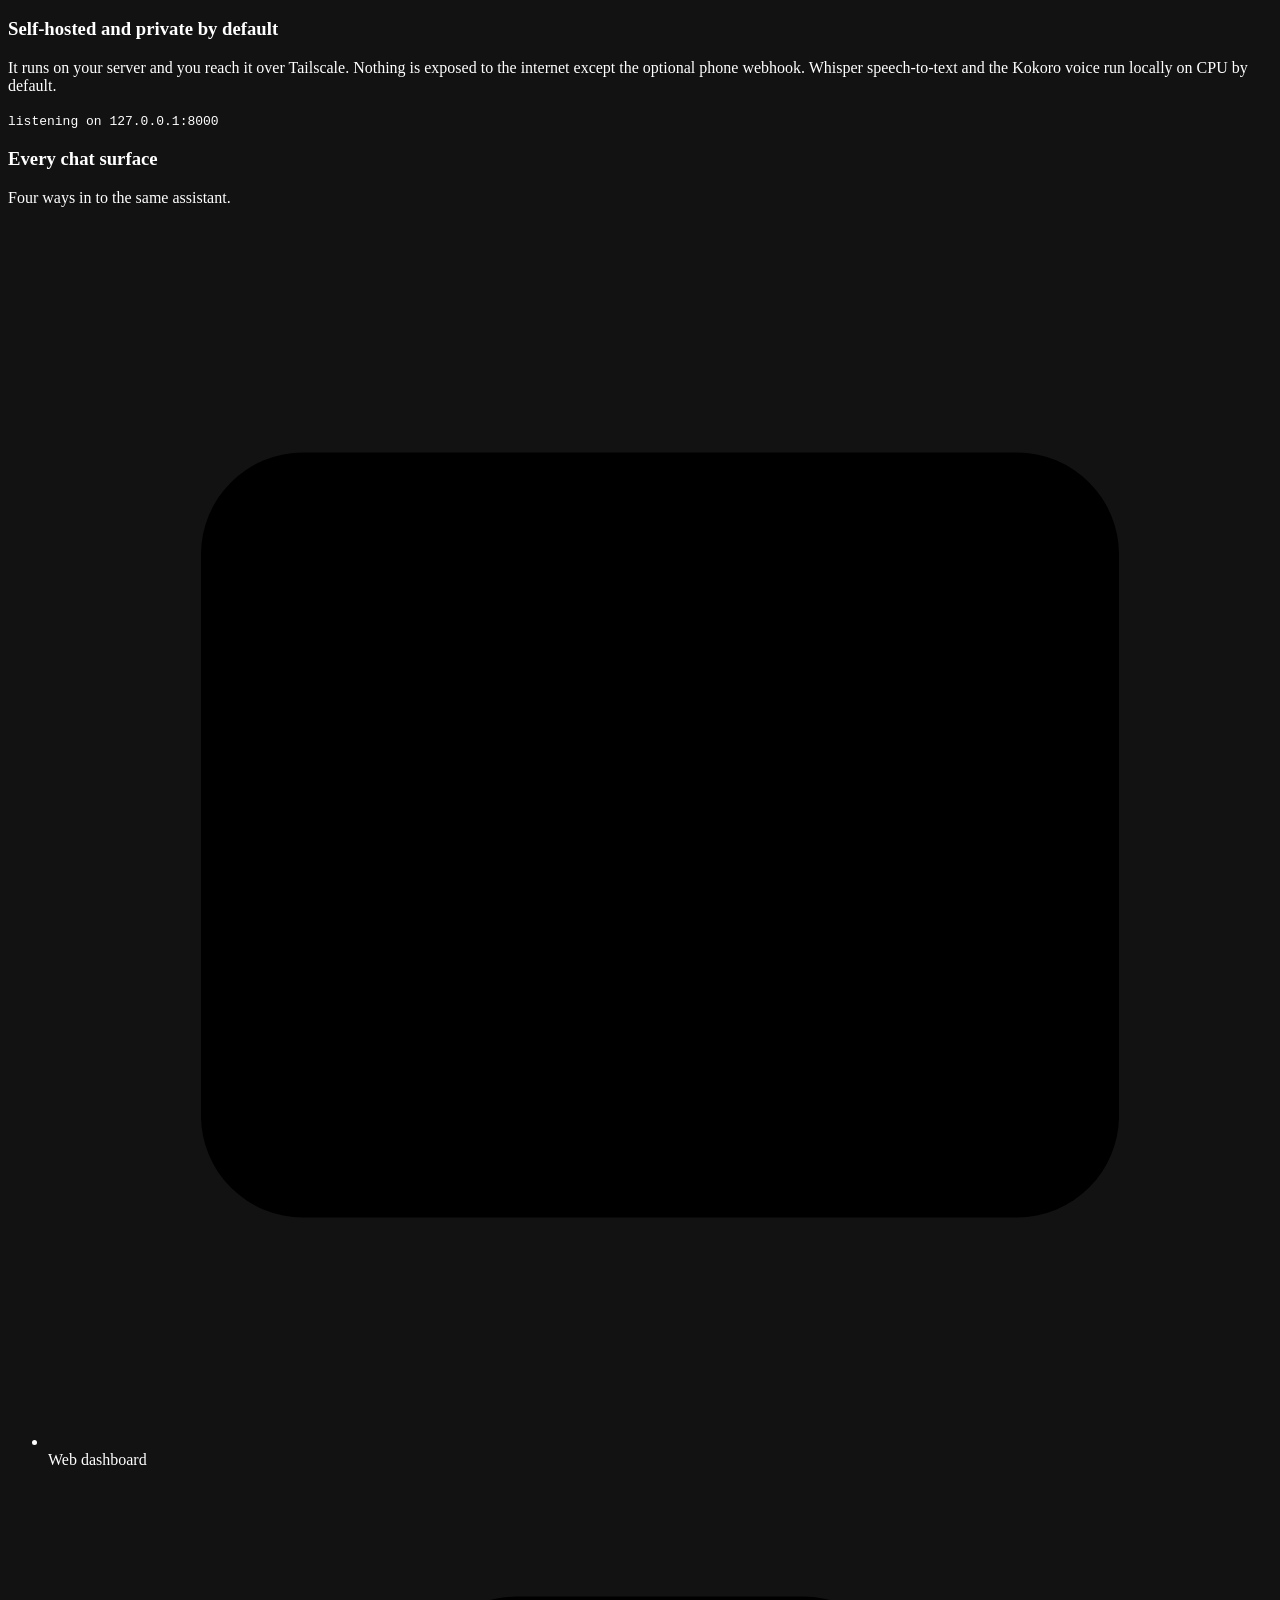
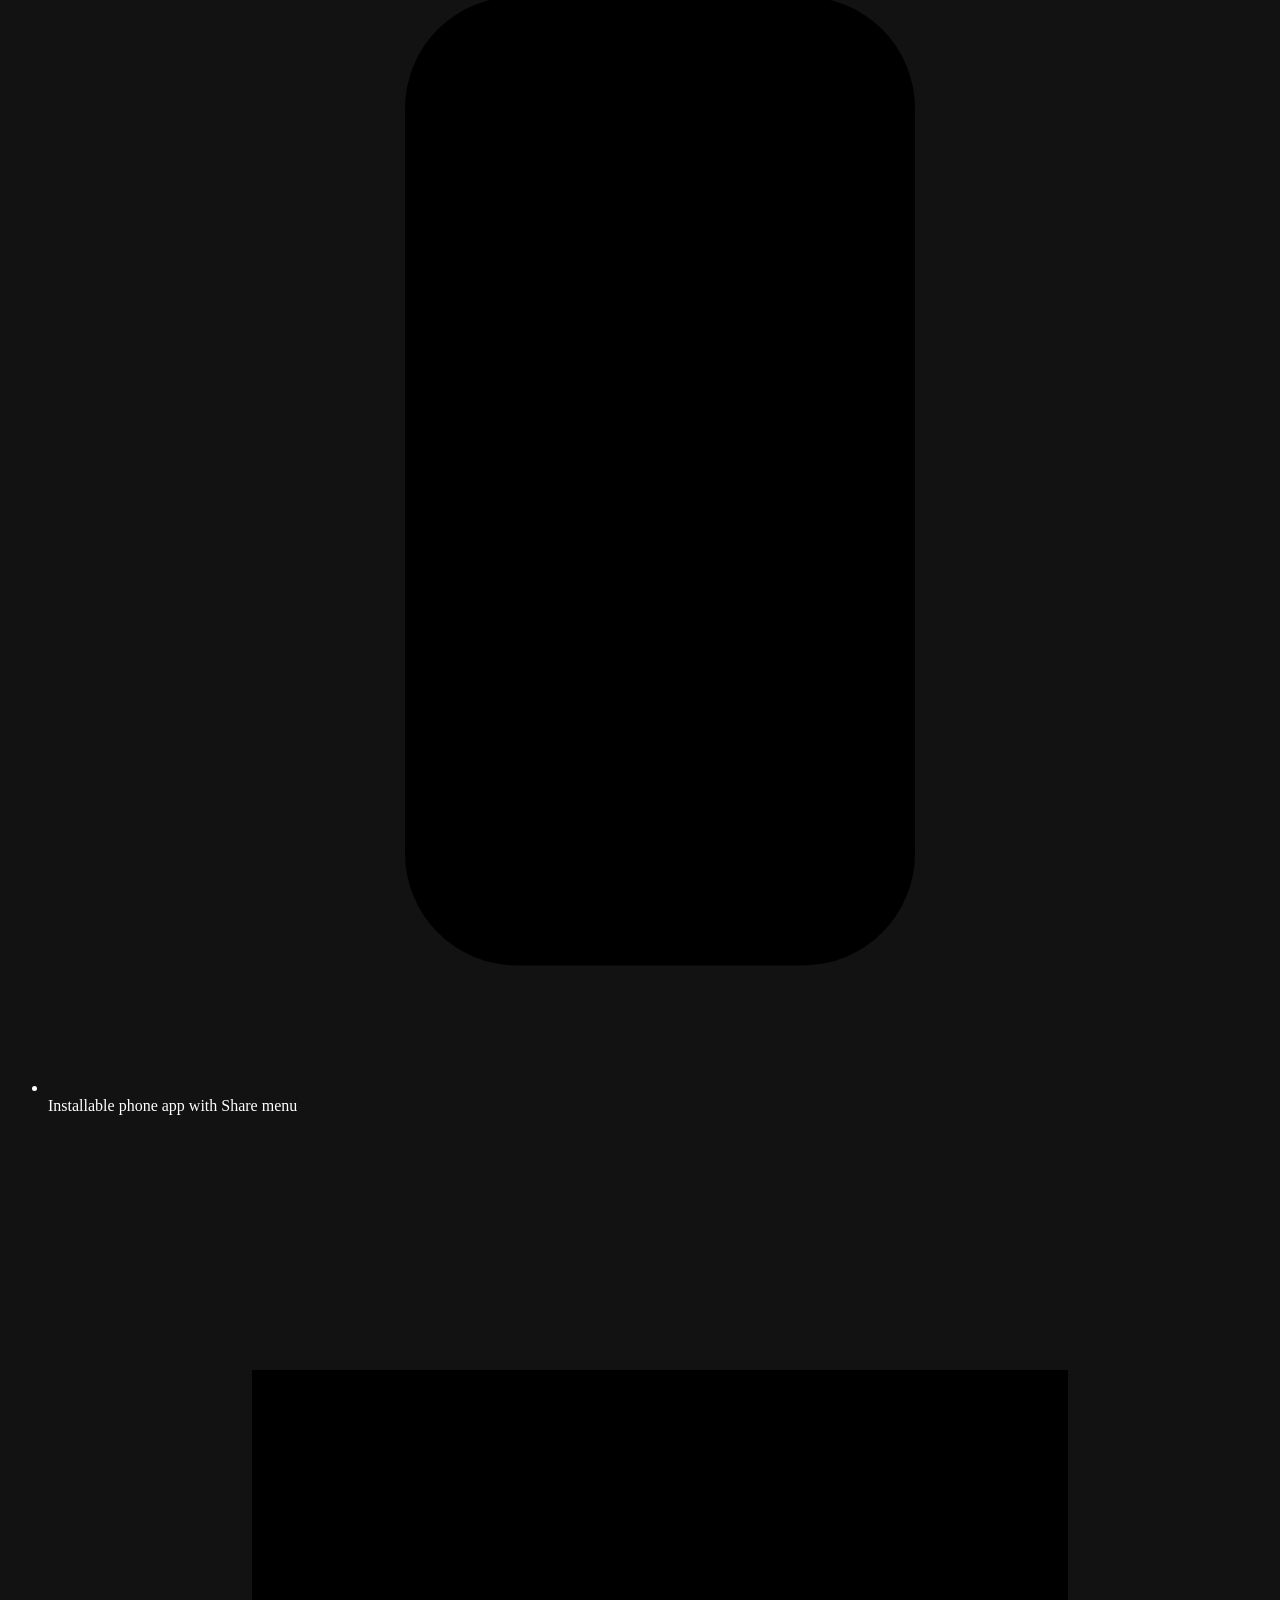
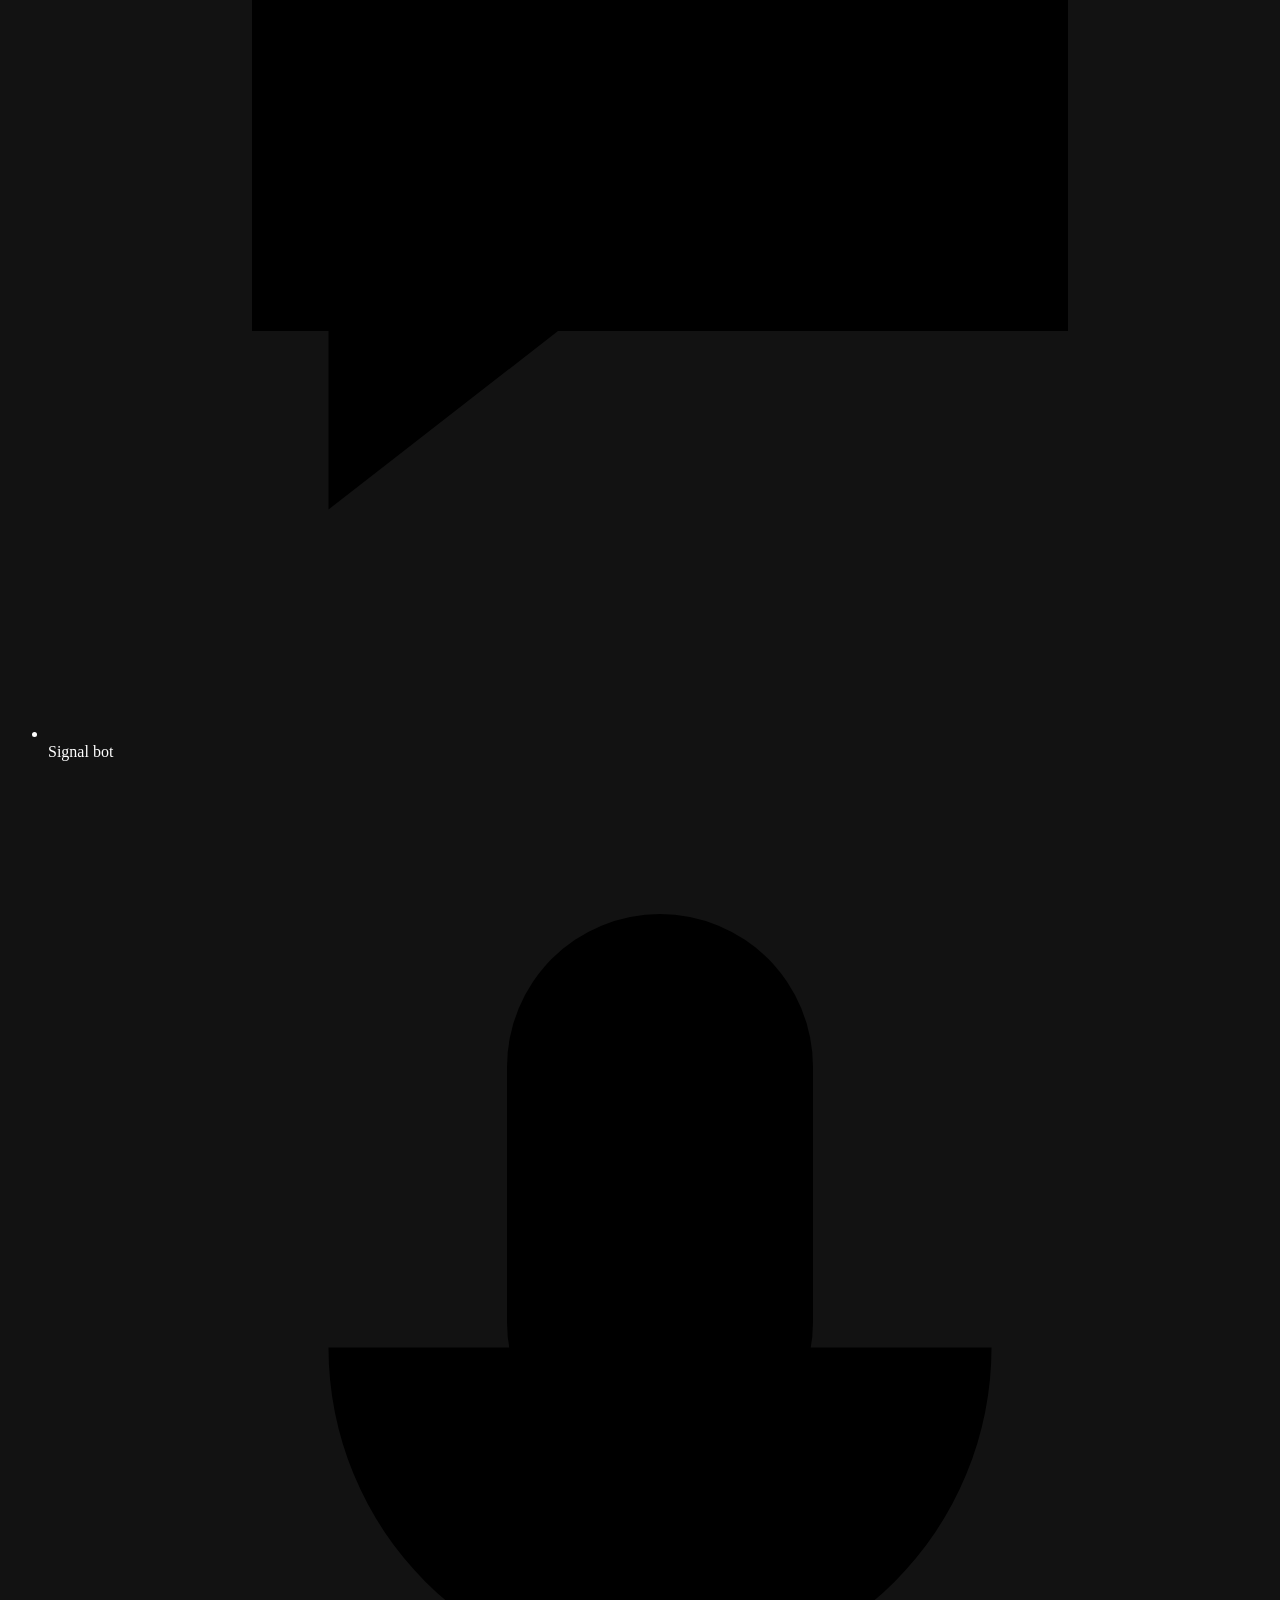
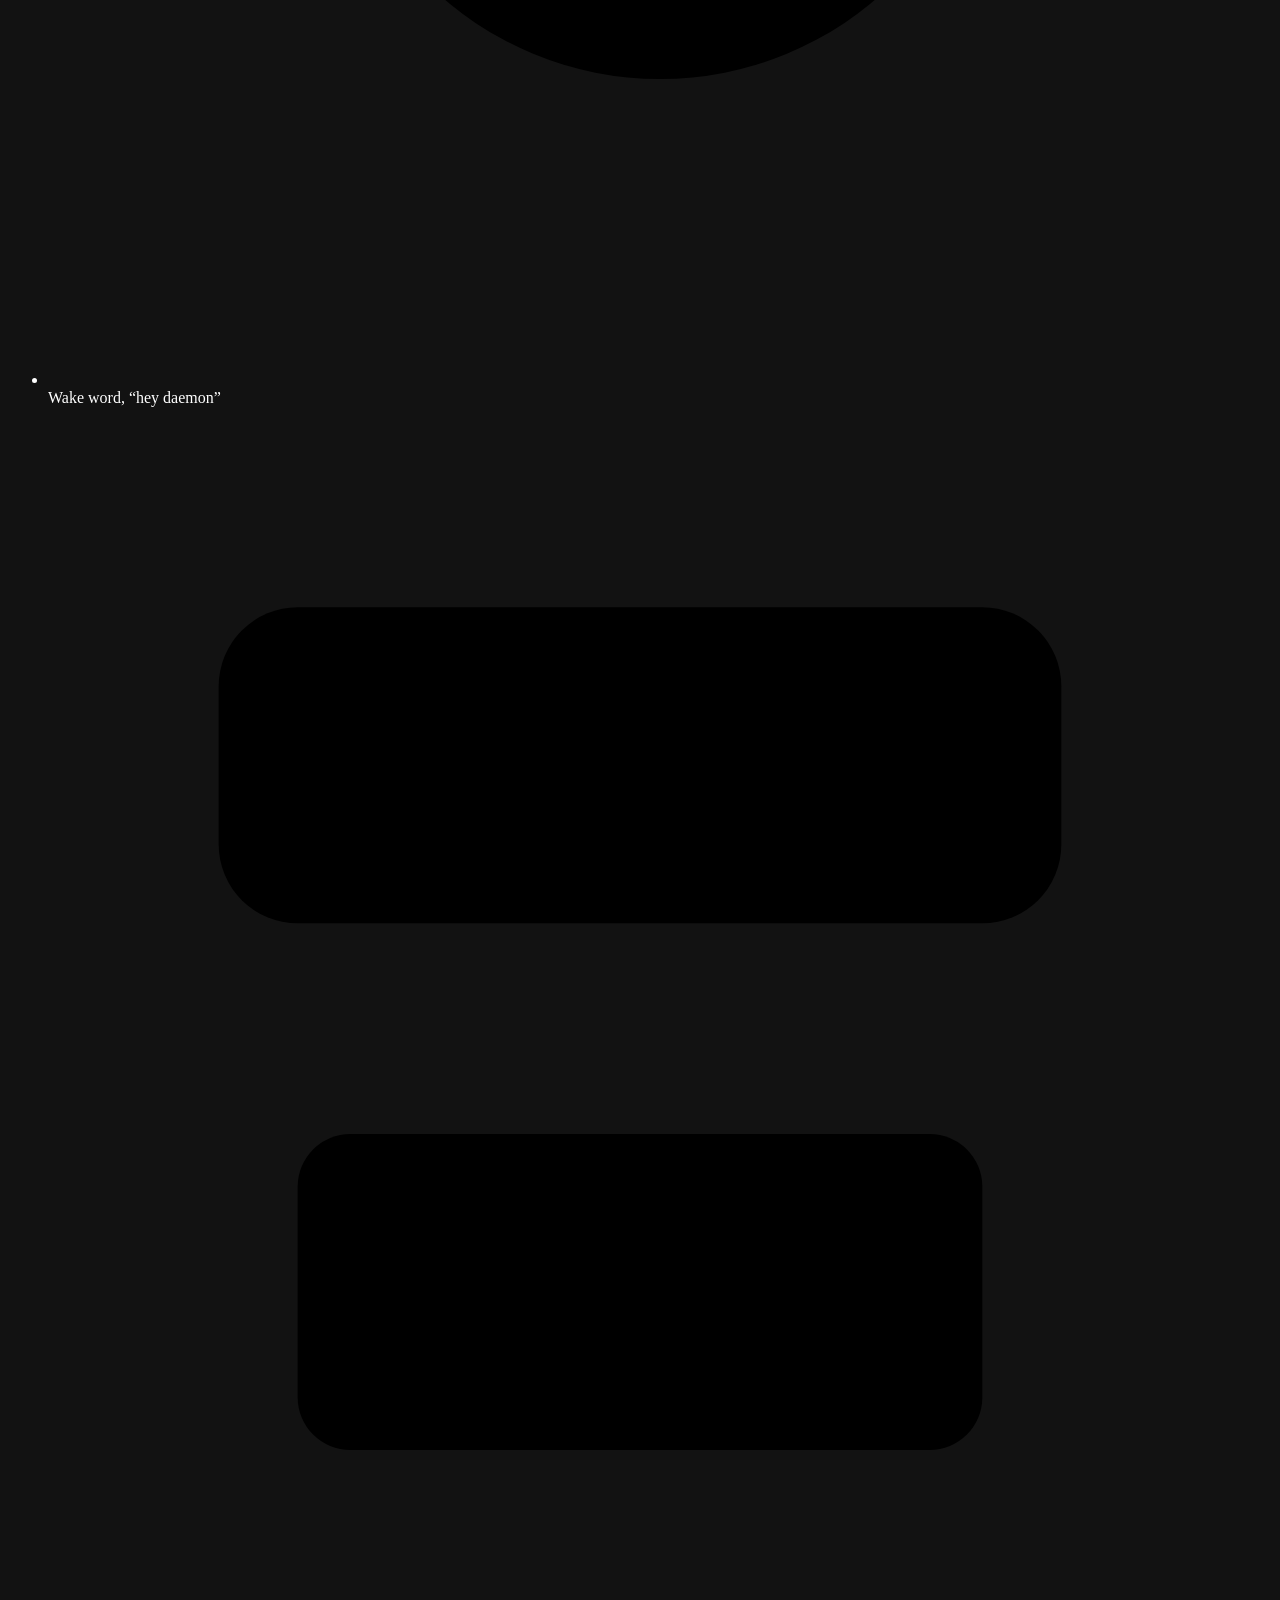
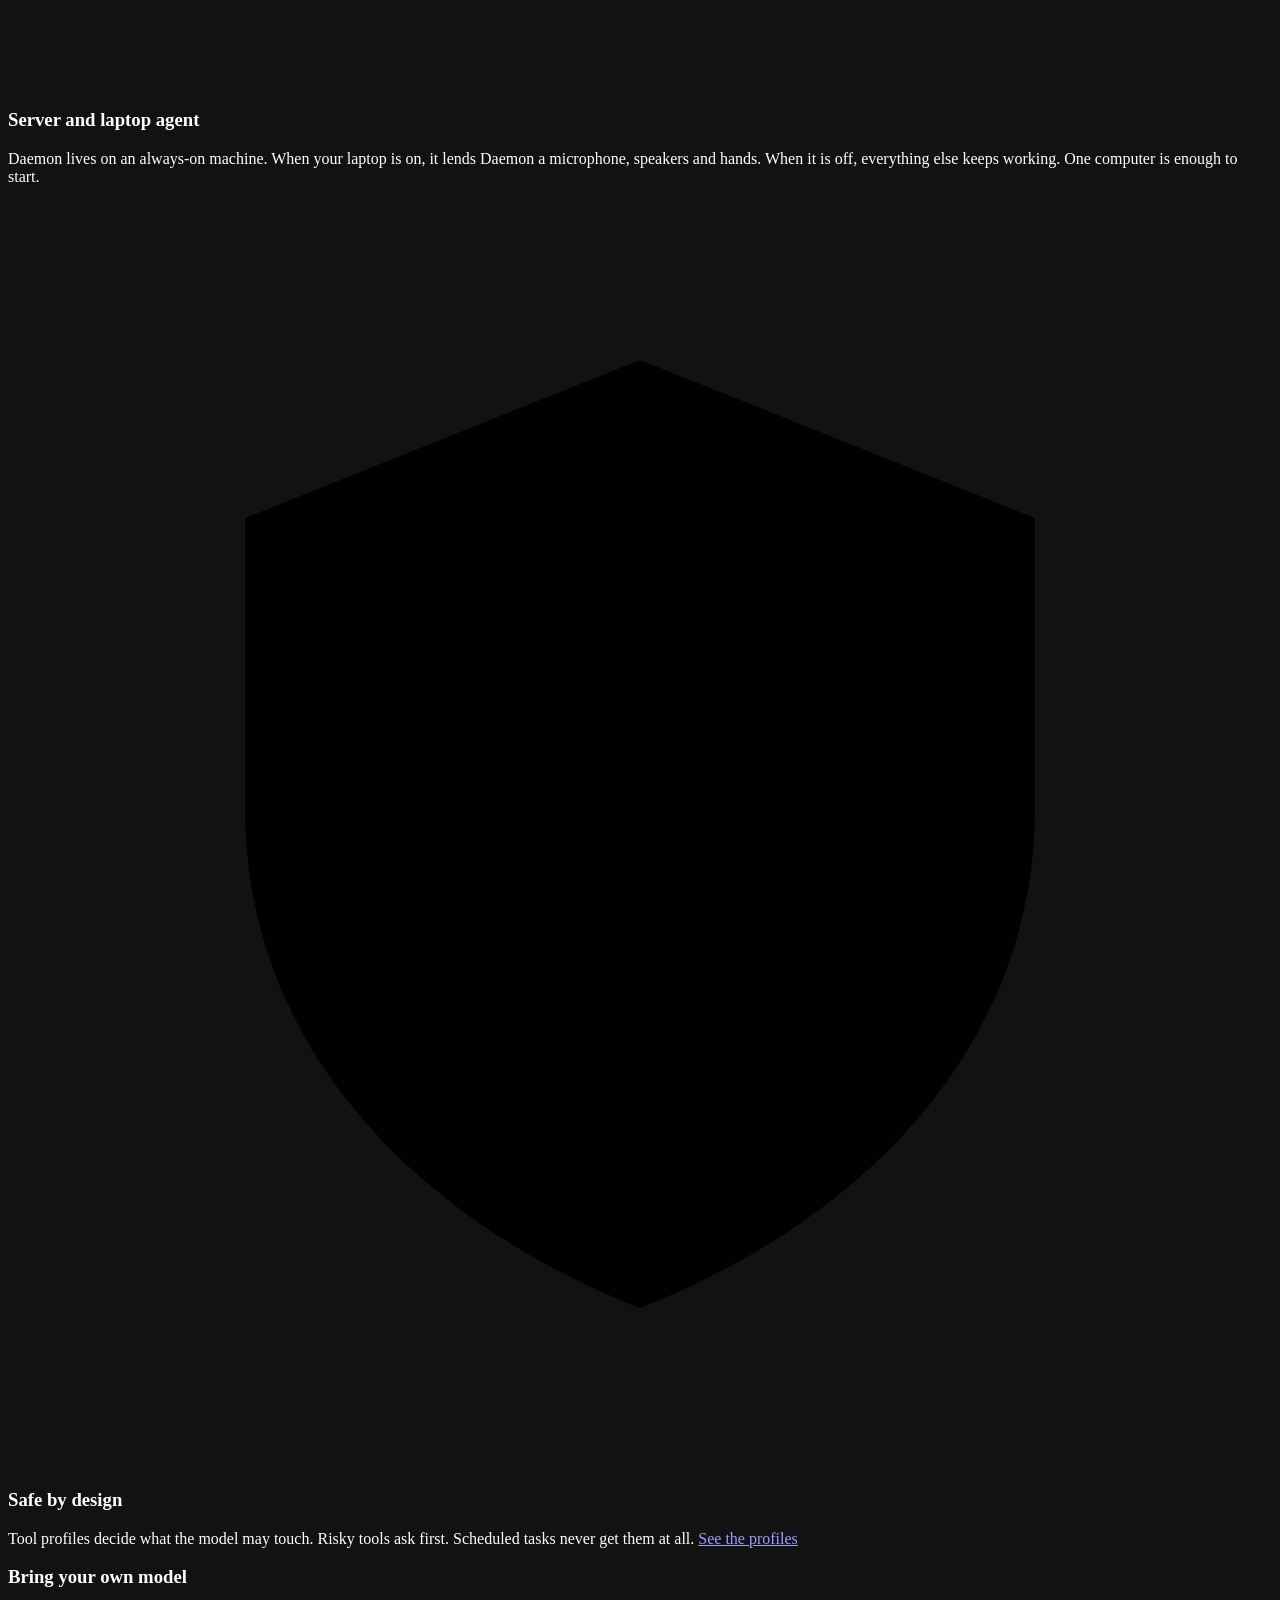
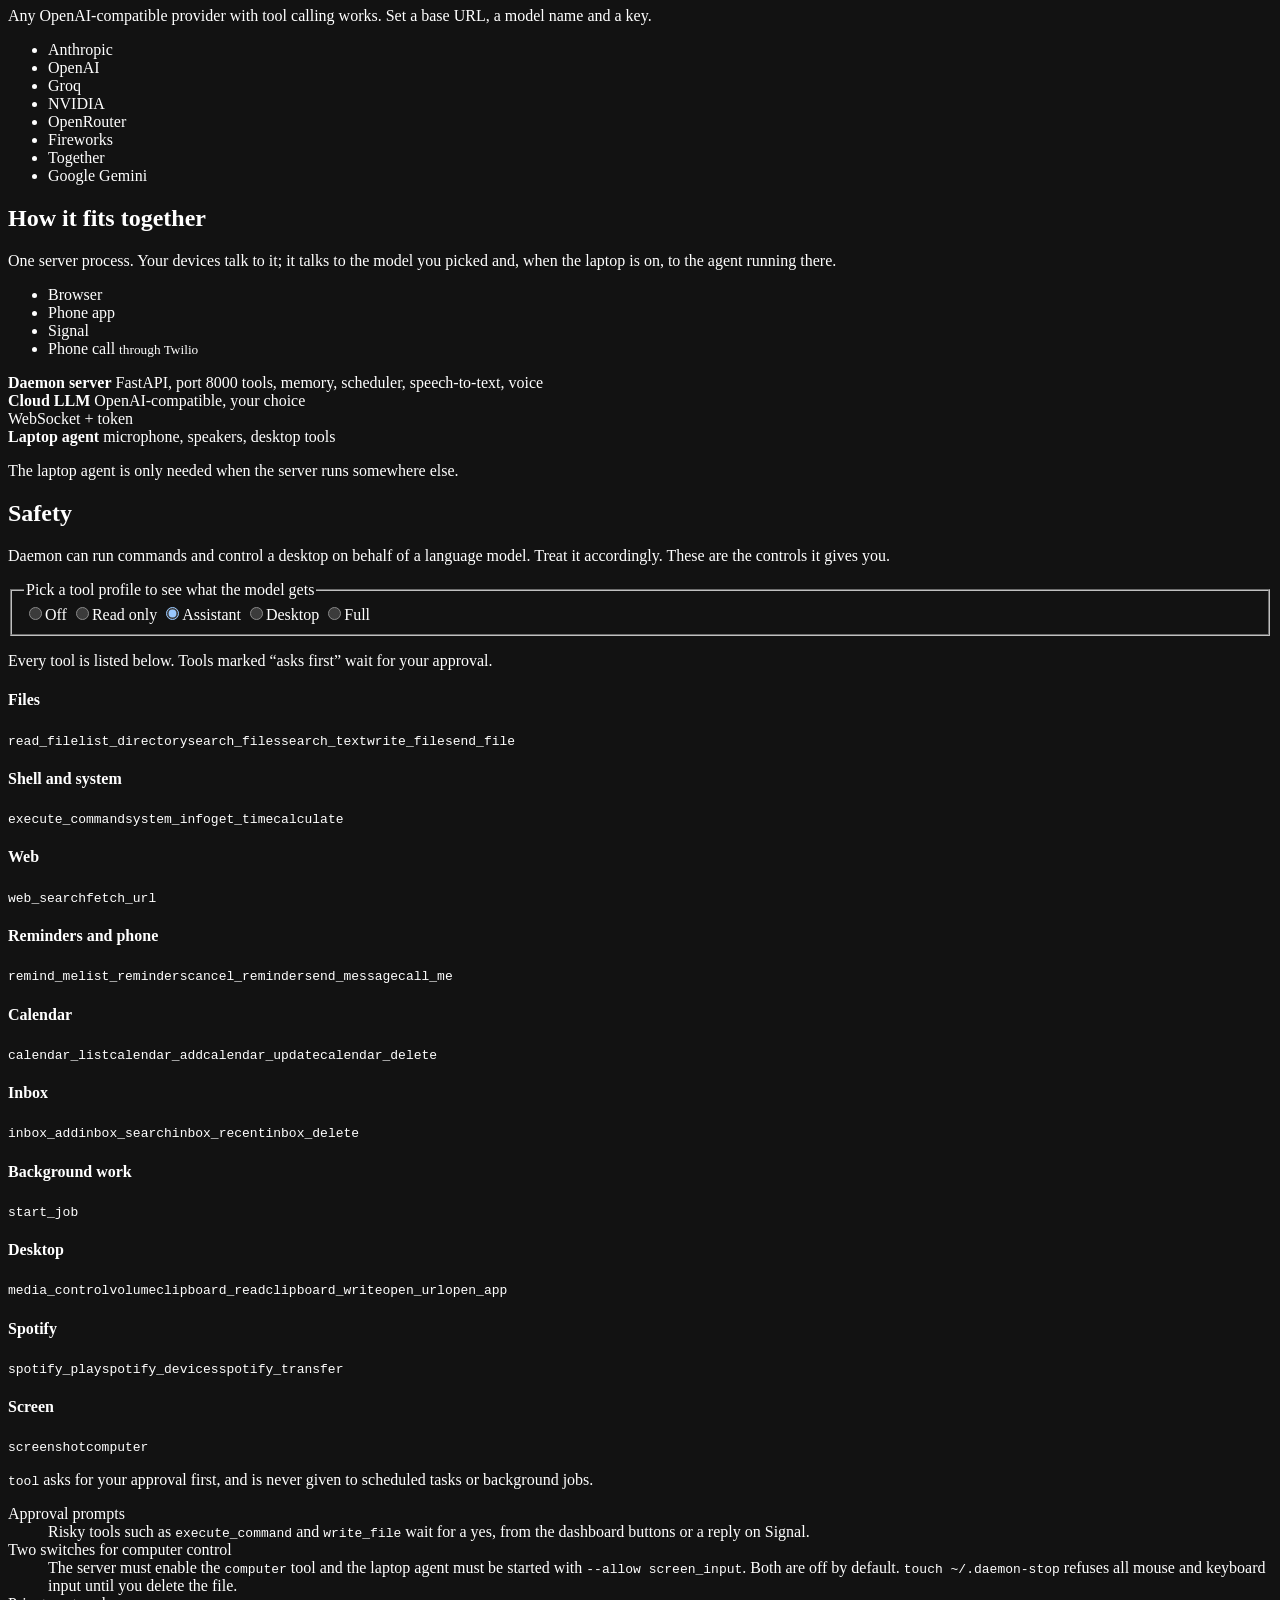
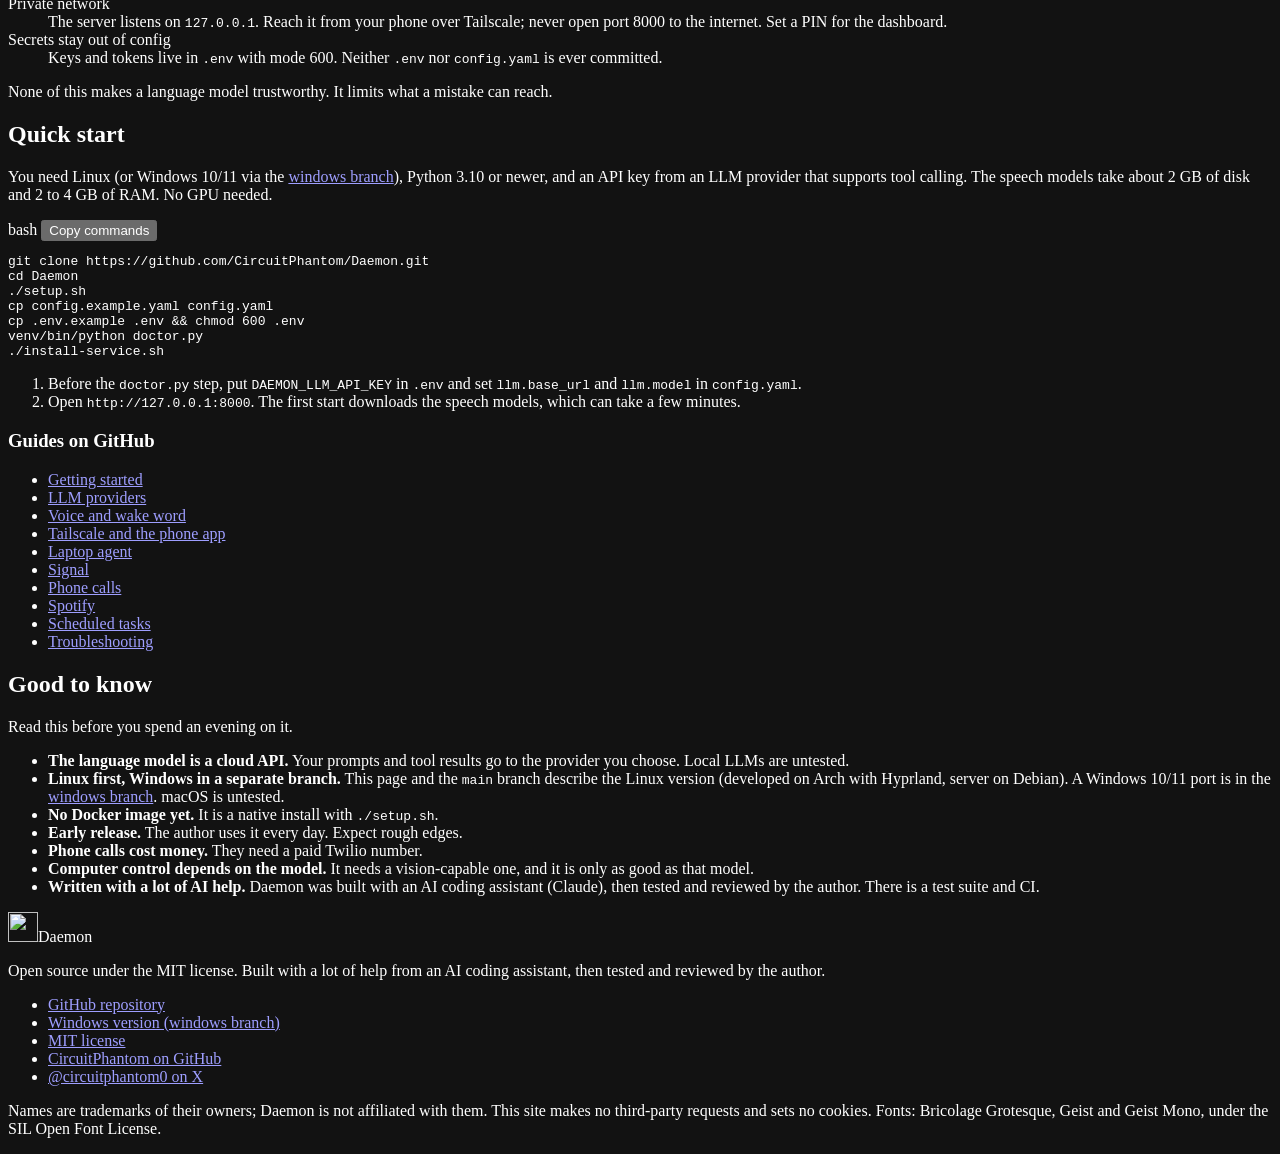
==== commit 769c95f8: "Docs: Windows branch notice, drop Linux-only wording" ====
--- a/site/index.html
+++ b/site/index.html
@@ -4,7 +4,7 @@
 <meta charset="utf-8">
 <meta name="viewport" content="width=device-width, initial-scale=1">
 <title>Daemon: a self-hosted assistant that talks, calls and does things</title>
-<meta name="description" content="Daemon is an open-source, self-hosted voice and chat assistant for Windows. Talk to it in your browser, on your phone, on Signal or on a phone call. It runs on your own server and uses tools on your computers.">
+<meta name="description" content="Daemon is an open-source, self-hosted voice and chat assistant for Linux and Windows. Talk to it in your browser, on your phone, on Signal or on a phone call. It runs on your own server and uses tools on your computers.">
 <meta name="color-scheme" content="dark">
 <meta name="theme-color" content="#000000">
 <link rel="canonical" href="https://circuitphantom.github.io/Daemon/">
@@ -68,7 +68,7 @@
     <ul class="badges" aria-label="Project facts">
       <li>MIT license</li>
       <li><a href="https://github.com/CircuitPhantom/Daemon/actions/workflows/tests.yml">Tests run on GitHub Actions</a></li>
-      <li>Windows 10/11</li>
+      <li>Linux (<a href="https://github.com/CircuitPhantom/Daemon/tree/windows">Windows branch</a>)</li>
     </ul>
 
     <div class="say" id="say">
@@ -292,21 +292,21 @@
   <div class="wrap qs">
     <div class="head reveal">
       <h2>Quick start</h2>
-      <p>You need Windows 10 or 11, Python 3.10 or newer, and an API key from an LLM provider that supports tool calling. The speech models take about 2 GB of disk and 2 to 4 GB of RAM. No GPU needed.</p>
+      <p>You need Linux (or Windows 10/11 via the <a href="https://github.com/CircuitPhantom/Daemon/tree/windows">windows branch</a>), Python 3.10 or newer, and an API key from an LLM provider that supports tool calling. The speech models take about 2 GB of disk and 2 to 4 GB of RAM. No GPU needed.</p>
     </div>
 
     <div class="term reveal">
       <div class="term-bar">
-        <span aria-hidden="true">PowerShell</span>
+        <span aria-hidden="true">bash</span>
         <button class="copy" id="copy" type="button">Copy commands</button>
       </div>
 <pre id="cmds"><code><span class="ln" style="--i:0">git clone https://github.com/CircuitPhantom/Daemon.git</span>
 <span class="ln" style="--i:1">cd Daemon</span>
-<span class="ln" style="--i:2">.\setup.ps1</span>
-<span class="ln" style="--i:3">Copy-Item config.example.yaml config.yaml</span>
-<span class="ln" style="--i:4">Copy-Item .env.example .env</span>
-<span class="ln" style="--i:5">.\venv\Scripts\python.exe doctor.py</span>
-<span class="ln" style="--i:6">.\install-service.ps1</span></code></pre>
+<span class="ln" style="--i:2">./setup.sh</span>
+<span class="ln" style="--i:3">cp config.example.yaml config.yaml</span>
+<span class="ln" style="--i:4">cp .env.example .env &amp;&amp; chmod 600 .env</span>
+<span class="ln" style="--i:5">venv/bin/python doctor.py</span>
+<span class="ln" style="--i:6">./install-service.sh</span></code></pre>
     </div>
 
     <ol class="after reveal">
@@ -341,8 +341,8 @@
     </div>
     <ul class="limits">
       <li class="reveal"><strong>The language model is a cloud API.</strong> <span>Your prompts and tool results go to the provider you choose. Local LLMs are untested.</span></li>
-      <li class="reveal"><strong>Windows only.</strong> <span>Tested on one Windows 11 PC. Windows 10 and other setups are untested.</span></li>
-      <li class="reveal"><strong>No Docker image yet.</strong> <span>It is a native install with <code>.\setup.ps1</code>.</span></li>
+      <li class="reveal"><strong>Linux first, Windows in a separate branch.</strong> <span>This page and the <code>main</code> branch describe the Linux version (developed on Arch with Hyprland, server on Debian). A Windows 10/11 port is in the <a href="https://github.com/CircuitPhantom/Daemon/tree/windows">windows branch</a>. macOS is untested.</span></li>
+      <li class="reveal"><strong>No Docker image yet.</strong> <span>It is a native install with <code>./setup.sh</code>.</span></li>
       <li class="reveal"><strong>Early release.</strong> <span>The author uses it every day. Expect rough edges.</span></li>
       <li class="reveal"><strong>Phone calls cost money.</strong> <span>They need a paid Twilio number.</span></li>
       <li class="reveal"><strong>Computer control depends on the model.</strong> <span>It needs a vision-capable one, and it is only as good as that model.</span></li>
@@ -361,6 +361,7 @@
     </div>
     <ul>
       <li><a href="https://github.com/CircuitPhantom/Daemon">GitHub repository</a></li>
+      <li><a href="https://github.com/CircuitPhantom/Daemon/tree/windows">Windows version (windows branch)</a></li>
       <li><a href="https://github.com/CircuitPhantom/Daemon/blob/main/LICENSE">MIT license</a></li>
       <li><a href="https://github.com/CircuitPhantom">CircuitPhantom on GitHub</a></li>
       <li><a href="https://x.com/circuitphantom0">@circuitphantom0 on X</a></li>
@@ -371,4 +372,4 @@
 
 <script src="assets/main.js" defer></script>
 </body>
-</html>
+</html>
